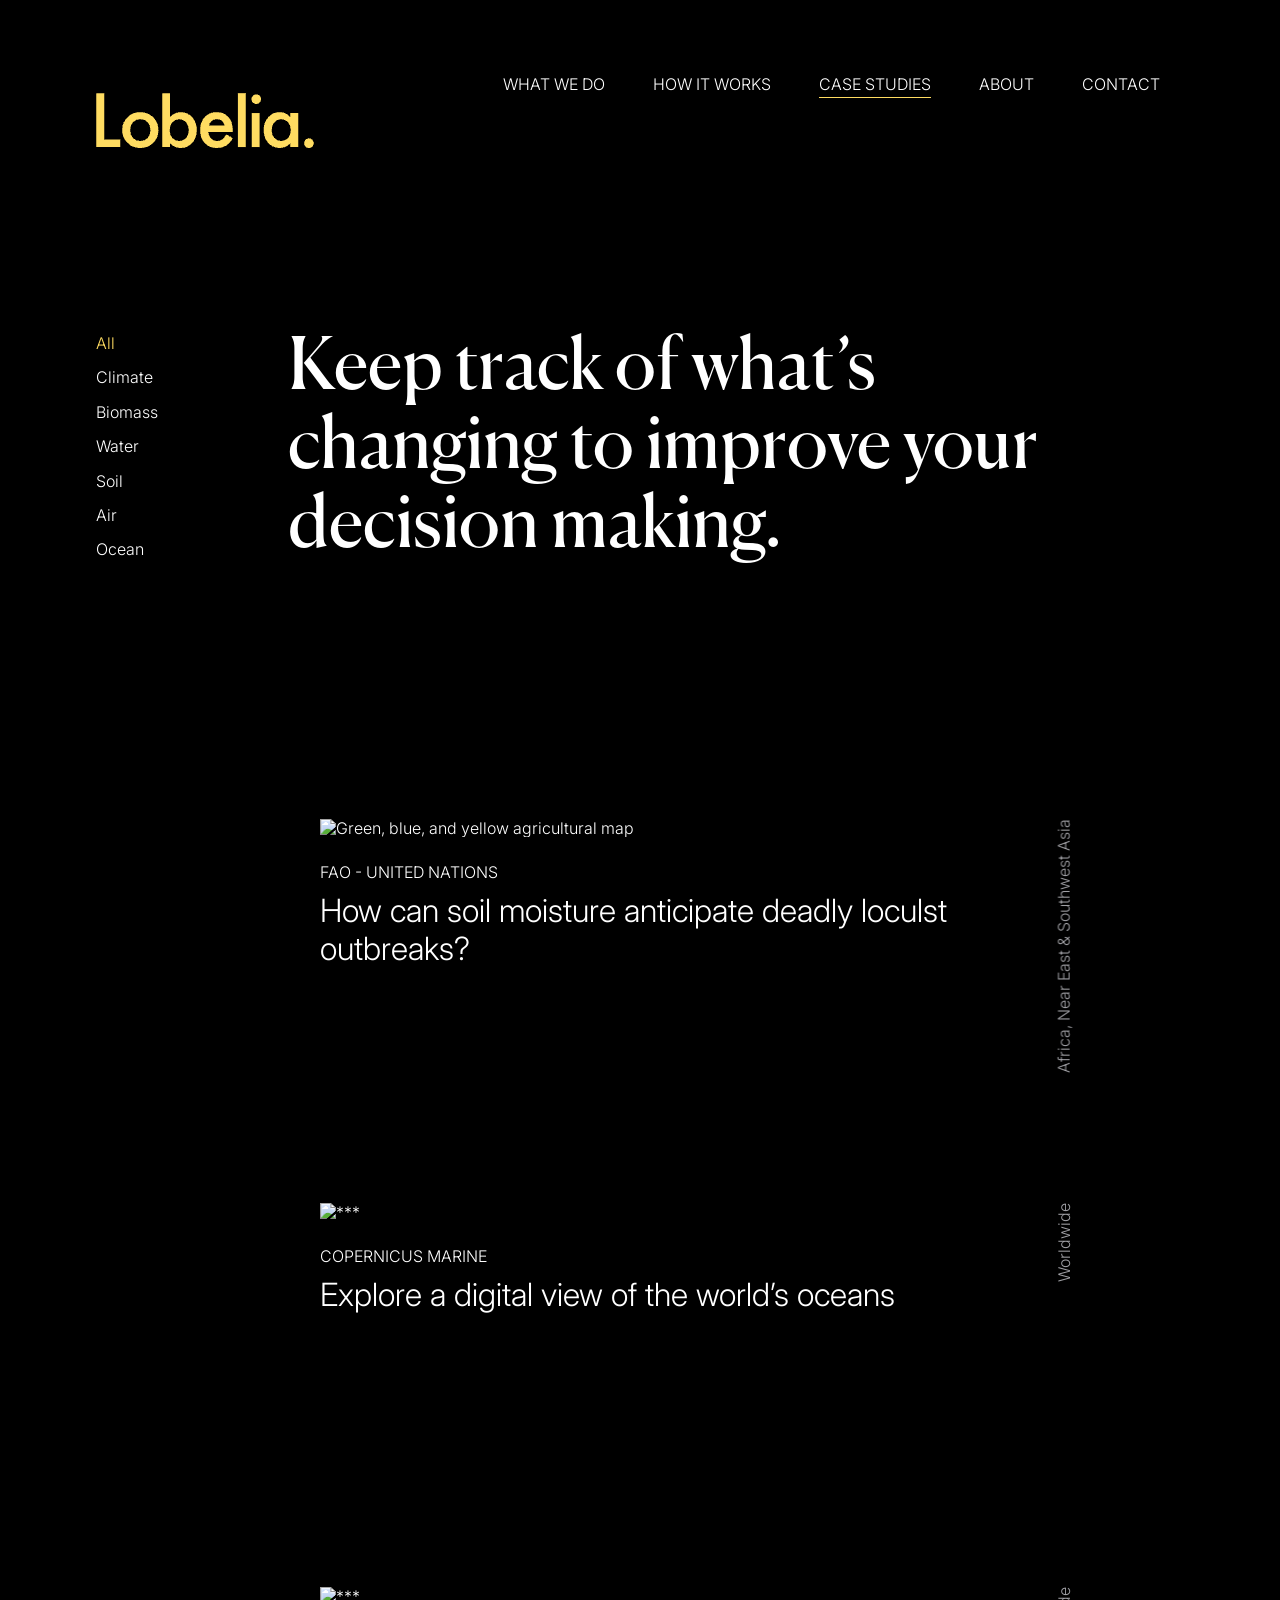
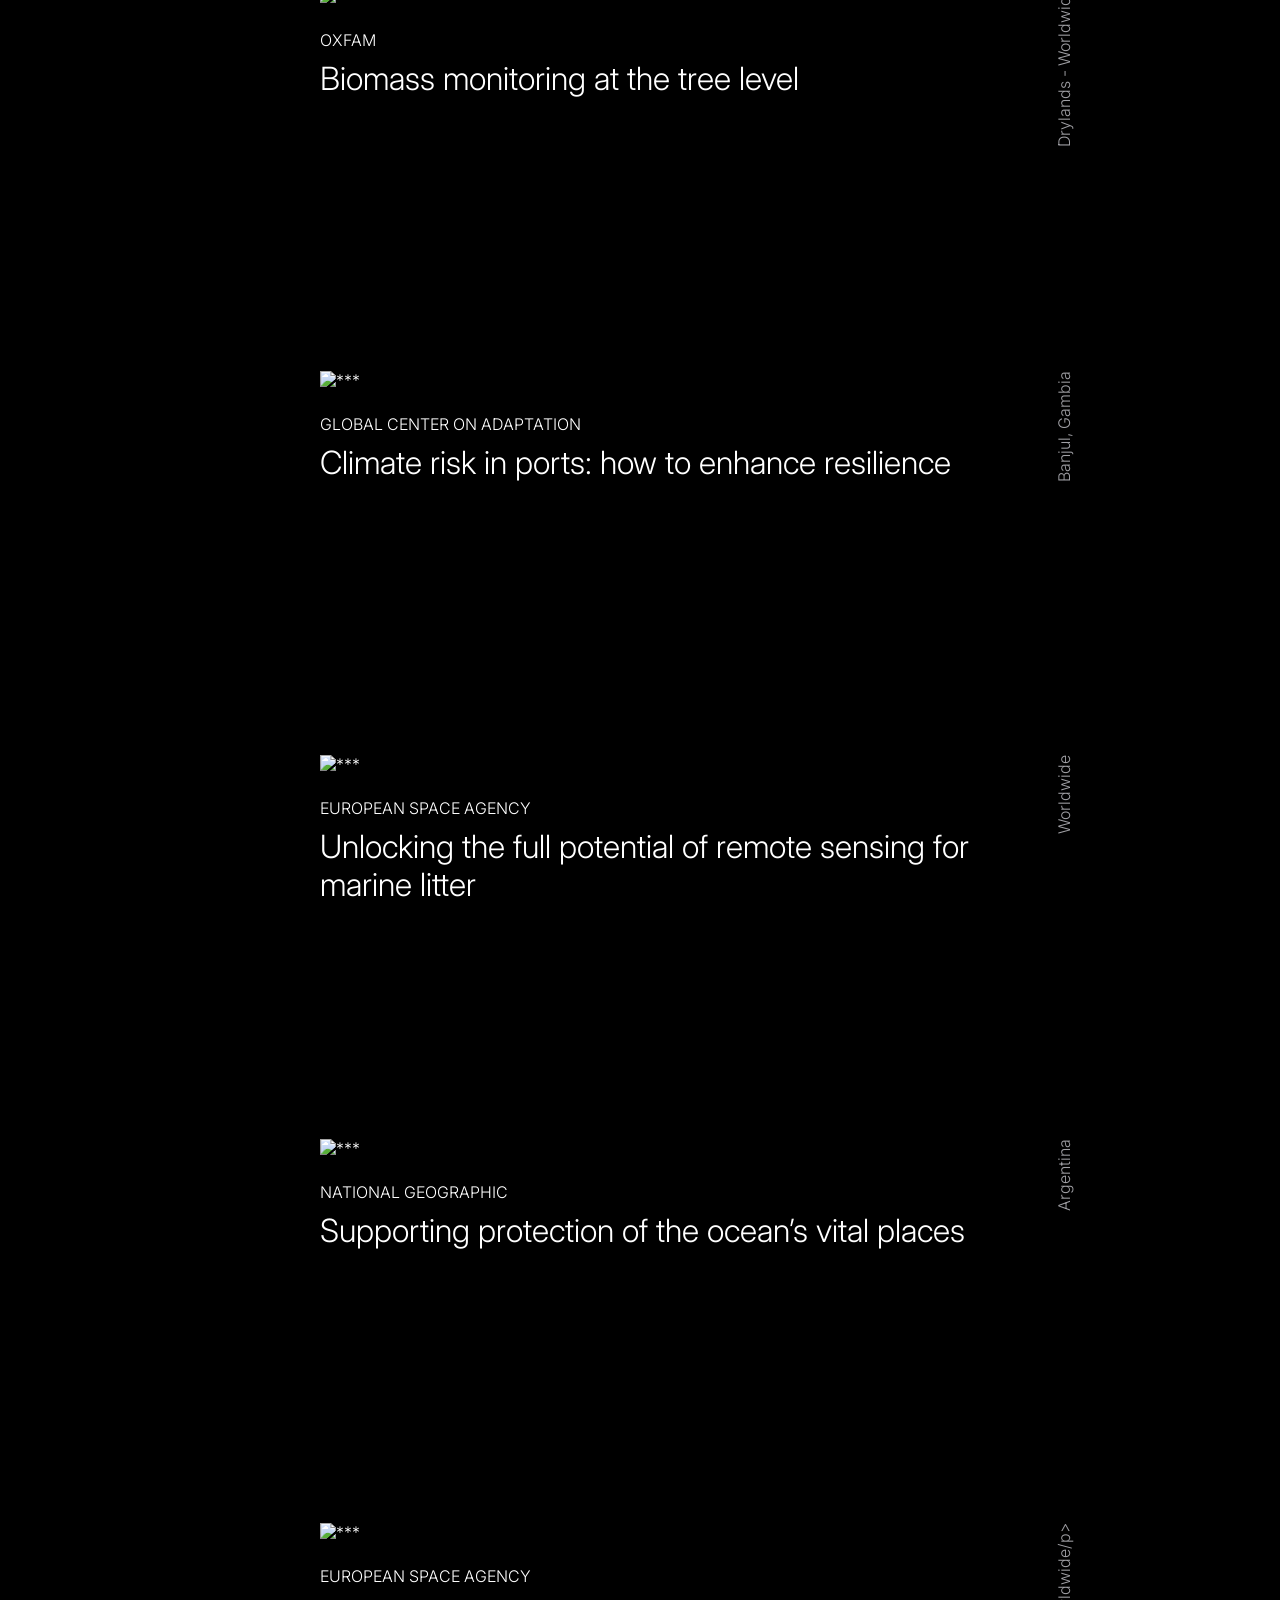
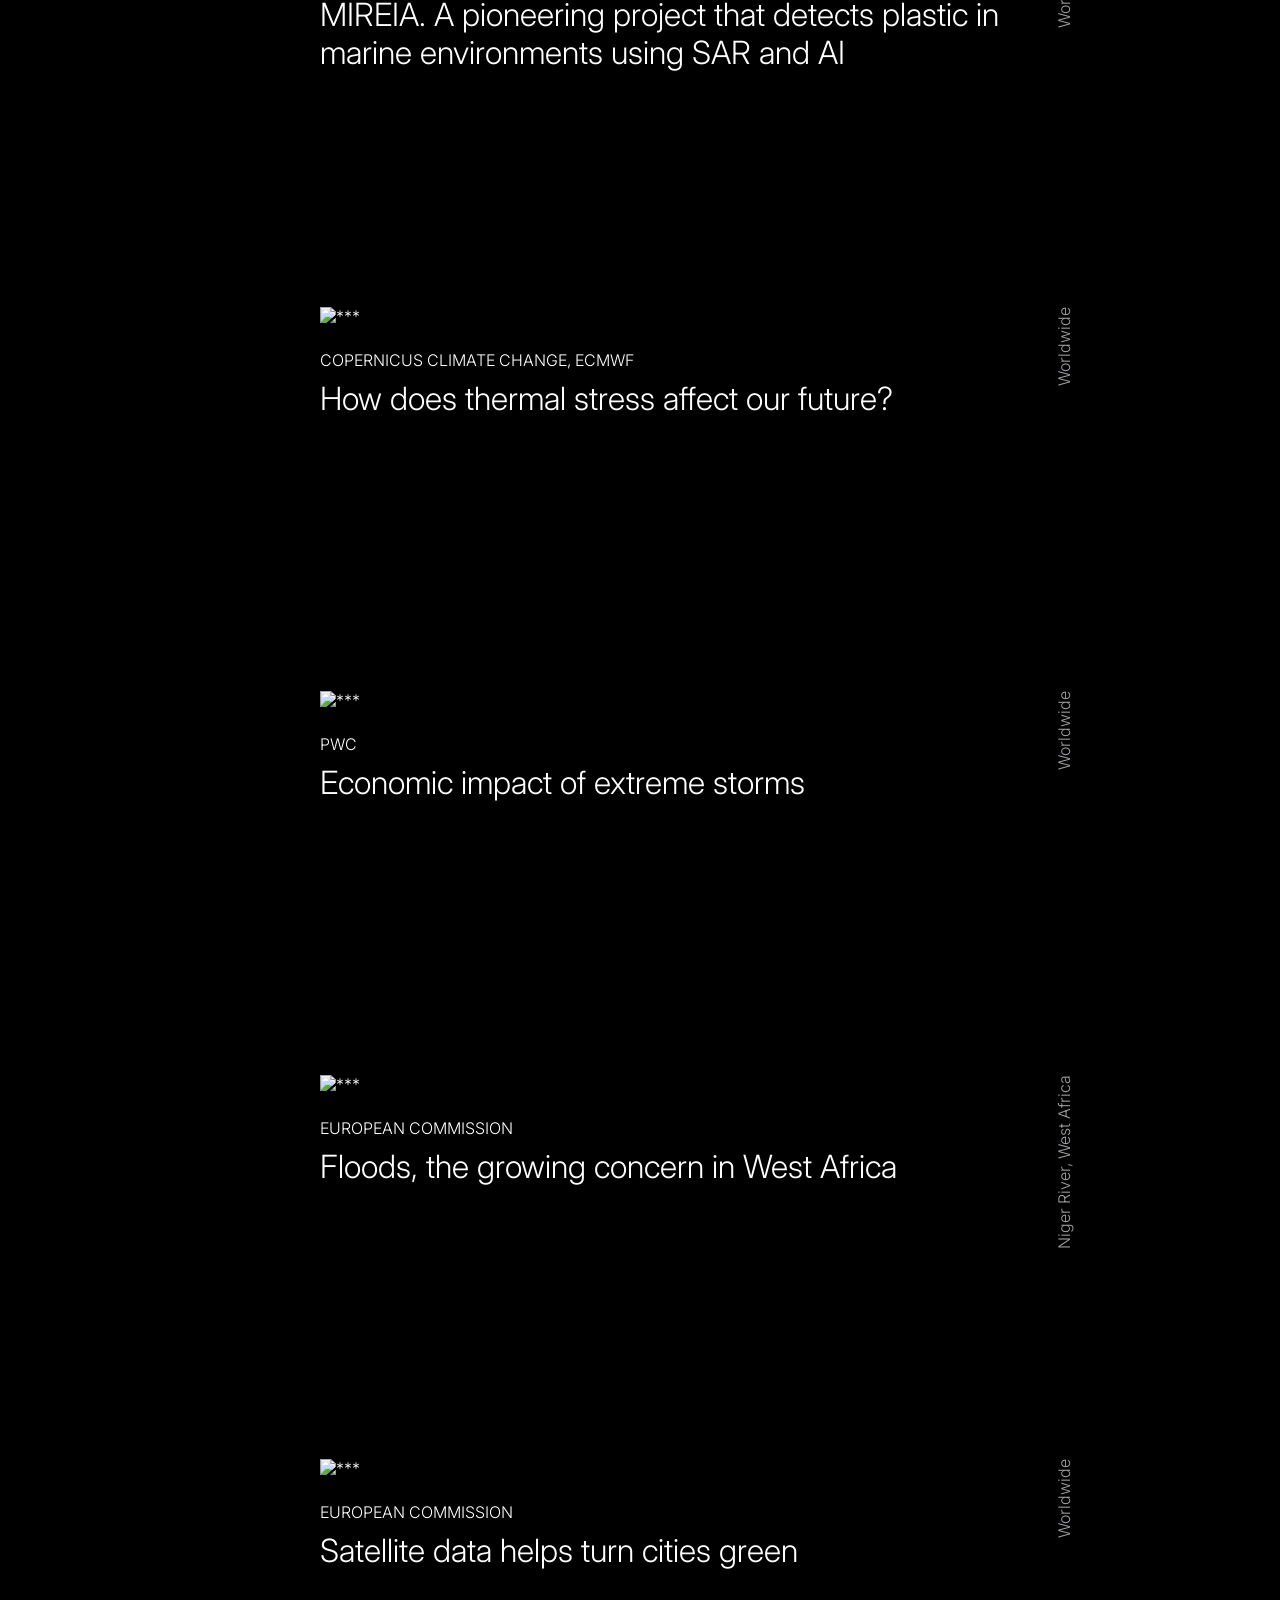
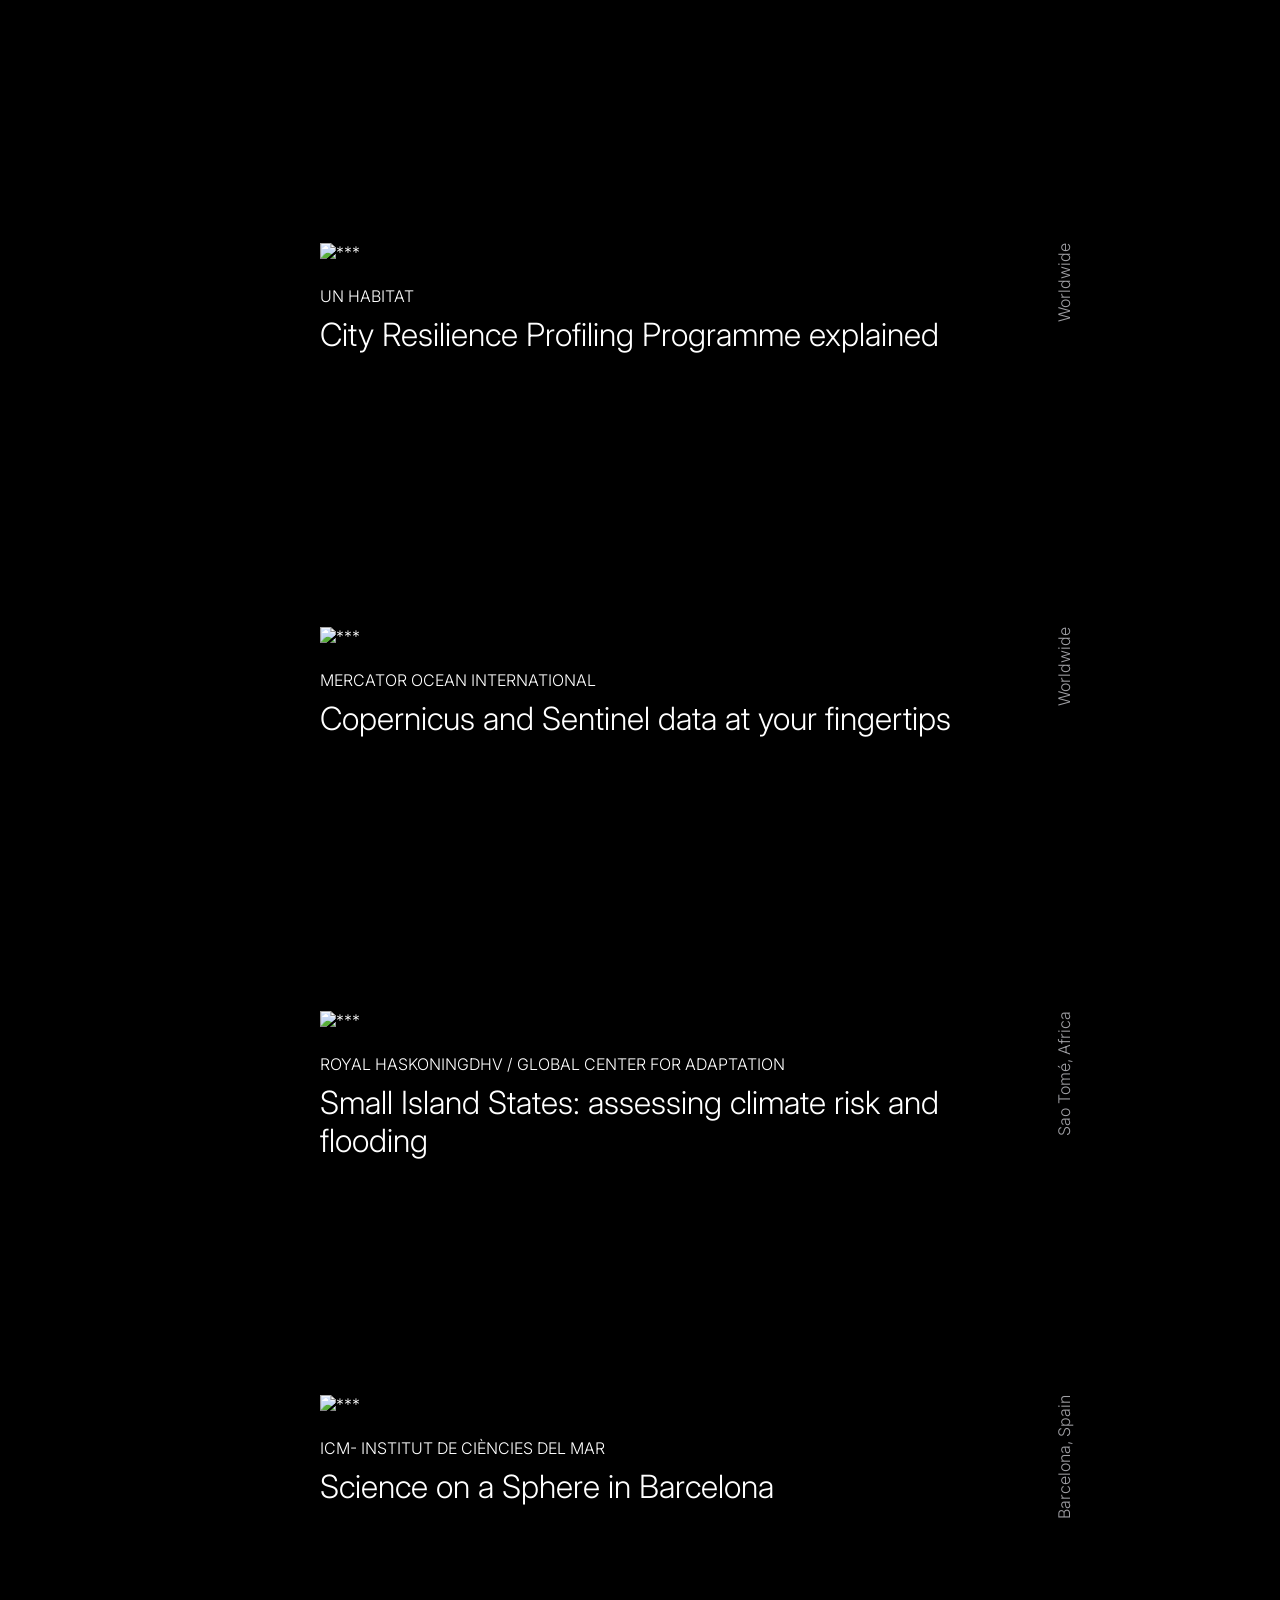
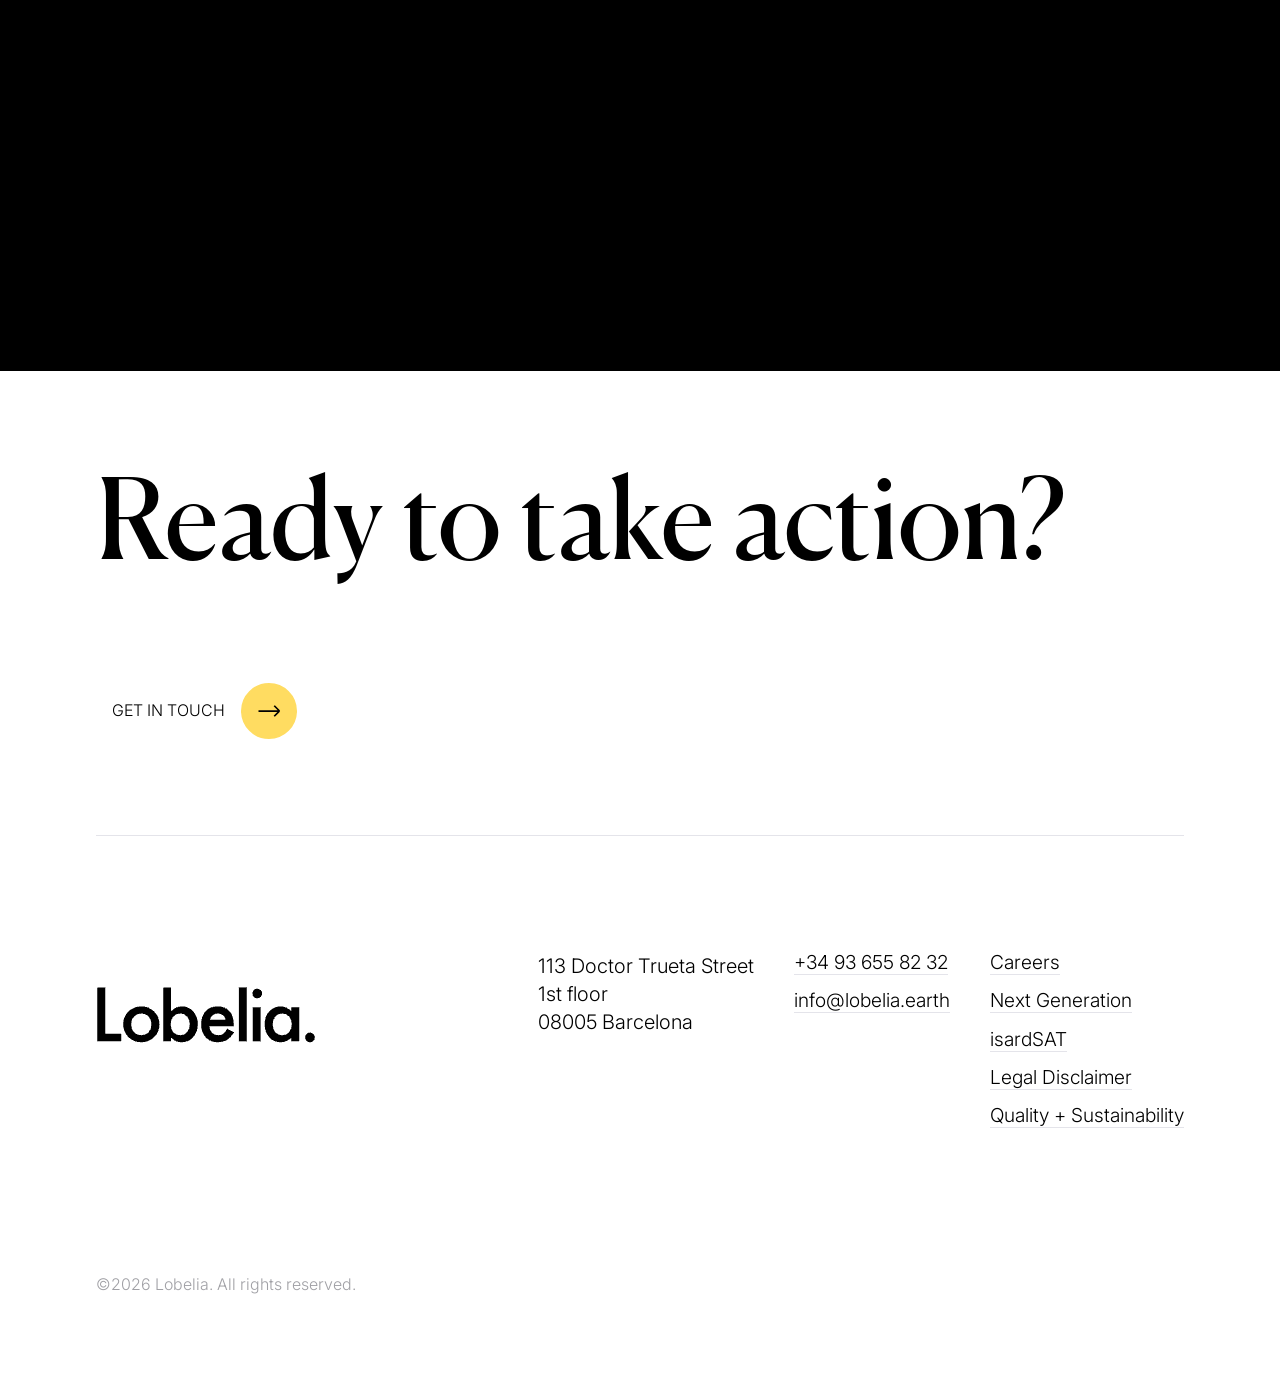
==== index.html @ c205160c "added hover effects to links in main navbar, button, and footer" ====
<!DOCTYPE html>
<html lang="en">
<head>
    <meta charset="UTF-8">
    <meta name="viewport" content="width=device-width, initial-scale=1.0">
    <title>Lobelia | Case Studies</title>
    <link rel="preconnect" href="https://fonts.googleapis.com">
    <link rel="preconnect" href="https://fonts.gstatic.com" crossorigin>
    <link href="https://fonts.googleapis.com/css2?family=Inter:opsz,wght@14..32,300&display=swap" rel="stylesheet">
    <link rel="stylesheet" href="../css/normalize.css">
    <link rel="stylesheet" href="css/main.css">
</head>

<body>
    <!-- HEADER -->
    <header class="header background--black">
        <a href="#!">
            <img 
                class="header__logo" 
                alt="Lobelia logo - black background yellow text"
                srcset="images/header__logo.png 2x" 
                src="images/header__logo.png">
        </a>
        
        <nav class="header__navbar">
            <ul class="header__navbar-list">
                <li class="header__navbar-item"><a href="#!">What We Do</a></li>
                <li class="header__navbar-item"><a href="#!">How It Works</a></li>
                <li class="header__navbar-item header__navbar-item--selected"><a href="#!">Case Studies</a></li>
                <li class="header__navbar-item"><a href="#!">About</a></li>
                <li class="header__navbar-item"><a href="#!">Contact</a></li>
            </ul>
        </nav>
    </header>

    <main>
        <div class="sidebar-cases-container">
            <!-- LEFT: SIDEBAR -->
            <div class="sidebar background--black sticky">
                <nav class="sidebar__navbar">
                    <ul class="sidebar__navbar-list">
                        <li class="sidebar__navbar-item sidebar__navbar-item--selected"><a href="#!">All</a></li>
                        <li class="sidebar__navbar-item"><a href="#!">Climate</a></li>
                        <li class="sidebar__navbar-item"><a href="#!">Biomass</a></li>
                        <li class="sidebar__navbar-item"><a href="#!">Water</a></li>
                        <li class="sidebar__navbar-item"><a href="#!">Soil</a></li>
                        <li class="sidebar__navbar-item"><a href="#!">Air</a></li>
                        <li class="sidebar__navbar-item"><a href="#!">Ocean</a></li>
                    </ul>
                </nav>
            </div>

            <!-- RIGHT: CASE STUDIES -->
            <section class="case-studies case-studies-grid background--black">
                <h2 class="case-studies__title span--2">Keep track of what’s changing to improve your decision making.</h2>

                <article class="case-card case-card-container">
                    <div class="case-card__image-container">
                        <img class="case-card__image"
                            alt="Green, blue, and yellow agricultural map"

                            src="https://www.lobelia.earth/_vercel/image?url=/files/case-study-fao.jpg&amp;w=1024&amp;q=70"
                        >
                    </div>

                    <p class="case-card__client p--small p--uppercase">FAO - United Nations</p>

                    <h3 class="case-card__topic p--large">How can soil moisture anticipate deadly loculst outbreaks?</h3>

                    <p class="case-card__location p--small p--vertical">Africa, Near East & Southwest Asia</p>
                </article>

                <article class="case-card case-card-container">
                    <div class="case-card__image-container">
                        <img class="case-card__image"
                            alt="***"

                            src="https://www.lobelia.earth/_vercel/image?url=/files/case-study-cmems.jpg&w=1024&q=70"
                        >
                    </div>

                    <p class="case-card__client p--small p--uppercase">Copernicus Marine</p>

                    <h3 class="case-card__topic p--large">Explore a digital view of the world’s oceans</h3>

                    <p class="case-card__location p--small p--vertical">Worldwide</p>
                </article>

                <article class="case-card case-card-container">
                    <div class="case-card__image-container">
                        <img class="case-card__image"
                            alt="***"

                            src="https://www.lobelia.earth/_vercel/image?url=/files/case-study-jesac-cover.jpg&w=1024&q=70"
                        >
                    </div>

                    <p class="case-card__client p--small p--uppercase">OXFAM</p>

                    <h3 class="case-card__topic p--large">Biomass monitoring at the tree level</h3>

                    <p class="case-card__location p--small p--vertical">Drylands - Worldwide</p>
                </article>

                <article class="case-card case-card-container">
                    <div class="case-card__image-container">
                        <img class="case-card__image"
                            alt="***"

                            src="https://www.lobelia.earth/_vercel/image?url=/files/case-study-banjul-cover.jpg&w=1024&q=70"
                        >
                    </div>

                    <p class="case-card__client p--small p--uppercase">Global Center on Adaptation</p>

                    <h3 class="case-card__topic p--large">Climate risk in ports: how to enhance resilience</h3>

                    <p class="case-card__location p--small p--vertical">Banjul, Gambia</p>
                </article>

                <article class="case-card case-card-container">
                    <div class="case-card__image-container">
                        <img class="case-card__image"
                            alt="***"

                            src="https://www.lobelia.earth/_vercel/image?url=/files/case-study-ocean-scan-cover.jpg&w=1024&q=70"
                        >
                    </div>

                    <p class="case-card__client p--small p--uppercase">European Space Agency</p>

                    <h3 class="case-card__topic p--large">Unlocking the full potential of remote sensing for marine litter</h3>

                    <p class="case-card__location p--small p--vertical">Worldwide</p>
                </article>

                <article class="case-card case-card-container">
                    <div class="case-card__image-container">
                        <img class="case-card__image"
                            alt="***"

                            src="https://www.lobelia.earth/_vercel/image?url=/files/pristineseas-cover.jpg&w=1024&q=70"
                        >
                    </div>

                    <p class="case-card__client p--small p--uppercase">National Geographic</p>

                    <h3 class="case-card__topic p--large">Supporting protection of the ocean’s vital places</h3>

                    <p class="case-card__location p--small p--vertical">Argentina</p>
                </article>

                <article class="case-card case-card-container">
                    <div class="case-card__image-container">
                        <img class="case-card__image"
                            alt="***"

                            src="https://www.lobelia.earth/_vercel/image?url=/files/case-study-mireia-plastic.jpg&w=1024&q=70"
                        >
                    </div>

                    <p class="case-card__client p--small p--uppercase">European Space Agency</p>

                    <h3 class="case-card__topic p--large">MIREIA. A pioneering project that detects plastic in marine environments using SAR and AI</h3>

                    <p class="case-card__location p--small p--vertical">Worldwide/p>
                </article>

                <article class="case-card case-card-container">
                    <div class="case-card__image-container">
                        <img class="case-card__image"
                            alt="***"

                            src="https://www.lobelia.earth/_vercel/image?url=/files/case-study-tstress-city.jpg&w=1024&q=70"
                        >
                    </div>

                    <p class="case-card__client p--small p--uppercase">Copernicus Climate Change, ECMWF</p>

                    <h3 class="case-card__topic p--large">How does thermal stress affect our future?</h3>

                    <p class="case-card__location p--small p--vertical">Worldwide</p>
                </article>        
                
                <article class="case-card case-card-container">
                    <div class="case-card__image-container">
                        <img class="case-card__image"
                            alt="***"

                            src="https://www.lobelia.earth/_vercel/image?url=/files/case-study-extreme-events-cover.jpg&w=1024&q=70"
                        >
                    </div>

                    <p class="case-card__client p--small p--uppercase">PwC</p>

                    <h3 class="case-card__topic p--large">Economic impact of extreme storms</h3>

                    <p class="case-card__location p--small p--vertical">Worldwide</p>
                </article>

                <article class="case-card case-card-container">
                    <div class="case-card__image-container">
                        <img class="case-card__image"
                            alt="***"

                            src="https://www.lobelia.earth/_vercel/image?url=/files/case-study-fanfar04r.jpg&w=1024&q=70"
                        >
                    </div>

                    <p class="case-card__client p--small p--uppercase">European Commission</p>

                    <h3 class="case-card__topic p--large">Floods, the growing concern in West Africa</h3>

                    <p class="case-card__location p--small p--vertical">Niger River, West Africa</p>
                </article>                          
                
                <article class="case-card case-card-container">
                    <div class="case-card__image-container">
                        <img class="case-card__image"
                            alt="***"

                            src="https://www.lobelia.earth/_vercel/image?url=/files/case-study-airqast-cover.jpg&w=1024&q=70"
                        >
                    </div>

                    <p class="case-card__client p--small p--uppercase">European Commission</p>

                    <h3 class="case-card__topic p--large">Satellite data helps turn cities green</h3>

                    <p class="case-card__location p--small p--vertical">Worldwide</p>
                </article>
                
                <article class="case-card case-card-container">
                    <div class="case-card__image-container">
                        <img class="case-card__image"
                            alt="***"

                            src="https://www.lobelia.earth/_vercel/image?url=/files/case-study-un-habitat-cover.jpg&w=1024&q=70"
                        >
                    </div>

                    <p class="case-card__client p--small p--uppercase">UN Habitat</p>

                    <h3 class="case-card__topic p--large">City Resilience Profiling Programme explained</h3>

                    <p class="case-card__location p--small p--vertical">Worldwide</p>
                </article>      

                <article class="case-card case-card-container">
                    <div class="case-card__image-container">
                        <img class="case-card__image"
                            alt="***"

                            src="https://www.lobelia.earth/_vercel/image?url=/files/case-study-wekeo-cover.png&w=1024&q=70"
                        >
                    </div>

                    <p class="case-card__client p--small p--uppercase">Mercator Ocean International</p>

                    <h3 class="case-card__topic p--large">Copernicus and Sentinel data at your fingertips</h3>

                    <p class="case-card__location p--small p--vertical">Worldwide</p>
                </article>     

                <article class="case-card case-card-container">
                    <div class="case-card__image-container">
                        <img class="case-card__image"
                            alt="***"

                            src="https://www.lobelia.earth/_vercel/image?url=/files/saotome-cover.jpg&w=1024&q=70"
                        >
                    </div>

                    <p class="case-card__client p--small p--uppercase">Royal HaskoningDHV / Global Center for Adaptation</p>

                    <h3 class="case-card__topic p--large">Small Island States: assessing climate risk and flooding</h3>

                    <p class="case-card__location p--small p--vertical">Sao Tomé, Africa</p>
                </article>   

                <article class="case-card case-card-container">
                    <div class="case-card__image-container">
                        <img class="case-card__image"
                            alt="***"

                            src="https://www.lobelia.earth/_vercel/image?url=/files/icm-cover.png&w=1024&q=70"
                        >
                    </div>

                    <p class="case-card__client p--small p--uppercase">ICM- Institut de Ciències del Mar</p>

                    <h3 class="case-card__topic p--large">Science on a Sphere in Barcelona</h3>

                    <p class="case-card__location p--small p--vertical">Barcelona, Spain</p>
                </article>   
            </section>
        </div>

    <!-- CONTACT -->
        <section class="contact">
            <h2 class="h2--large">Ready to take action?</h2>

            <a class="button" href="#!">
                <p class="button__text p--small p--uppercase">Get in touch</p>
                <div class="button__icon"></div>
            </a>
        </section>
    </main>

    <!-- FOOTER -->
    <footer class="footer">
        <div class="footer__flex-container">
            <img 
                class="footer__logo" 
                alt="Lobelia logo - white background black text" 
                srcset="images/footer__logo.png 2x"
                src="images/footer__logo.png"
            >

            <div class="footer__lists p--medium">
                <p class="footer__address">
                    113 Doctor Trueta Street<br>
                    1st floor<br>
                    08005 Barcelona<br>
                </p>

                <ul class="footer__list footer__contact">
                    <li class="footer__list-item"><a href="#!">+34 93 655 82 32</a></li>
                    <li class="footer__list-item"><a href="#!">info@lobelia.earth</a></li>
                </ul>

                <nav class="footer__navbar">
                    <ul class="footer__list footer__navbar">
                        <li class="footer__list-item"><a href="#!">Careers</a></li>
                        <li class="footer__list-item"><a href="#!">Next Generation</a></li>
                        <li class="footer__list-item"><a href="#!">isardSAT</a></li>
                        <li class="footer__list-item"><a href="#!">Legal Disclaimer</a></li>
                        <li class="footer__list-item"><a href="#!">Quality + Sustainability</a></li>
                    </ul>
                </nav>
            </div>
        </div>

        <p class="footer__copyright p--small">&copy;2026 Lobelia. All rights reserved.</p>
    </footer>
</body>
</html>
---- css/main.css ----
/* ==== DEFAULT STYLING ==== */

html {
  scroll-behavior: smooth;
}

/* Box Model Fix */
html {
box-sizing: border-box;
}

*, *: before, *:after {
box-sizing: inherit;
}

@font-face {
    font-family: "Canela";
    src: url("../fonts/canela/Canela-Regular-Trial.otf");
}

:root {
    --font-sans-serif: "Inter", sans-serif;
    --font-serif: "Canela", serif;
    --color-white: #FFF;
    --color-black: #000;
    --color-dark-gray: #A0A0A5;
    --color-light-gray: #E4E4EA;
    --color-yellow: #FFDC61;
}

img {
    display: block;
    max-width: 100%;
}

body {
    margin: 0 auto;
}

.background--black {
    background: var(--color-black);
    padding: 2rem;
    margin: 0;
}

/* ==== TYPOGRAPHY ==== */

/* body */

body {
  font-family: var(--font-sans-serif);
  font-weight: 300;
  font-style: normal;
}

p {
    font-size: 1.25rem;
    line-height: 1.4em;
}

.p--small {
    font-size: 1rem;
}

.p--medium {
    font-size: 1.2rem;
}

.p--large {
   font-size: 2rem;
   line-height: 1.2em;
}

.p--uppercase {
    text-transform: uppercase;
}

.p--vertical {
    transform: rotate(-90deg) translateY(-100%);
    transform-origin: right top;
}

/* headings */

h1, h2 {
    font-family: var(--font-serif);
}

h2 {
    font-size: 4.5rem;
    line-height: 1.1em;
    font-weight: normal;
}

.h2--large {
    font-size: 7rem;
}

h3 {
   font-size: 2rem;
   line-height: 1.2em;
   font-weight: 300;
}

/* links */

a {
    text-decoration: none;
    color: black;
}

/* ==== BUTTON ==== */

.button {
    display: flex;
    flex-wrap: wrap;
    transition: transform 0.3s ease;
}

.button__text {
    padding: 0 1rem;
}

.button__icon {
    background-image: url("../components/images/button--default.svg");
    background-size: cover;
    width: 3.5rem;
    height: 3.5rem;
    transition: background-image 0.3s ease;
}

.button:hover {
    transform: translateY(-5px);
}

.button:hover .button__icon {
    background-image: url("../components/images/button--hover.svg");
}

/* ==== HEADER ==== */

.header {
    padding: 3rem 6rem;
    display: flex;
    justify-content: space-between;
    flex-wrap: wrap;
}

.header__navbar {
    text-transform: uppercase;
}

.header__navbar-list {
    margin: 0;
    padding: 0;
    display: flex;
    flex-wrap: wrap;
}

.header__navbar-item {
    list-style: none;
    margin: 1.5rem;
    padding: 0.2rem 0;
    transform: translateY(0);
    transition: transform .2s ease-in-out;
}

.header__navbar-item:hover {
    transform: translateY(-5px);
}

.header__navbar-item a {
    color: var(--color-white);
    /* transition: color .2s ease-in-out; */
}

.header__navbar-item a:hover {
   /* color: var(--color-yellow); */
}

.header__navbar-item--selected {
    border-bottom: 1px solid var(--color-yellow);
}

/* ==== SIDEBAR ==== */

.sidebar-cases-container {
    display: grid;
    grid-template-columns: 1fr 4fr;
    grid-gap: 0;
    position: relative;
}

.sidebar {
    padding: 6rem;
    position: sticky;
    left: 0;
}

.sidebar__navbar-list {
    padding: 0;
    margin: 0;
}

.sidebar__navbar-item {
    color: var(--color-white);
    list-style: none;
    padding-bottom: 1rem;
}

.sidebar__navbar-item:last-child {
    padding-bottom: 0;
}

.sidebar__navbar-item a {
    color: var(--color-white);
    transition: color .2s ease-in-out;
}

.sidebar__navbar-item--selected a {
    color: var(--color-yellow);
}

.sidebar__navbar-item a:hover {
    color: var(--color-yellow);
}

/* ==== CASE STUDIES ==== */

.case-studies {
    padding-bottom: 24rem;
    padding-right: 20%;
}

.case-studies-grid {
    display: grid;
    grid-template-columns: repeat(auto-fit, minmax(400px, 1fr));
    justify-content: start;
    align-content: end;
    row-gap: 12rem;
    column-gap: 10rem;
}

.case-studies__title {
    color: var(--color-white);
}
.case-card-container {
    grid-row: span 2;
}

.case-card {
    position: relative;
    color: white;
    padding: 0 2rem 0 2rem;
}

.case-card__location {
    color: var(--color-dark-gray);
    text-align: right;
    position: absolute;
    top: 0;
    right: 0;
    margin: 0;
}

.case-card__image-container {
    overflow: hidden;
}

.case-card__image {
    object-fit: cover;
    transition: transform 2s ease;
}

.case-card__image:hover {
    transform: scale(1.3);
}

.case-card__client {
    margin-top: 1.5rem;
    margin-bottom: 0;
}

.case-card__topic {
    margin-top: 0.5rem;
    margin-bottom: 0;
}

/* ==== CONTACT SECTION ==== */

.contact {
    margin: 6rem;
}

/* ==== FOOTER ==== */

.footer {
    margin: 0 6rem 6rem 6rem;
    padding-top: 6rem;
    border-top: 1px solid var(--color-light-gray);
}

.footer__flex-container {
    display: flex;
    flex-wrap: wrap;
    justify-content: space-between;
    align-items: flex-start;
}

.footer__logo {
    object-fit: contain;
}

.footer__lists {
    display: flex;
    justify-content: space-between;
}

.footer__list {
    list-style: none;
}

.footer__list-item {
    margin-bottom: 1rem;
    transition: transform 0.2s ease-in-out;
}

.footer__list-item:hover {
    transform: translateY(-5px);
}

.footer__list-item a {
    border-bottom: 1px solid var(--color-light-gray);
    transform: translateY(0);
    transition: transform 0.2s ease-in-out;
}

.footer__copyright {
    color: var(--color-dark-gray);
    margin-top: 8rem;
}
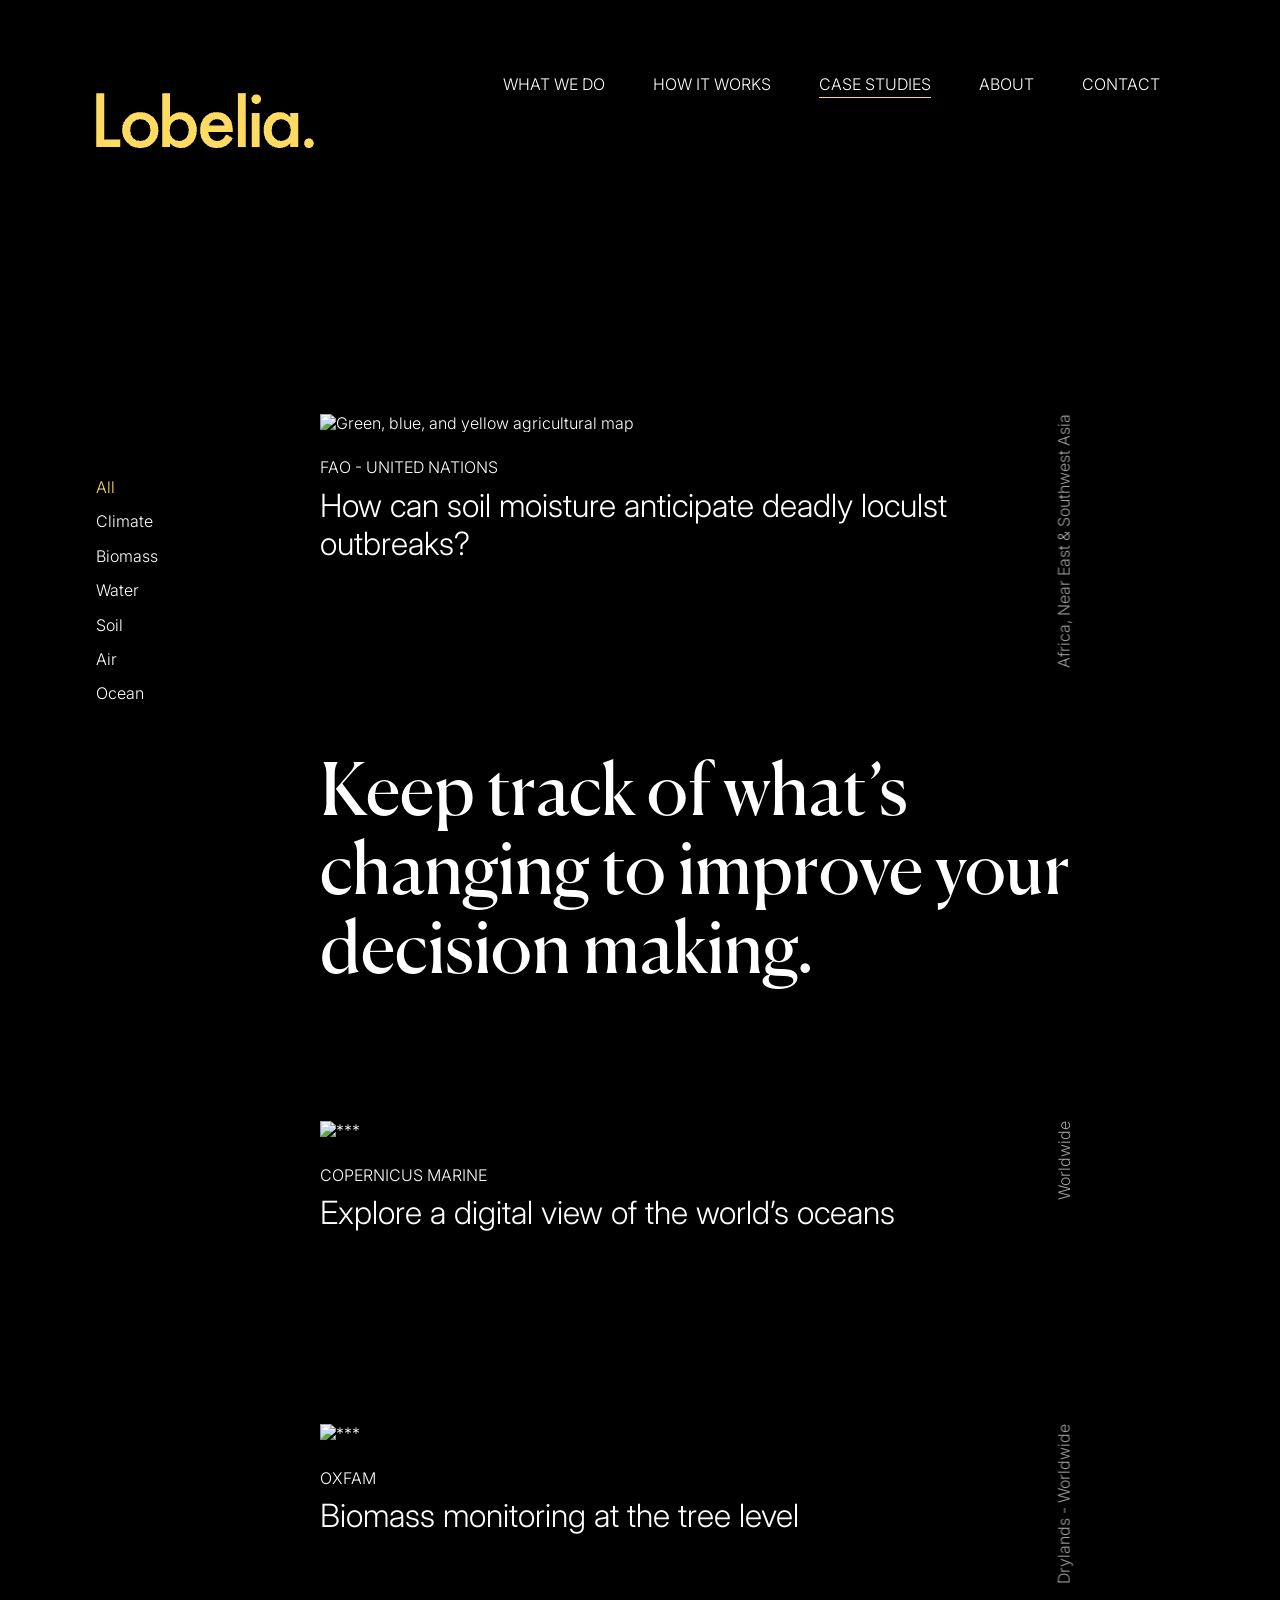
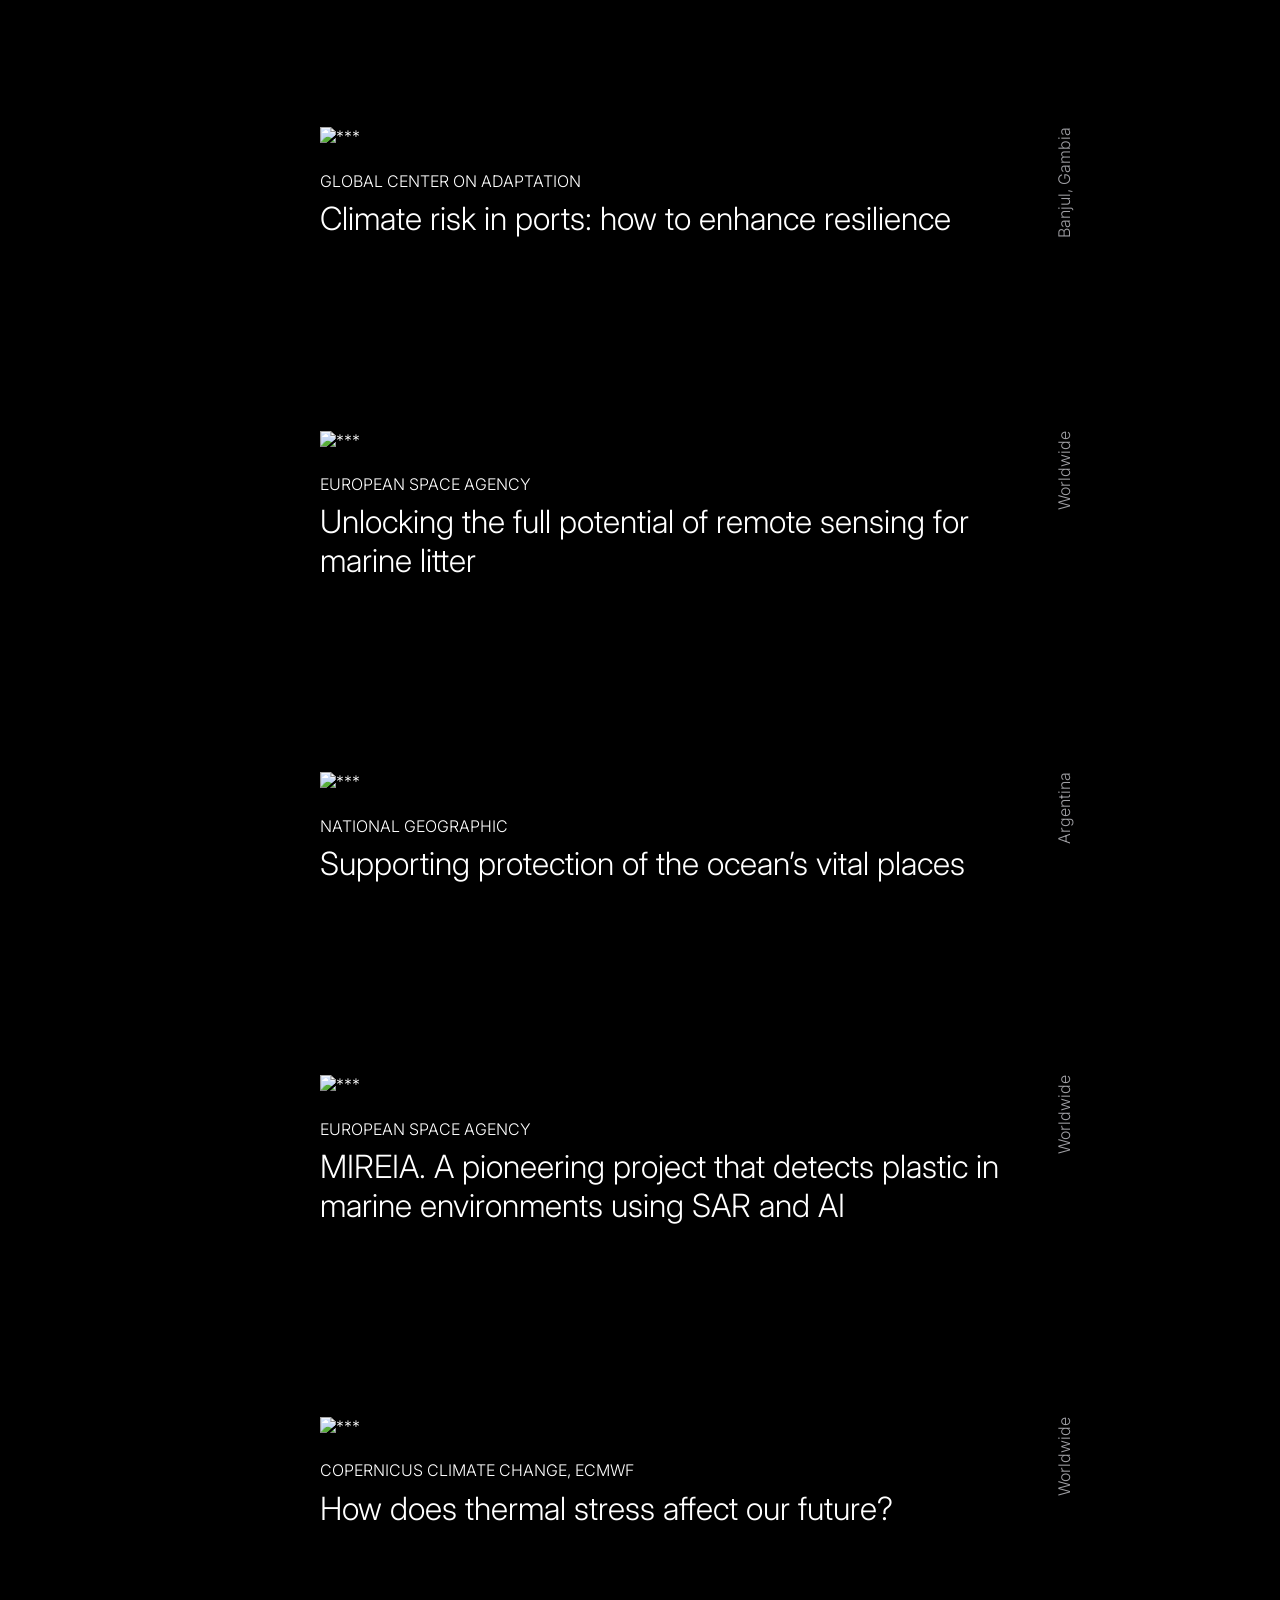
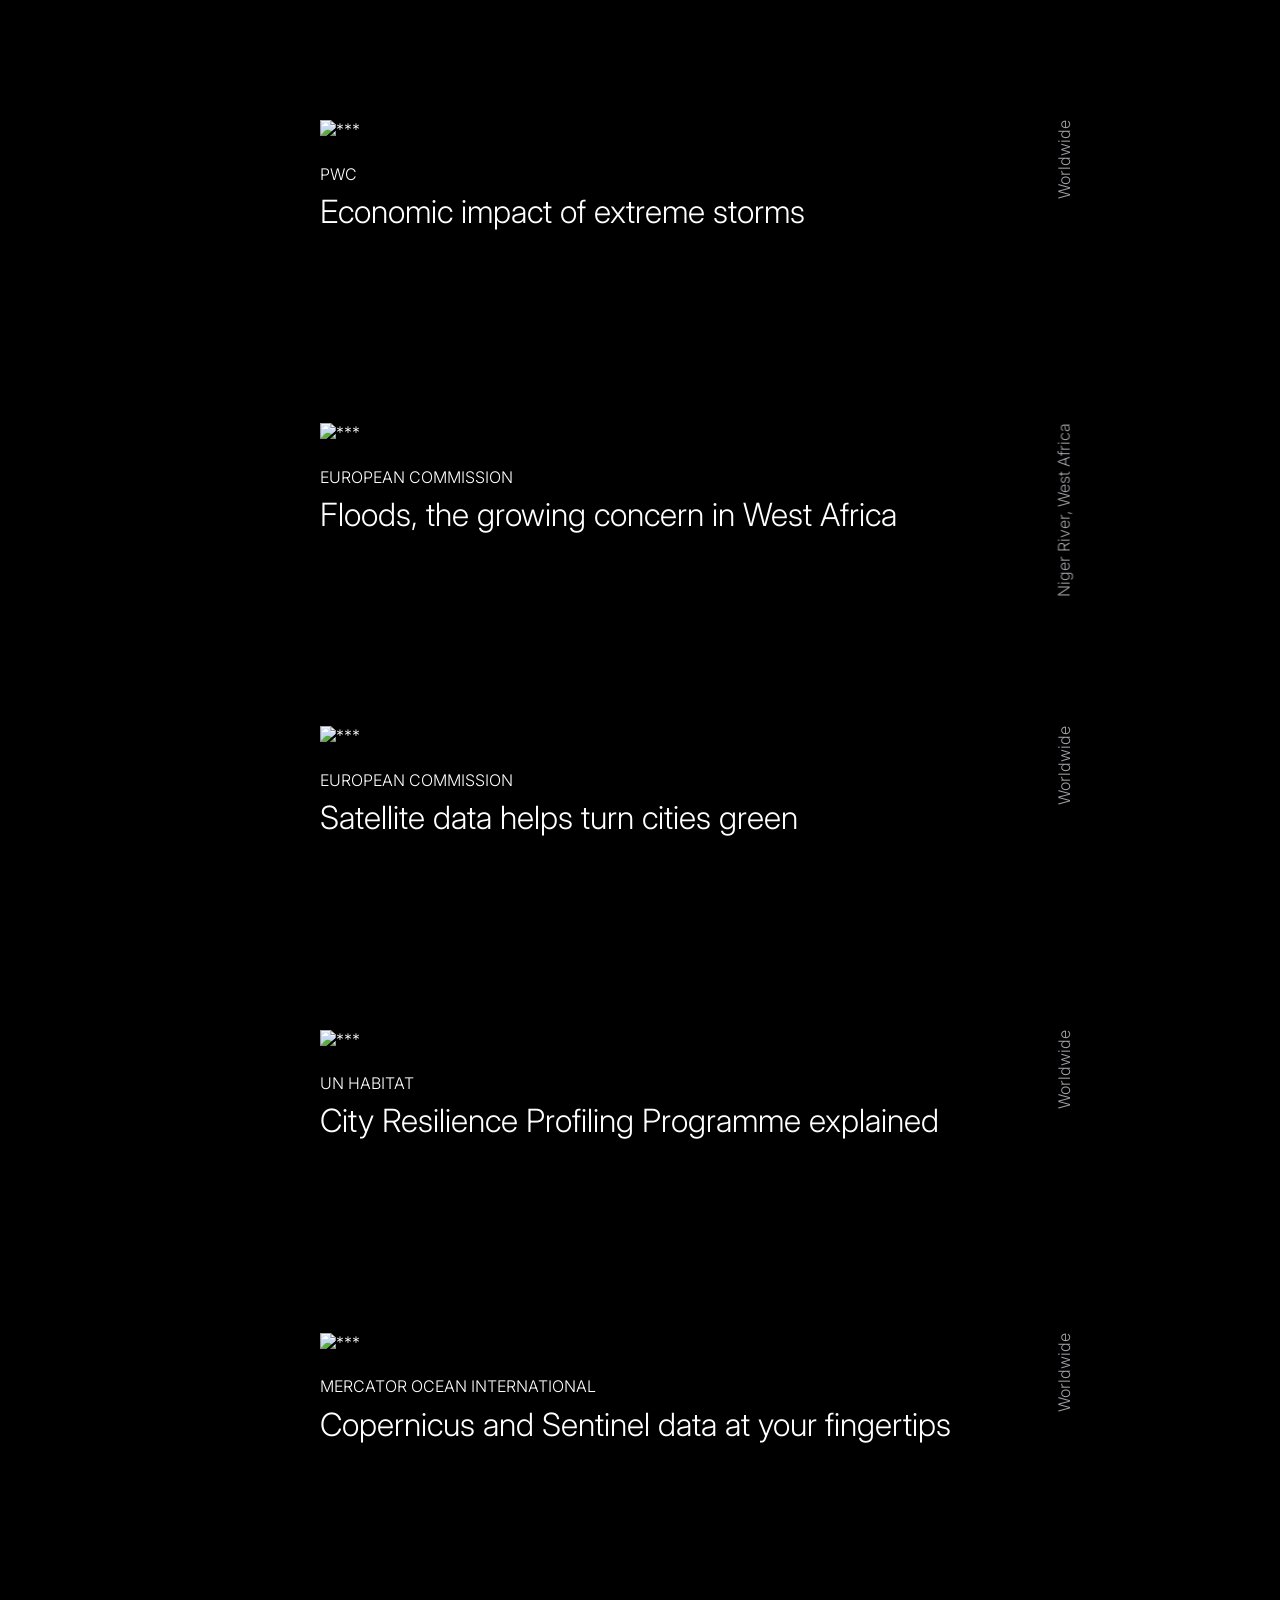
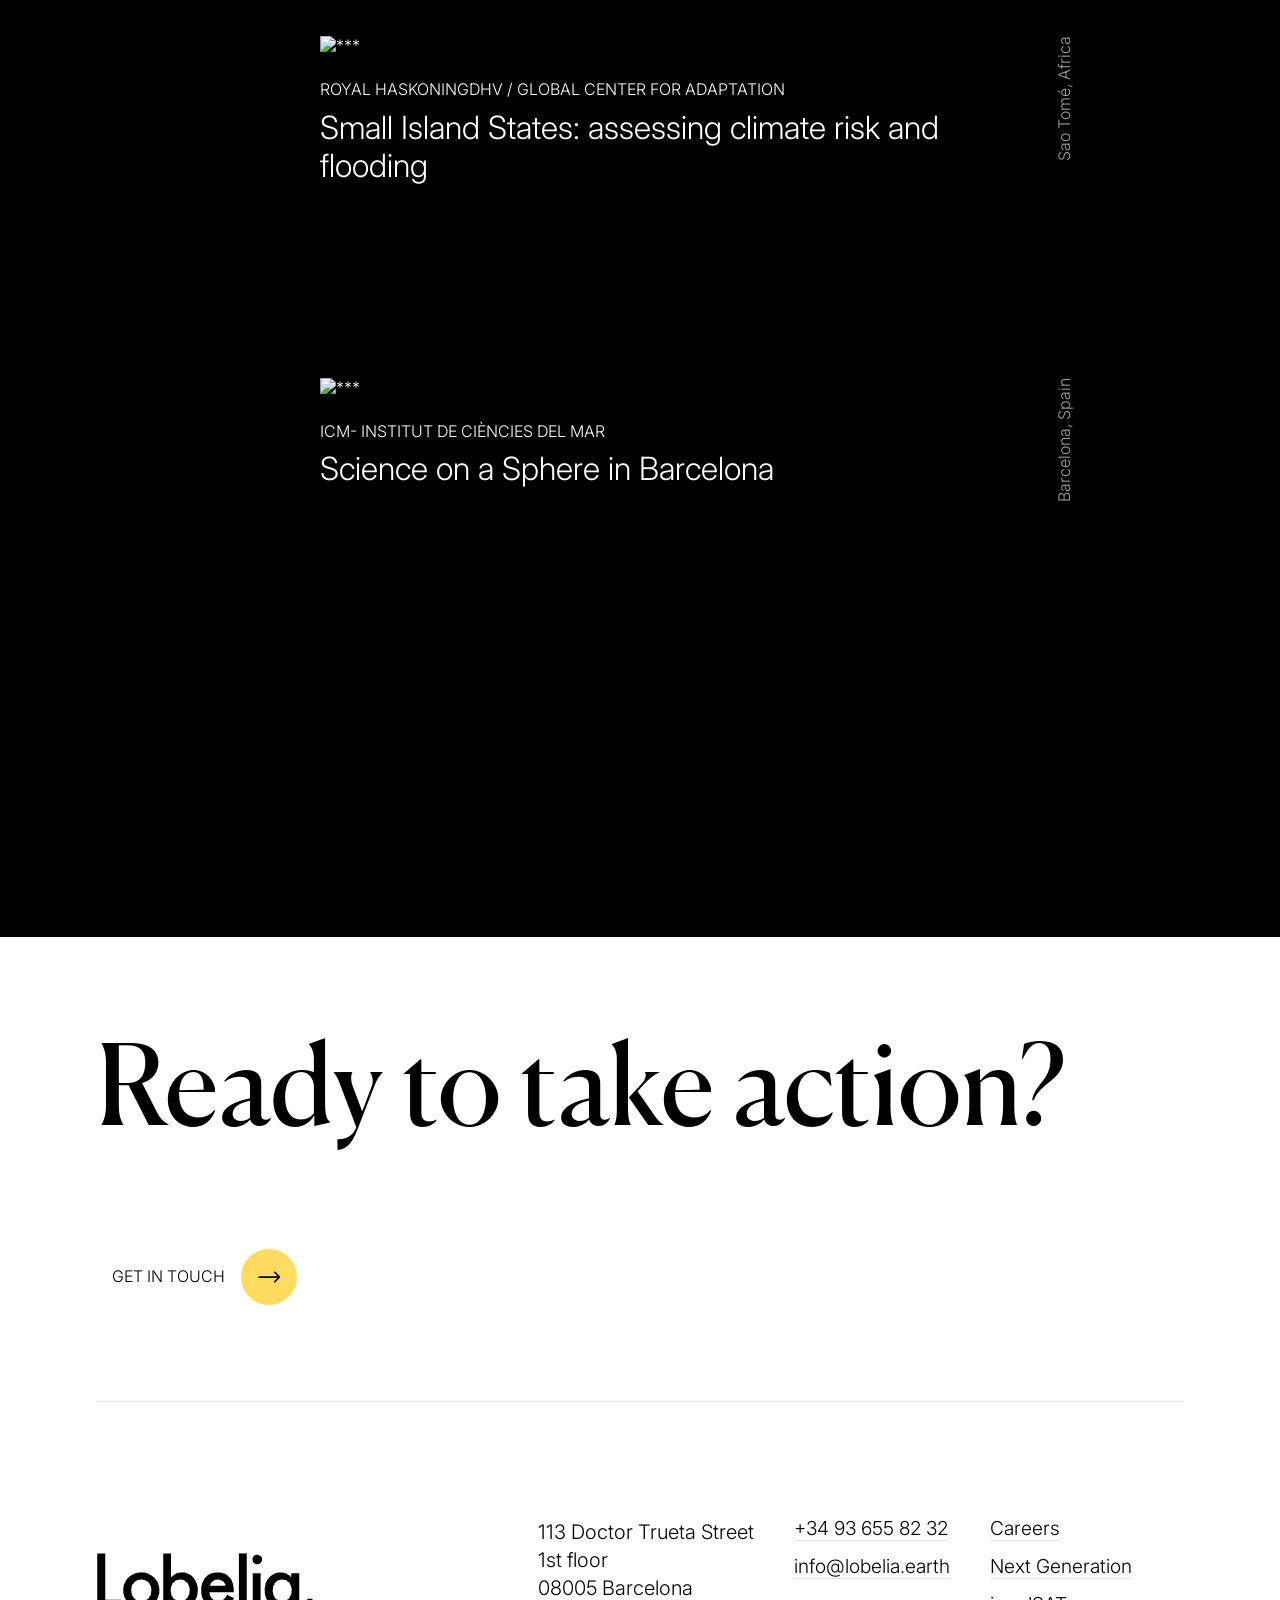
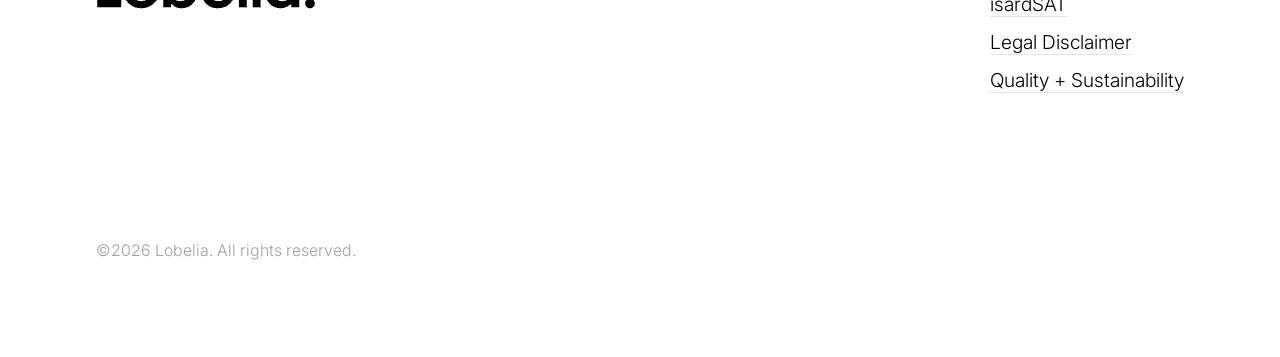
==== commit 9b226d3e: "added missing <" ====
--- a/index.html
+++ b/index.html
@@ -163,7 +163,7 @@
 
                     <h3 class="case-card__topic p--large">MIREIA. A pioneering project that detects plastic in marine environments using SAR and AI</h3>
 
-                    <p class="case-card__location p--small p--vertical">Worldwide/p>
+                    <p class="case-card__location p--small p--vertical">Worldwide</p>
                 </article>
 
                 <article class="case-card case-card-container">
--- a/css/main.css
+++ b/css/main.css
@@ -140,7 +140,7 @@
 /* ==== HEADER ==== */
 
 .header {
-    padding: 3rem 6rem;
+    padding: 3rem 6rem 12rem 6rem;
     display: flex;
     justify-content: space-between;
     flex-wrap: wrap;
@@ -171,11 +171,6 @@
 
 .header__navbar-item a {
     color: var(--color-white);
-    /* transition: color .2s ease-in-out; */
-}
-
-.header__navbar-item a:hover {
-   /* color: var(--color-yellow); */
 }
 
 .header__navbar-item--selected {
@@ -228,7 +223,7 @@
 /* ==== CASE STUDIES ==== */
 
 .case-studies {
-    padding-bottom: 24rem;
+    padding-bottom: 16rem;
     padding-right: 20%;
 }
 
@@ -236,16 +231,25 @@
     display: grid;
     grid-template-columns: repeat(auto-fit, minmax(400px, 1fr));
     justify-content: start;
-    align-content: end;
-    row-gap: 12rem;
-    column-gap: 10rem;
+    align-content: start;
+    column-gap: 8rem;
 }
 
 .case-studies__title {
     color: var(--color-white);
-}
+    margin-bottom: 8rem;
+    margin-left: 2rem;
+    margin-top: 0;
+    padding-top: 0;
+}
+
 .case-card-container {
     grid-row: span 2;
+    margin-bottom: 12rem;
+}
+
+.case-card-container:first-of-type {
+    grid-row: 1 / 3;
 }
 
 .case-card {
@@ -265,6 +269,7 @@
 
 .case-card__image-container {
     overflow: hidden;
+    max-height: 40rem;
 }
 
 .case-card__image {
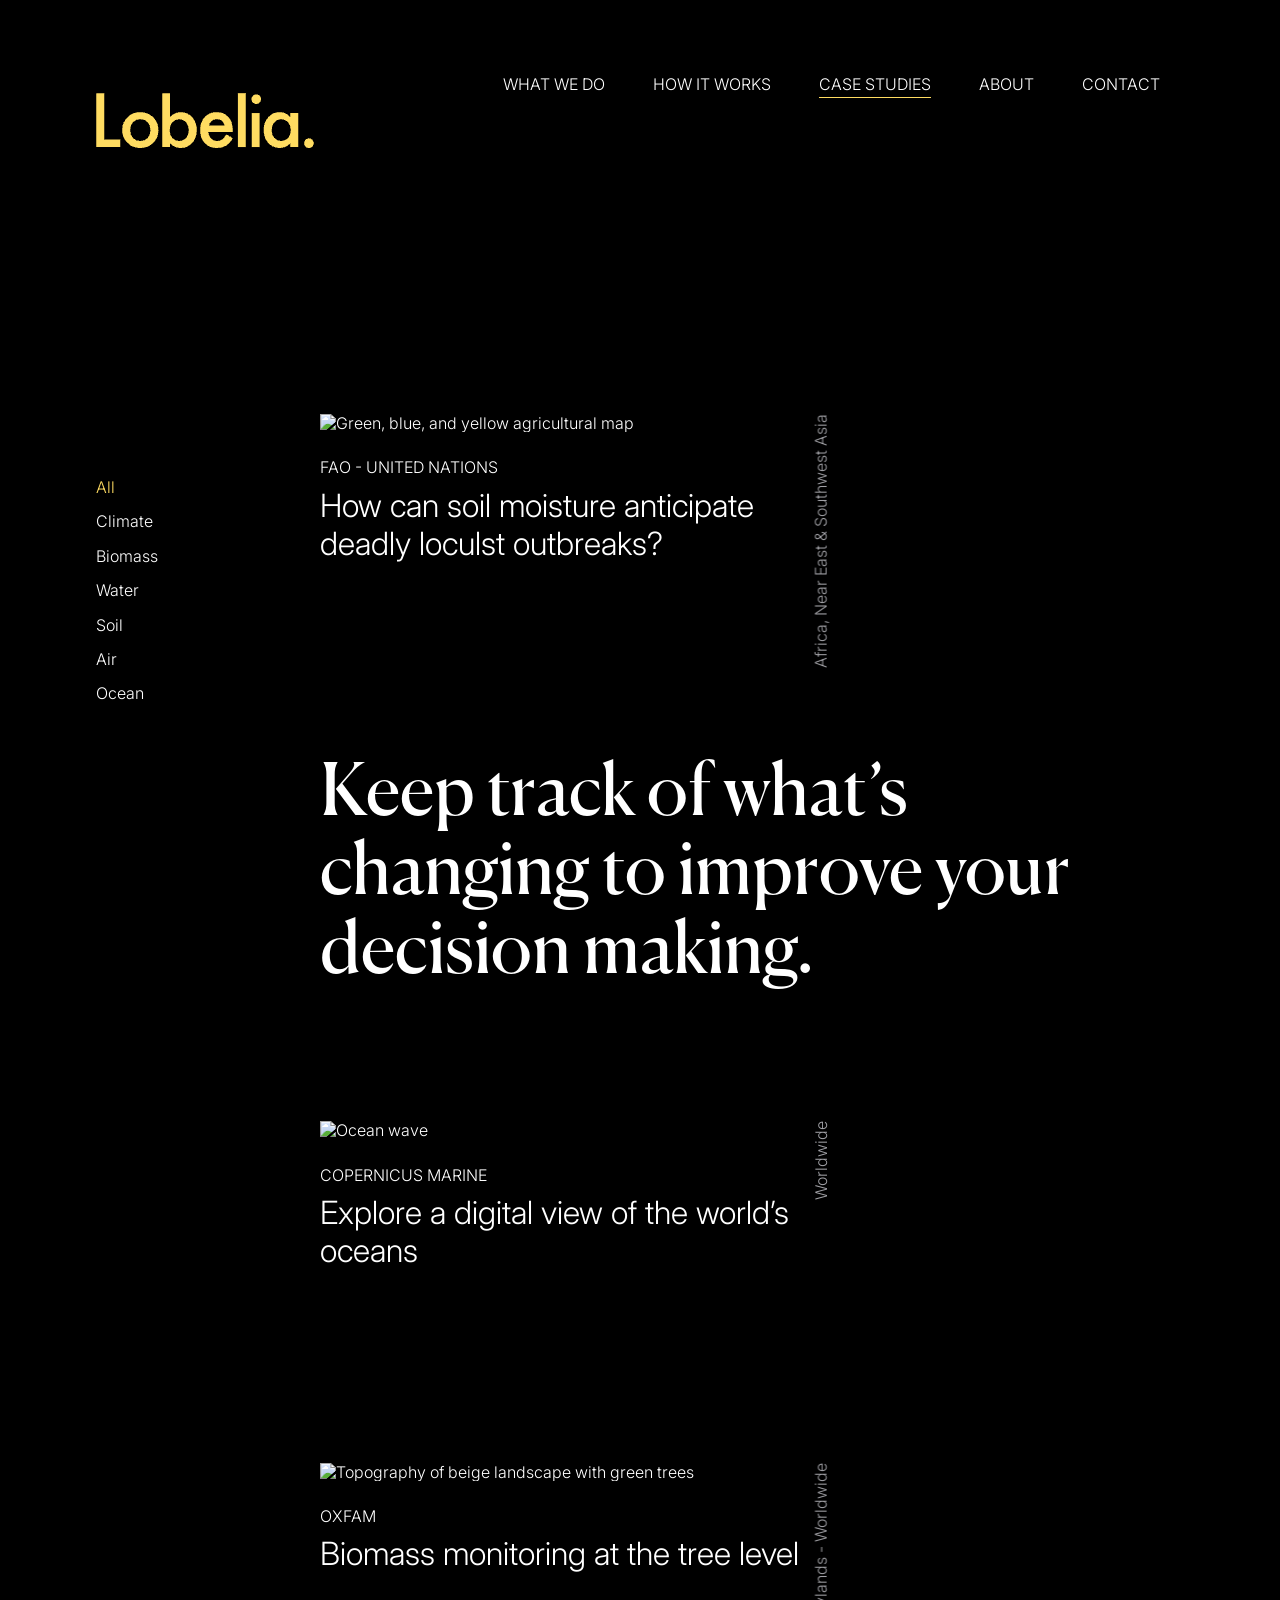
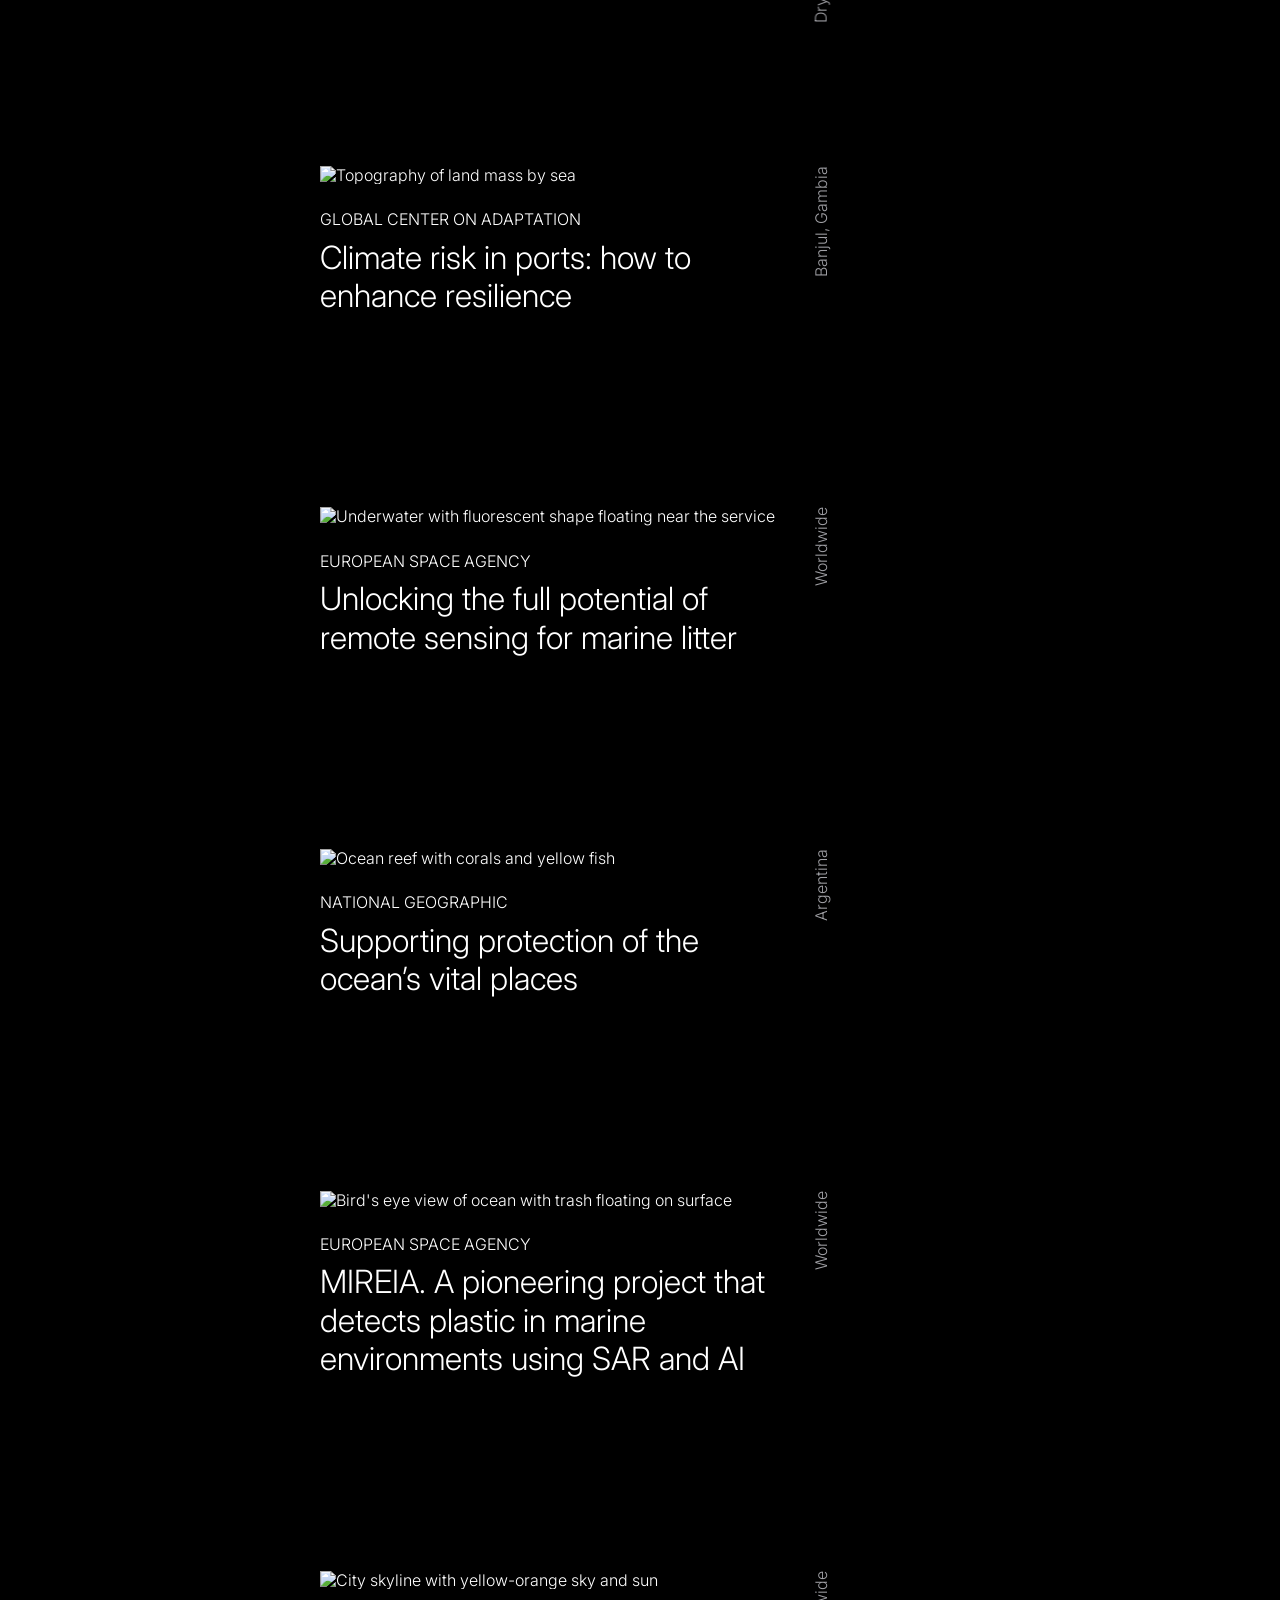
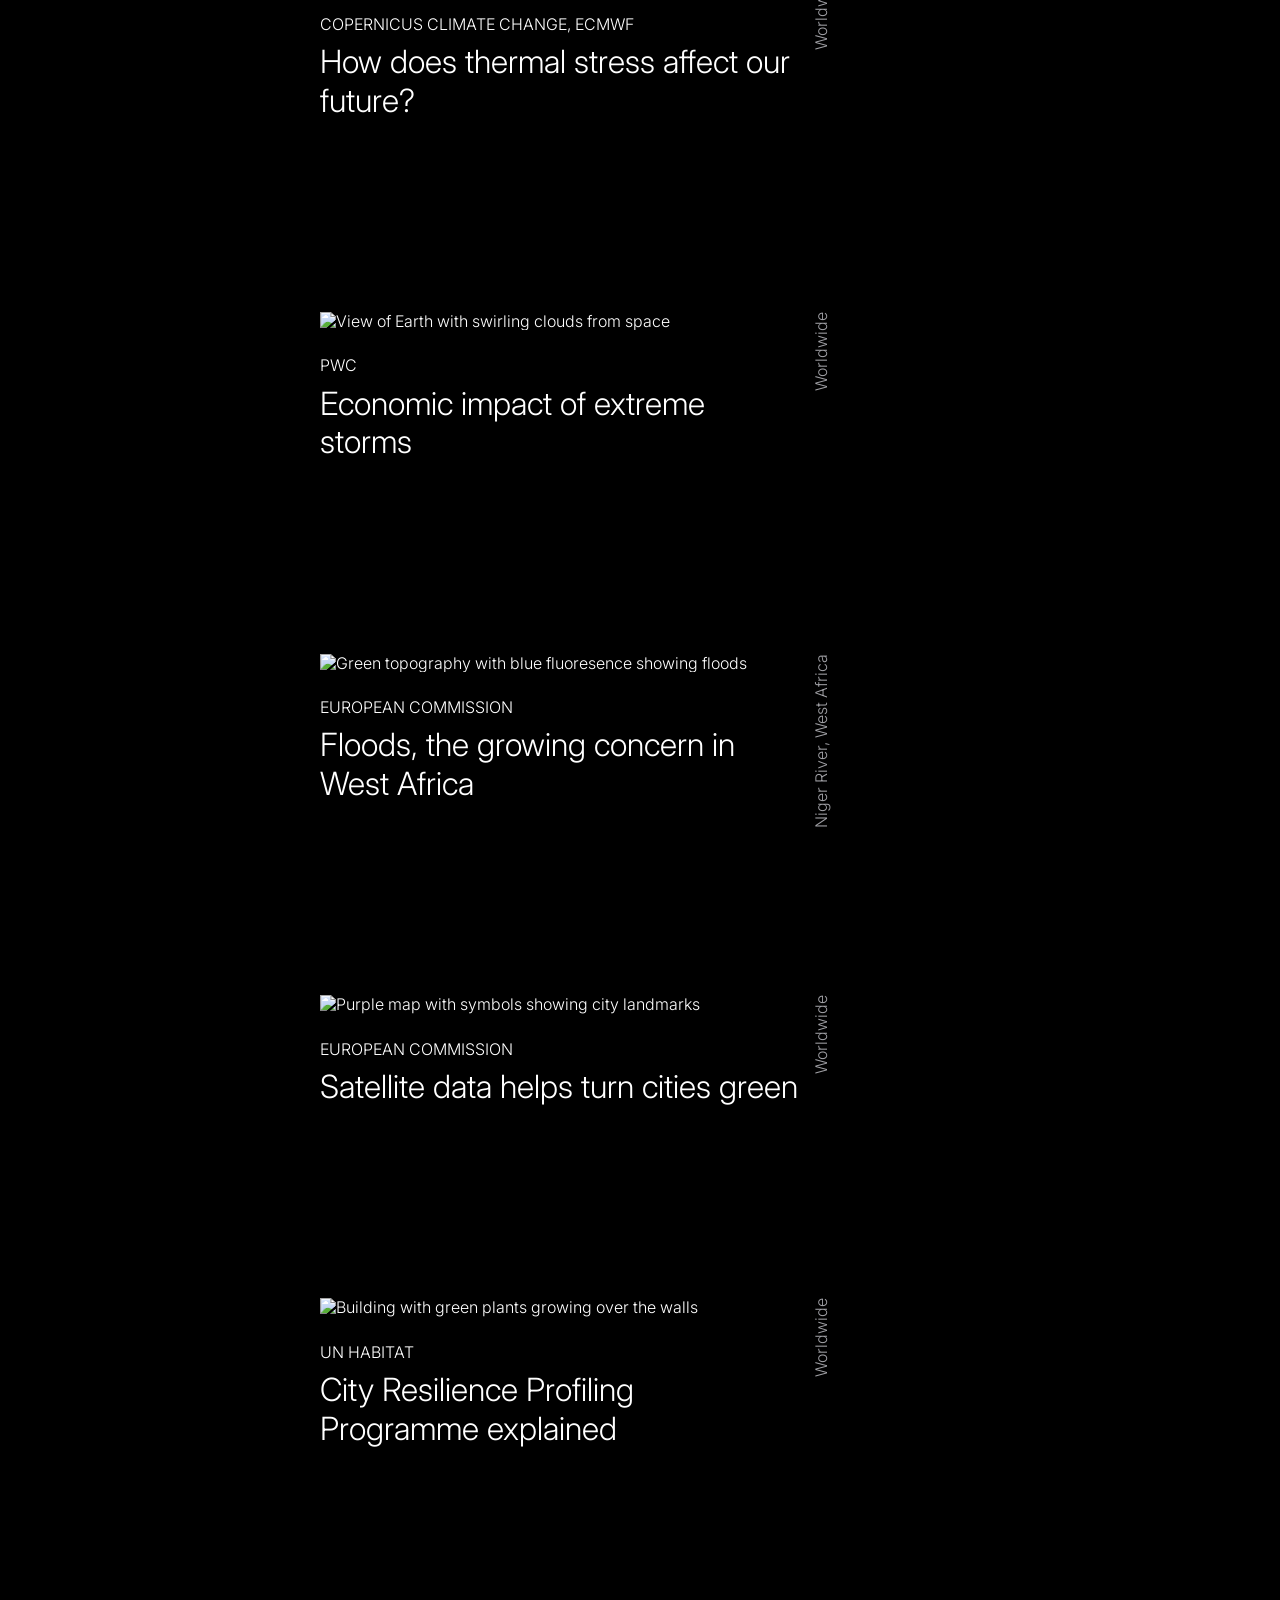
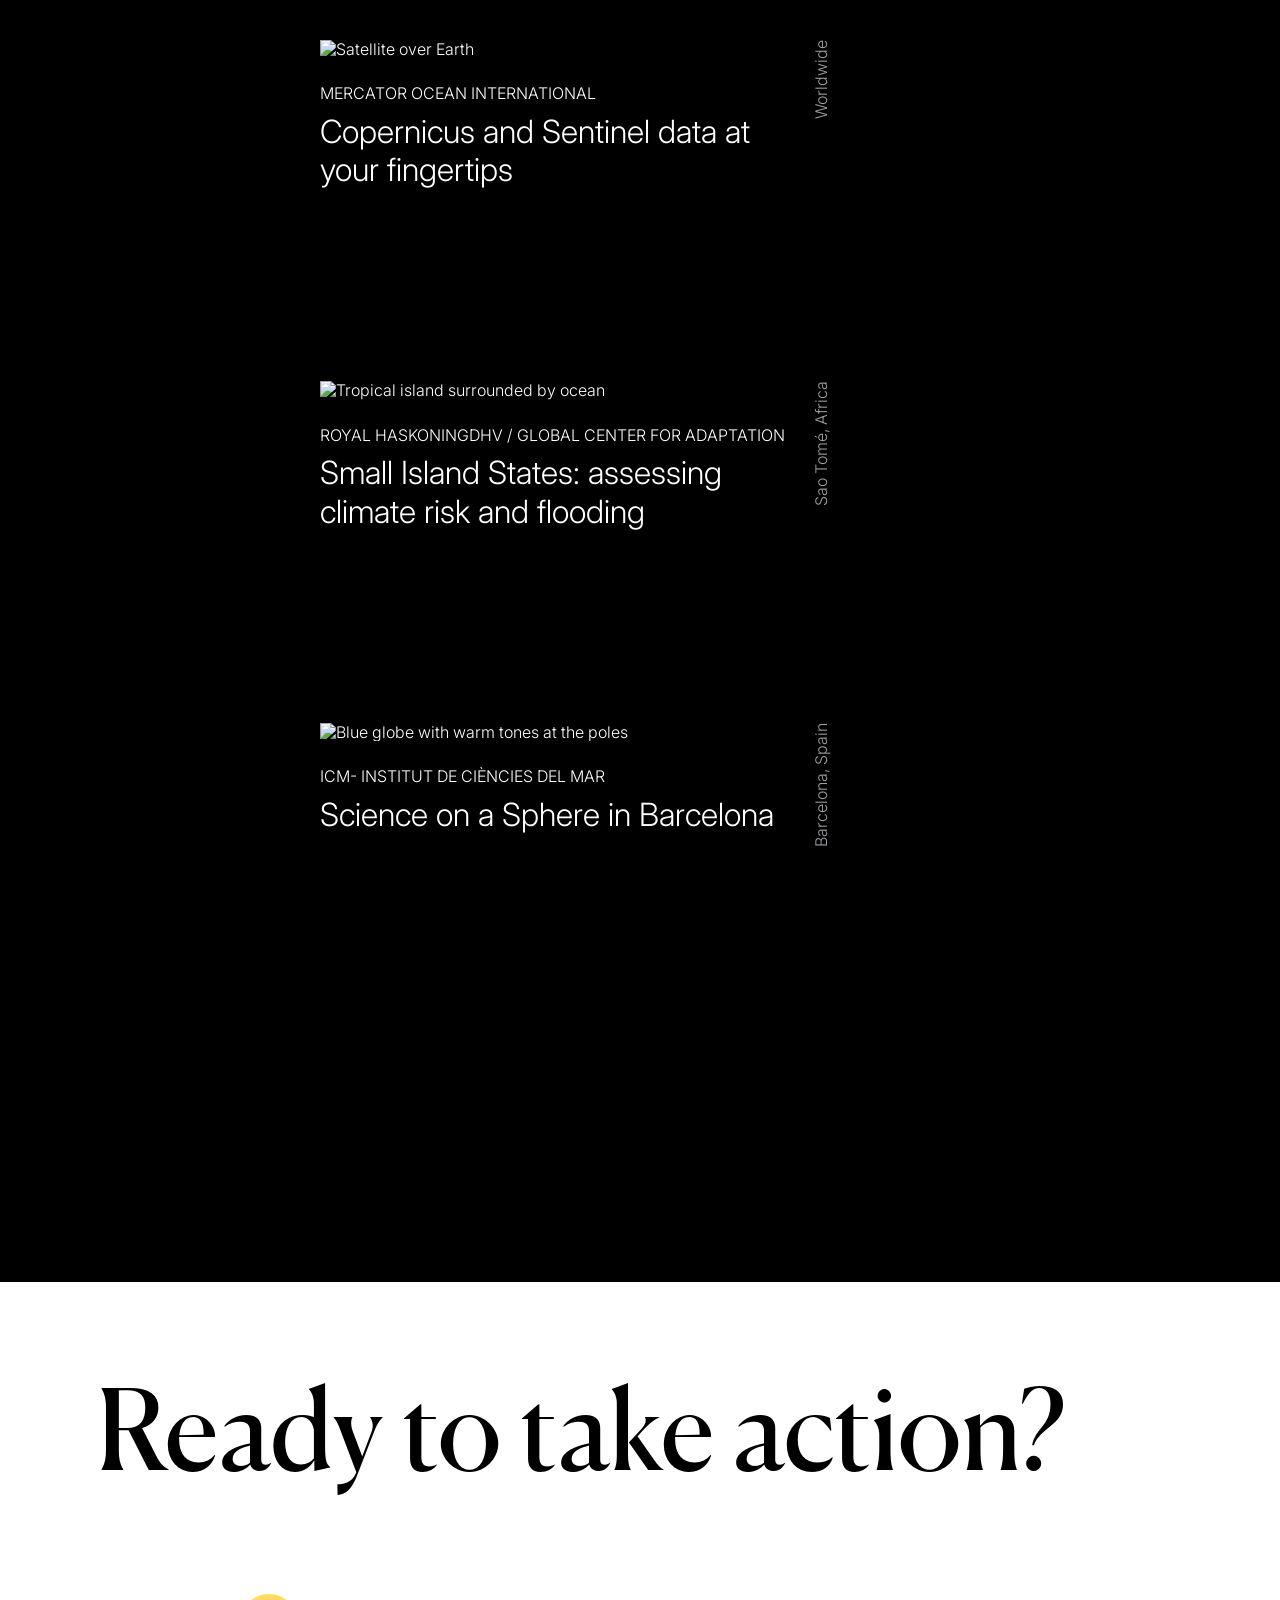
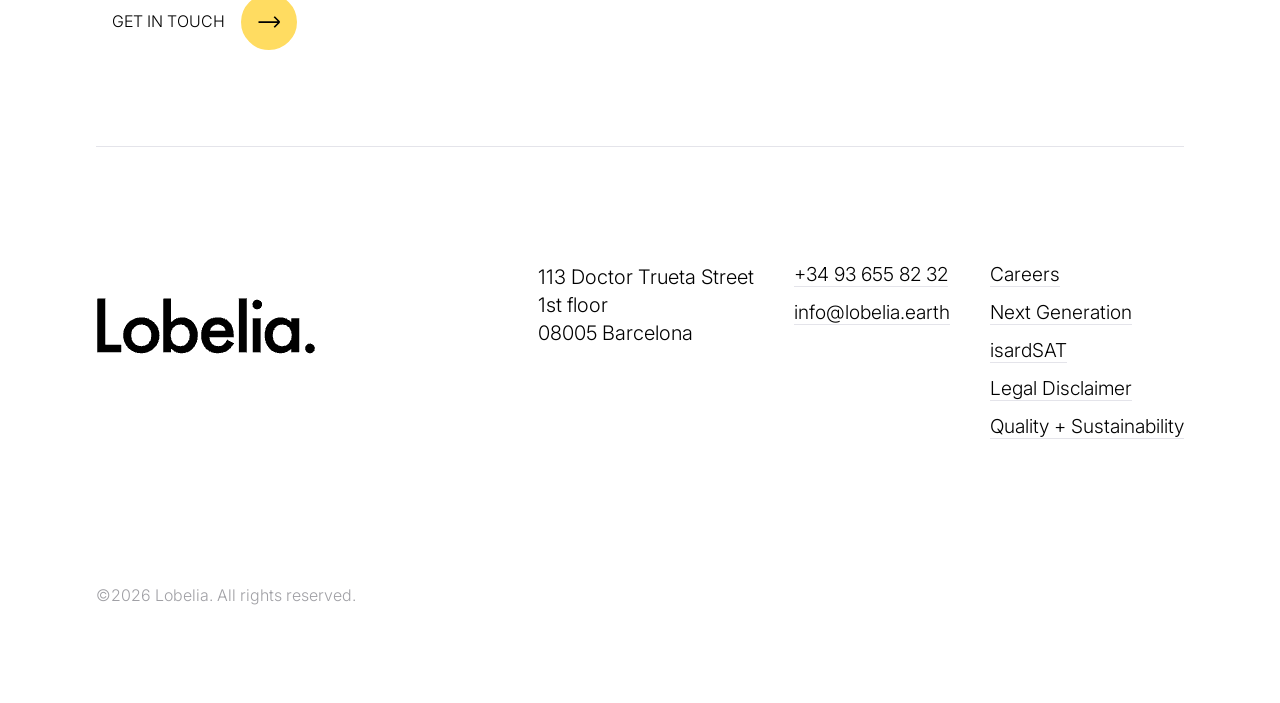
==== commit 5e8486ad: "added alt descriptions to images" ====
--- a/index.html
+++ b/index.html
@@ -73,7 +73,7 @@
                 <article class="case-card case-card-container">
                     <div class="case-card__image-container">
                         <img class="case-card__image"
-                            alt="***"
+                            alt="Ocean wave"
 
                             src="https://www.lobelia.earth/_vercel/image?url=/files/case-study-cmems.jpg&w=1024&q=70"
                         >
@@ -89,7 +89,7 @@
                 <article class="case-card case-card-container">
                     <div class="case-card__image-container">
                         <img class="case-card__image"
-                            alt="***"
+                            alt="Topography of beige landscape with green trees"
 
                             src="https://www.lobelia.earth/_vercel/image?url=/files/case-study-jesac-cover.jpg&w=1024&q=70"
                         >
@@ -105,7 +105,7 @@
                 <article class="case-card case-card-container">
                     <div class="case-card__image-container">
                         <img class="case-card__image"
-                            alt="***"
+                            alt="Topography of land mass by sea"
 
                             src="https://www.lobelia.earth/_vercel/image?url=/files/case-study-banjul-cover.jpg&w=1024&q=70"
                         >
@@ -121,7 +121,7 @@
                 <article class="case-card case-card-container">
                     <div class="case-card__image-container">
                         <img class="case-card__image"
-                            alt="***"
+                            alt="Underwater with fluorescent shape floating near the service"
 
                             src="https://www.lobelia.earth/_vercel/image?url=/files/case-study-ocean-scan-cover.jpg&w=1024&q=70"
                         >
@@ -137,7 +137,7 @@
                 <article class="case-card case-card-container">
                     <div class="case-card__image-container">
                         <img class="case-card__image"
-                            alt="***"
+                            alt="Ocean reef with corals and yellow fish"
 
                             src="https://www.lobelia.earth/_vercel/image?url=/files/pristineseas-cover.jpg&w=1024&q=70"
                         >
@@ -153,7 +153,7 @@
                 <article class="case-card case-card-container">
                     <div class="case-card__image-container">
                         <img class="case-card__image"
-                            alt="***"
+                            alt="Bird's eye view of ocean with trash floating on surface"
 
                             src="https://www.lobelia.earth/_vercel/image?url=/files/case-study-mireia-plastic.jpg&w=1024&q=70"
                         >
@@ -169,7 +169,7 @@
                 <article class="case-card case-card-container">
                     <div class="case-card__image-container">
                         <img class="case-card__image"
-                            alt="***"
+                            alt="City skyline with yellow-orange sky and sun"
 
                             src="https://www.lobelia.earth/_vercel/image?url=/files/case-study-tstress-city.jpg&w=1024&q=70"
                         >
@@ -185,7 +185,7 @@
                 <article class="case-card case-card-container">
                     <div class="case-card__image-container">
                         <img class="case-card__image"
-                            alt="***"
+                            alt="View of Earth with swirling clouds from space"
 
                             src="https://www.lobelia.earth/_vercel/image?url=/files/case-study-extreme-events-cover.jpg&w=1024&q=70"
                         >
@@ -201,7 +201,7 @@
                 <article class="case-card case-card-container">
                     <div class="case-card__image-container">
                         <img class="case-card__image"
-                            alt="***"
+                            alt="Green topography with blue fluoresence showing floods"
 
                             src="https://www.lobelia.earth/_vercel/image?url=/files/case-study-fanfar04r.jpg&w=1024&q=70"
                         >
@@ -217,7 +217,7 @@
                 <article class="case-card case-card-container">
                     <div class="case-card__image-container">
                         <img class="case-card__image"
-                            alt="***"
+                            alt="Purple map with symbols showing city landmarks"
 
                             src="https://www.lobelia.earth/_vercel/image?url=/files/case-study-airqast-cover.jpg&w=1024&q=70"
                         >
@@ -233,7 +233,7 @@
                 <article class="case-card case-card-container">
                     <div class="case-card__image-container">
                         <img class="case-card__image"
-                            alt="***"
+                            alt="Building with green plants growing over the walls"
 
                             src="https://www.lobelia.earth/_vercel/image?url=/files/case-study-un-habitat-cover.jpg&w=1024&q=70"
                         >
@@ -249,7 +249,7 @@
                 <article class="case-card case-card-container">
                     <div class="case-card__image-container">
                         <img class="case-card__image"
-                            alt="***"
+                            alt="Satellite over Earth"
 
                             src="https://www.lobelia.earth/_vercel/image?url=/files/case-study-wekeo-cover.png&w=1024&q=70"
                         >
@@ -265,7 +265,7 @@
                 <article class="case-card case-card-container">
                     <div class="case-card__image-container">
                         <img class="case-card__image"
-                            alt="***"
+                            alt="Tropical island surrounded by ocean"
 
                             src="https://www.lobelia.earth/_vercel/image?url=/files/saotome-cover.jpg&w=1024&q=70"
                         >
@@ -281,7 +281,7 @@
                 <article class="case-card case-card-container">
                     <div class="case-card__image-container">
                         <img class="case-card__image"
-                            alt="***"
+                            alt="Blue globe with warm tones at the poles"
 
                             src="https://www.lobelia.earth/_vercel/image?url=/files/icm-cover.png&w=1024&q=70"
                         >
--- a/css/main.css
+++ b/css/main.css
@@ -246,6 +246,7 @@
 .case-card-container {
     grid-row: span 2;
     margin-bottom: 12rem;
+    max-width: 30rem;
 }
 
 .case-card-container:first-of-type {
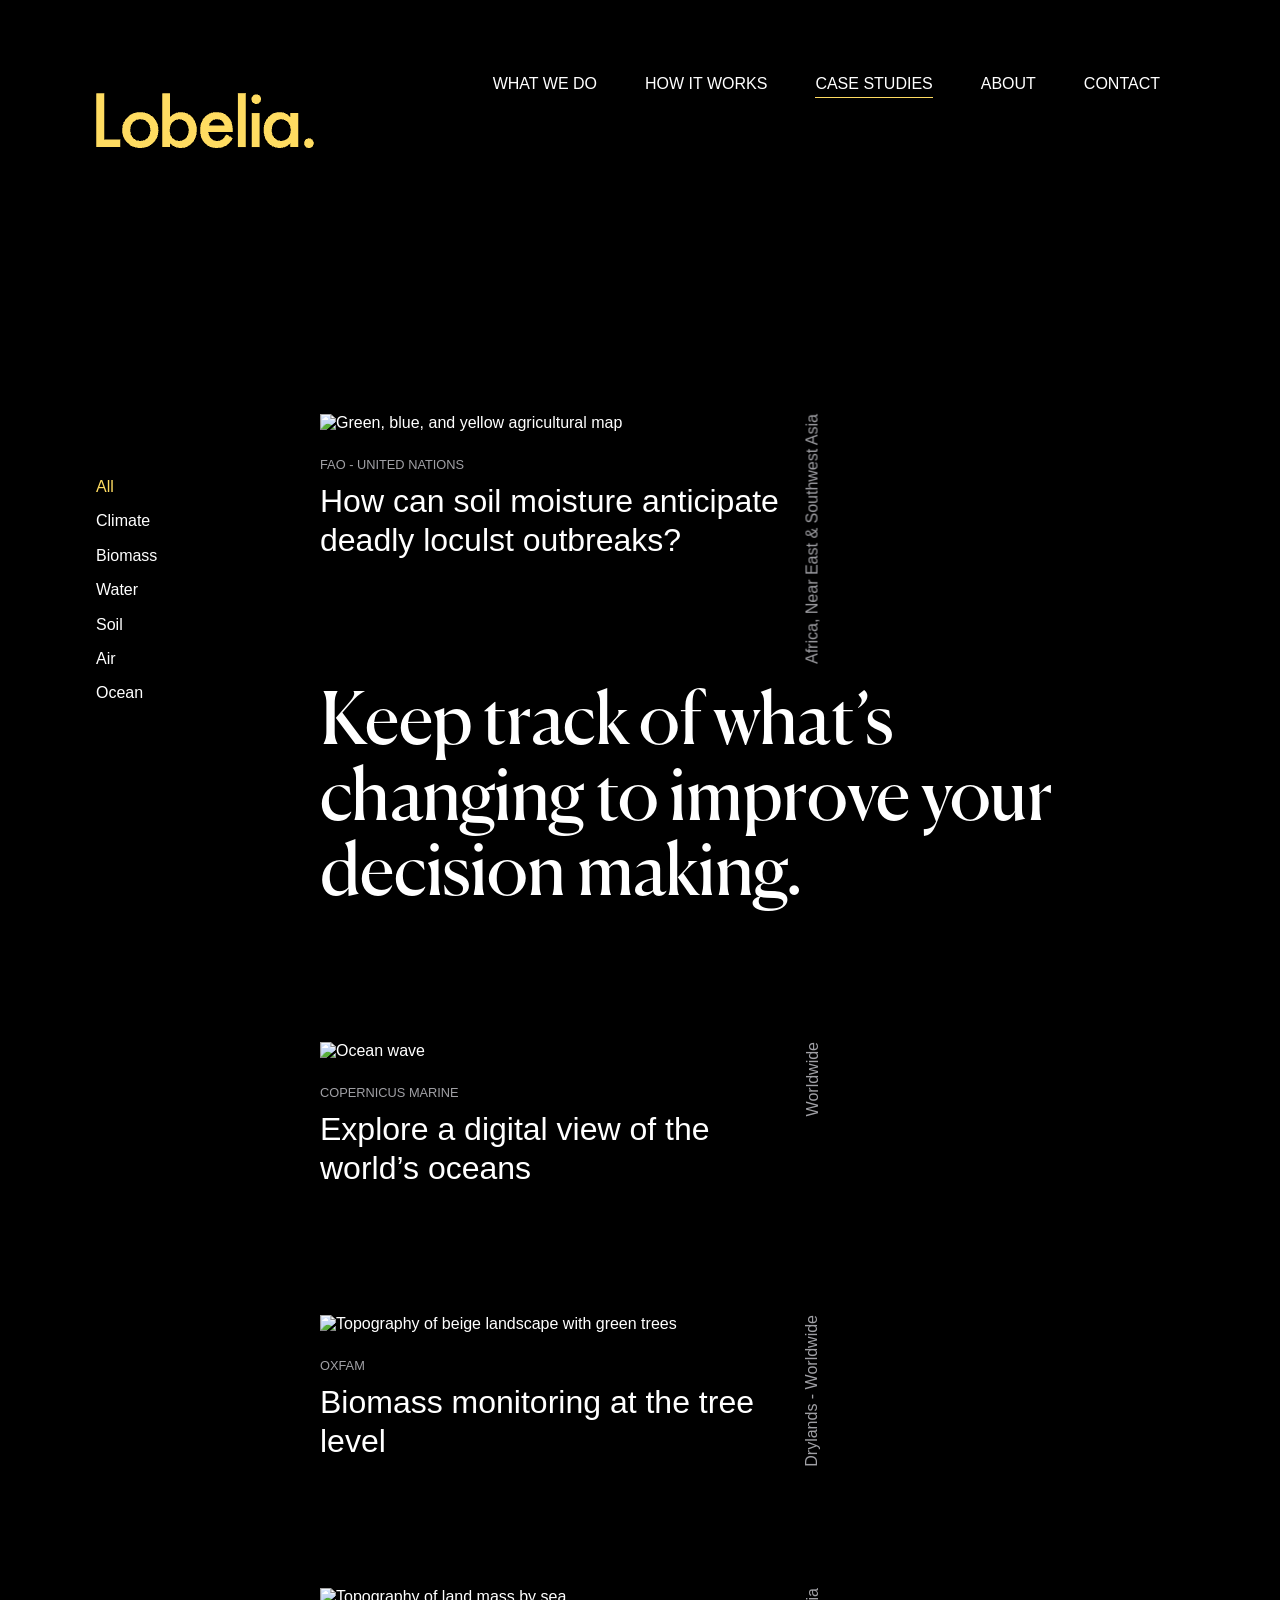
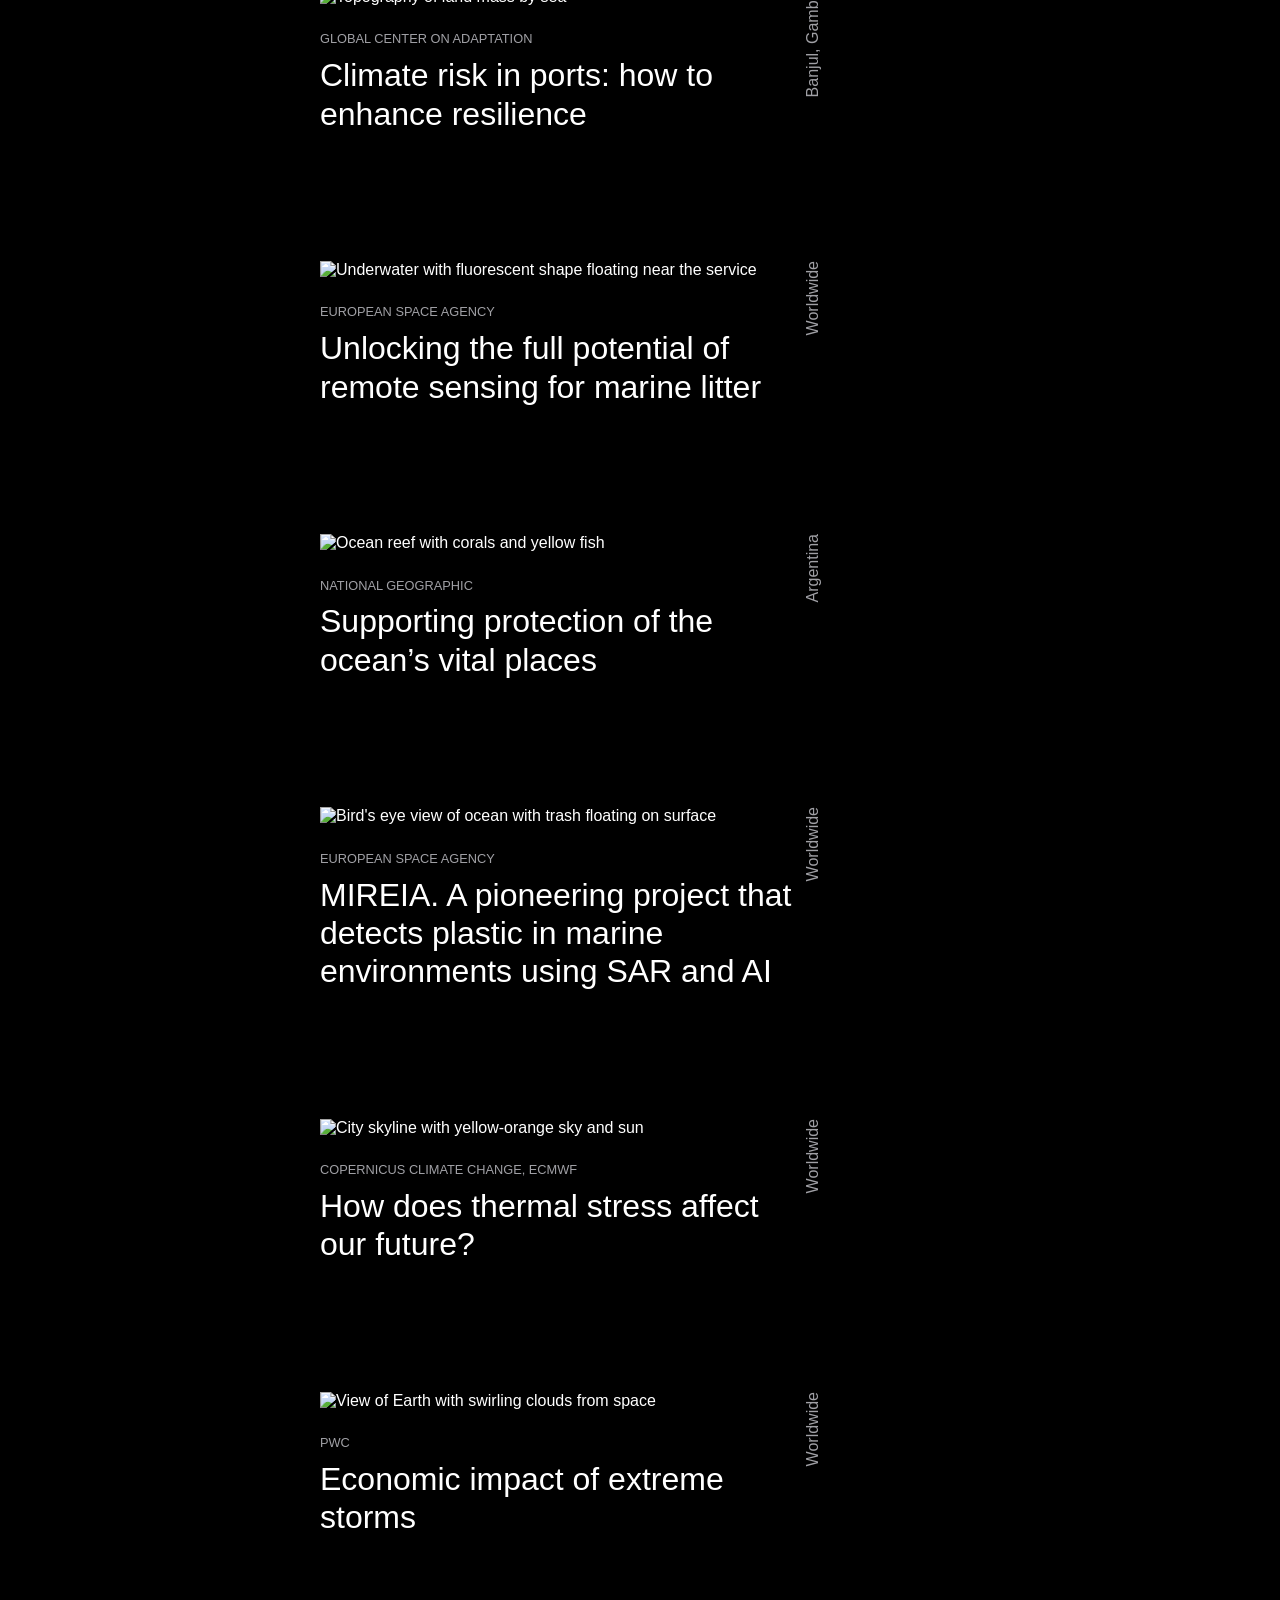
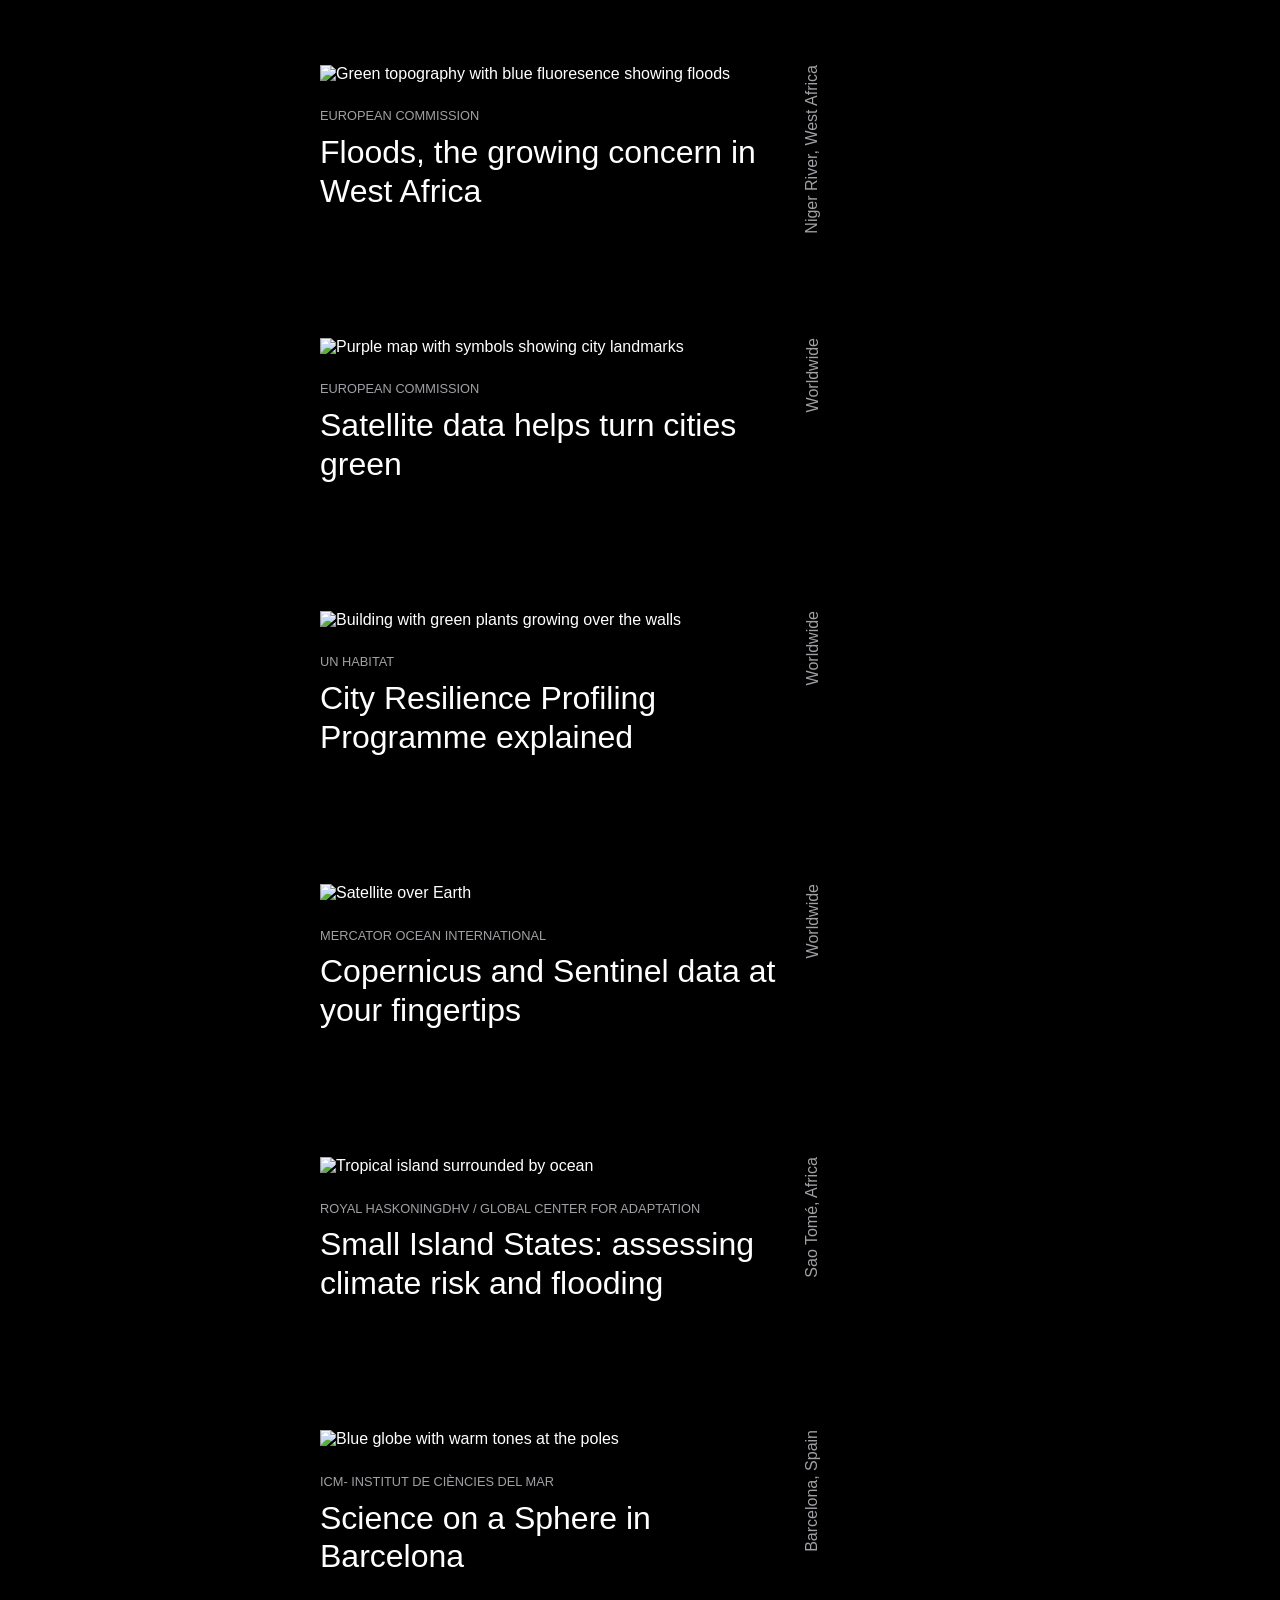
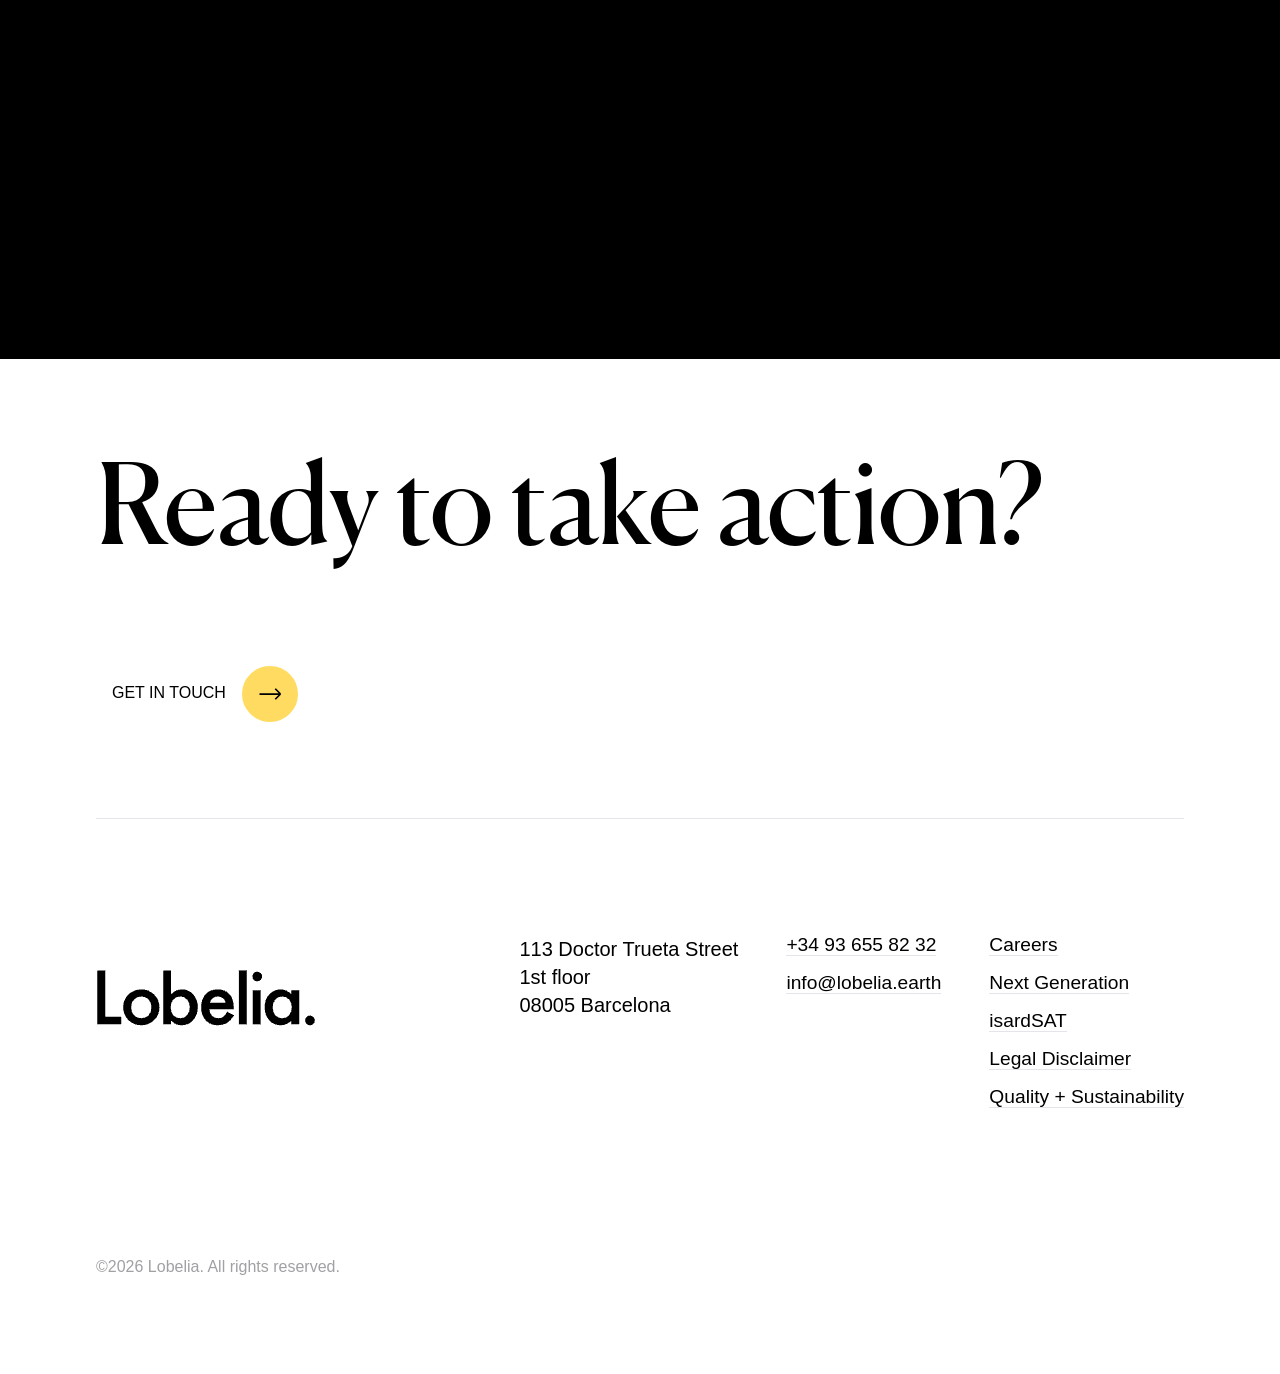
==== commit fb416561: "worked on responsiveness: vw units for case-studies layout, flex wrap for footer items" ====
--- a/index.html
+++ b/index.html
@@ -4,9 +4,6 @@
     <meta charset="UTF-8">
     <meta name="viewport" content="width=device-width, initial-scale=1.0">
     <title>Lobelia | Case Studies</title>
-    <link rel="preconnect" href="https://fonts.googleapis.com">
-    <link rel="preconnect" href="https://fonts.gstatic.com" crossorigin>
-    <link href="https://fonts.googleapis.com/css2?family=Inter:opsz,wght@14..32,300&display=swap" rel="stylesheet">
     <link rel="stylesheet" href="../css/normalize.css">
     <link rel="stylesheet" href="css/main.css">
 </head>
@@ -63,7 +60,7 @@
                         >
                     </div>
 
-                    <p class="case-card__client p--small p--uppercase">FAO - United Nations</p>
+                    <p class="case-card__client p--x-small p--uppercase">FAO - United Nations</p>
 
                     <h3 class="case-card__topic p--large">How can soil moisture anticipate deadly loculst outbreaks?</h3>
 
@@ -79,7 +76,7 @@
                         >
                     </div>
 
-                    <p class="case-card__client p--small p--uppercase">Copernicus Marine</p>
+                    <p class="case-card__client p--x-small p--uppercase">Copernicus Marine</p>
 
                     <h3 class="case-card__topic p--large">Explore a digital view of the world’s oceans</h3>
 
@@ -95,7 +92,7 @@
                         >
                     </div>
 
-                    <p class="case-card__client p--small p--uppercase">OXFAM</p>
+                    <p class="case-card__client p--x-small p--uppercase">OXFAM</p>
 
                     <h3 class="case-card__topic p--large">Biomass monitoring at the tree level</h3>
 
@@ -111,7 +108,7 @@
                         >
                     </div>
 
-                    <p class="case-card__client p--small p--uppercase">Global Center on Adaptation</p>
+                    <p class="case-card__client p--x-small p--uppercase">Global Center on Adaptation</p>
 
                     <h3 class="case-card__topic p--large">Climate risk in ports: how to enhance resilience</h3>
 
@@ -127,7 +124,7 @@
                         >
                     </div>
 
-                    <p class="case-card__client p--small p--uppercase">European Space Agency</p>
+                    <p class="case-card__client p--x-small p--uppercase">European Space Agency</p>
 
                     <h3 class="case-card__topic p--large">Unlocking the full potential of remote sensing for marine litter</h3>
 
@@ -143,7 +140,7 @@
                         >
                     </div>
 
-                    <p class="case-card__client p--small p--uppercase">National Geographic</p>
+                    <p class="case-card__client p--x-small p--uppercase">National Geographic</p>
 
                     <h3 class="case-card__topic p--large">Supporting protection of the ocean’s vital places</h3>
 
@@ -159,7 +156,7 @@
                         >
                     </div>
 
-                    <p class="case-card__client p--small p--uppercase">European Space Agency</p>
+                    <p class="case-card__client p--x-small p--uppercase">European Space Agency</p>
 
                     <h3 class="case-card__topic p--large">MIREIA. A pioneering project that detects plastic in marine environments using SAR and AI</h3>
 
@@ -175,7 +172,7 @@
                         >
                     </div>
 
-                    <p class="case-card__client p--small p--uppercase">Copernicus Climate Change, ECMWF</p>
+                    <p class="case-card__client p--x-small p--uppercase">Copernicus Climate Change, ECMWF</p>
 
                     <h3 class="case-card__topic p--large">How does thermal stress affect our future?</h3>
 
@@ -191,7 +188,7 @@
                         >
                     </div>
 
-                    <p class="case-card__client p--small p--uppercase">PwC</p>
+                    <p class="case-card__client p--x-small p--uppercase">PwC</p>
 
                     <h3 class="case-card__topic p--large">Economic impact of extreme storms</h3>
 
@@ -207,7 +204,7 @@
                         >
                     </div>
 
-                    <p class="case-card__client p--small p--uppercase">European Commission</p>
+                    <p class="case-card__client p--x-small p--uppercase">European Commission</p>
 
                     <h3 class="case-card__topic p--large">Floods, the growing concern in West Africa</h3>
 
@@ -223,7 +220,7 @@
                         >
                     </div>
 
-                    <p class="case-card__client p--small p--uppercase">European Commission</p>
+                    <p class="case-card__client p--x-small p--uppercase">European Commission</p>
 
                     <h3 class="case-card__topic p--large">Satellite data helps turn cities green</h3>
 
@@ -239,7 +236,7 @@
                         >
                     </div>
 
-                    <p class="case-card__client p--small p--uppercase">UN Habitat</p>
+                    <p class="case-card__client p--x-small p--uppercase">UN Habitat</p>
 
                     <h3 class="case-card__topic p--large">City Resilience Profiling Programme explained</h3>
 
@@ -255,7 +252,7 @@
                         >
                     </div>
 
-                    <p class="case-card__client p--small p--uppercase">Mercator Ocean International</p>
+                    <p class="case-card__client p--x-small p--uppercase">Mercator Ocean International</p>
 
                     <h3 class="case-card__topic p--large">Copernicus and Sentinel data at your fingertips</h3>
 
@@ -271,7 +268,7 @@
                         >
                     </div>
 
-                    <p class="case-card__client p--small p--uppercase">Royal HaskoningDHV / Global Center for Adaptation</p>
+                    <p class="case-card__client p--x-small p--uppercase">Royal HaskoningDHV / Global Center for Adaptation</p>
 
                     <h3 class="case-card__topic p--large">Small Island States: assessing climate risk and flooding</h3>
 
@@ -287,7 +284,7 @@
                         >
                     </div>
 
-                    <p class="case-card__client p--small p--uppercase">ICM- Institut de Ciències del Mar</p>
+                    <p class="case-card__client p--x-small p--uppercase">ICM- Institut de Ciències del Mar</p>
 
                     <h3 class="case-card__topic p--large">Science on a Sphere in Barcelona</h3>
 
--- a/css/main.css
+++ b/css/main.css
@@ -11,6 +11,11 @@
 
 *, *: before, *:after {
 box-sizing: inherit;
+}
+
+@font-face {
+    font-family: "Inter";
+    src: url("https://fonts.googleapis.com/css2?family=Inter:opsz,wght@14..32,100..900&display=swap");
 }
 
 @font-face {
@@ -48,9 +53,9 @@
 /* body */
 
 body {
-  font-family: var(--font-sans-serif);
-  font-weight: 300;
-  font-style: normal;
+    font-family: var(--font-sans-serif);
+    font-weight: 300;
+    font-style: normal;
 }
 
 p {
@@ -58,6 +63,10 @@
     line-height: 1.4em;
 }
 
+.p--x-small {
+    font-size: 0.8rem;
+}
+
 .p--small {
     font-size: 1rem;
 }
@@ -88,8 +97,9 @@
 
 h2 {
     font-size: 4.5rem;
-    line-height: 1.1em;
-    font-weight: normal;
+    line-height: 1.05em;
+    letter-spacing: -.01em;
+    font-weight: 400;
 }
 
 .h2--large {
@@ -220,6 +230,12 @@
     color: var(--color-yellow);
 }
 
+@media screen and (max-width: 768px) {
+  .sidebar {
+    display: none;
+  }
+}
+
 /* ==== CASE STUDIES ==== */
 
 .case-studies {
@@ -232,7 +248,7 @@
     grid-template-columns: repeat(auto-fit, minmax(400px, 1fr));
     justify-content: start;
     align-content: start;
-    column-gap: 8rem;
+    column-gap: 5.5vw;
 }
 
 .case-studies__title {
@@ -245,7 +261,7 @@
 
 .case-card-container {
     grid-row: span 2;
-    margin-bottom: 12rem;
+    margin-bottom: 10vw;
     max-width: 30rem;
 }
 
@@ -256,7 +272,7 @@
 .case-card {
     position: relative;
     color: white;
-    padding: 0 2rem 0 2rem;
+    padding: 0 1.5rem 0 2rem;
 }
 
 .case-card__location {
@@ -283,6 +299,7 @@
 }
 
 .case-card__client {
+    color: var(--color-dark-gray);
     margin-top: 1.5rem;
     margin-bottom: 0;
 }
@@ -309,6 +326,7 @@
 .footer__flex-container {
     display: flex;
     flex-wrap: wrap;
+    column-gap: 3rem;
     justify-content: space-between;
     align-items: flex-start;
 }
@@ -319,11 +337,14 @@
 
 .footer__lists {
     display: flex;
+    flex-wrap: wrap;
+    column-gap: 3rem;
     justify-content: space-between;
 }
 
 .footer__list {
     list-style: none;
+    padding: 0;
 }
 
 .footer__list-item {
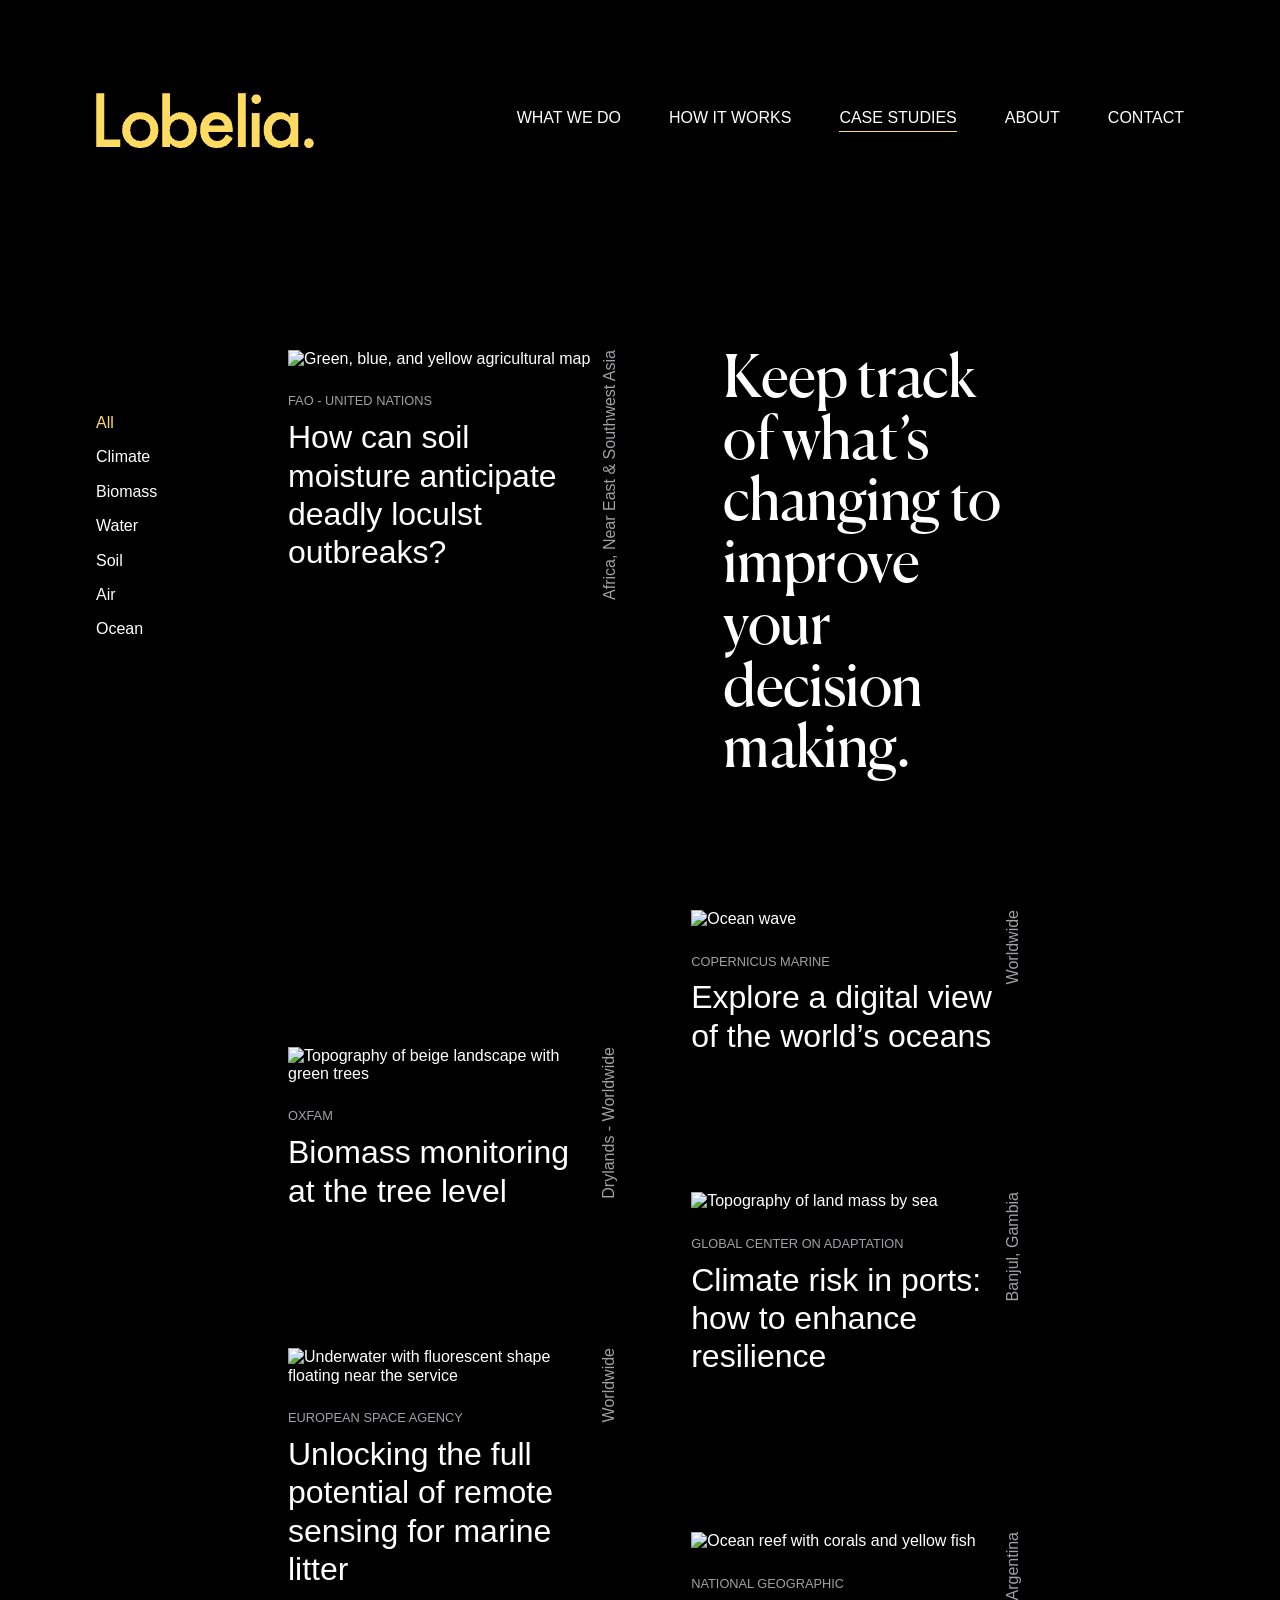
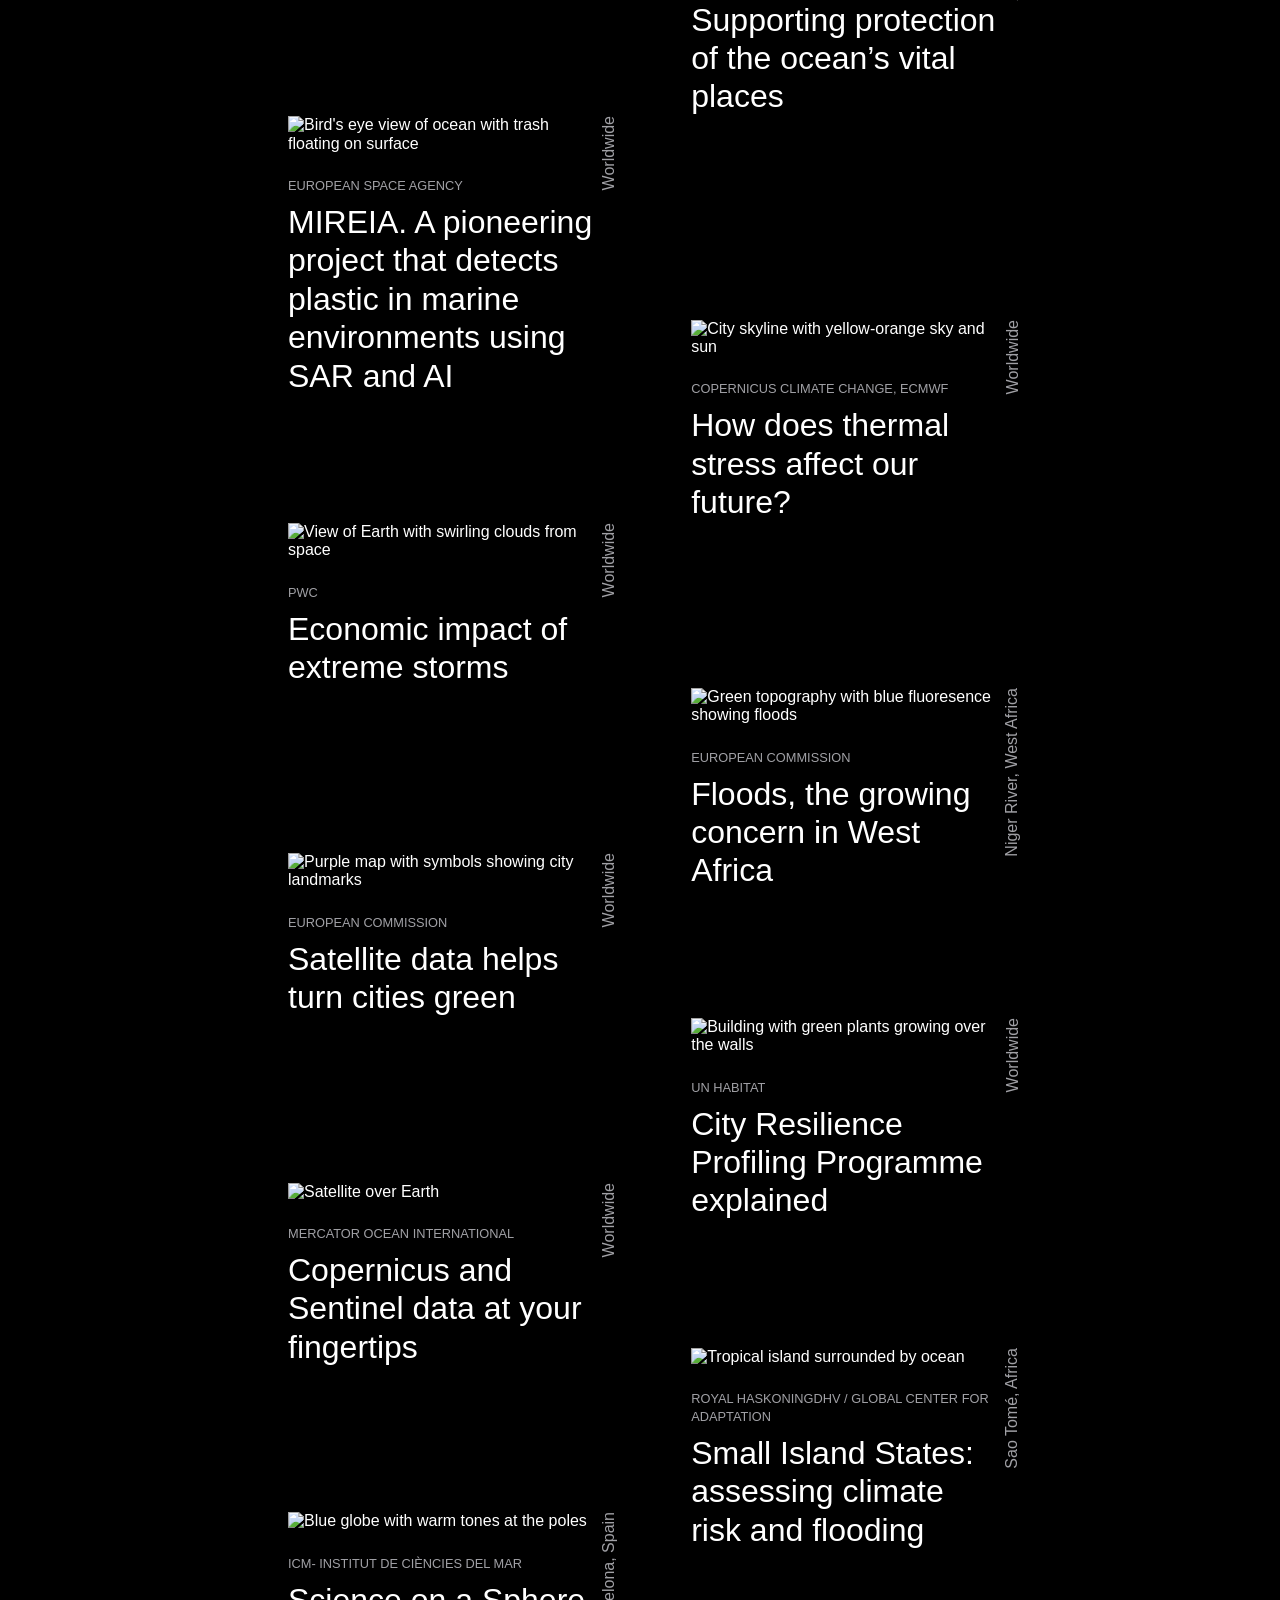
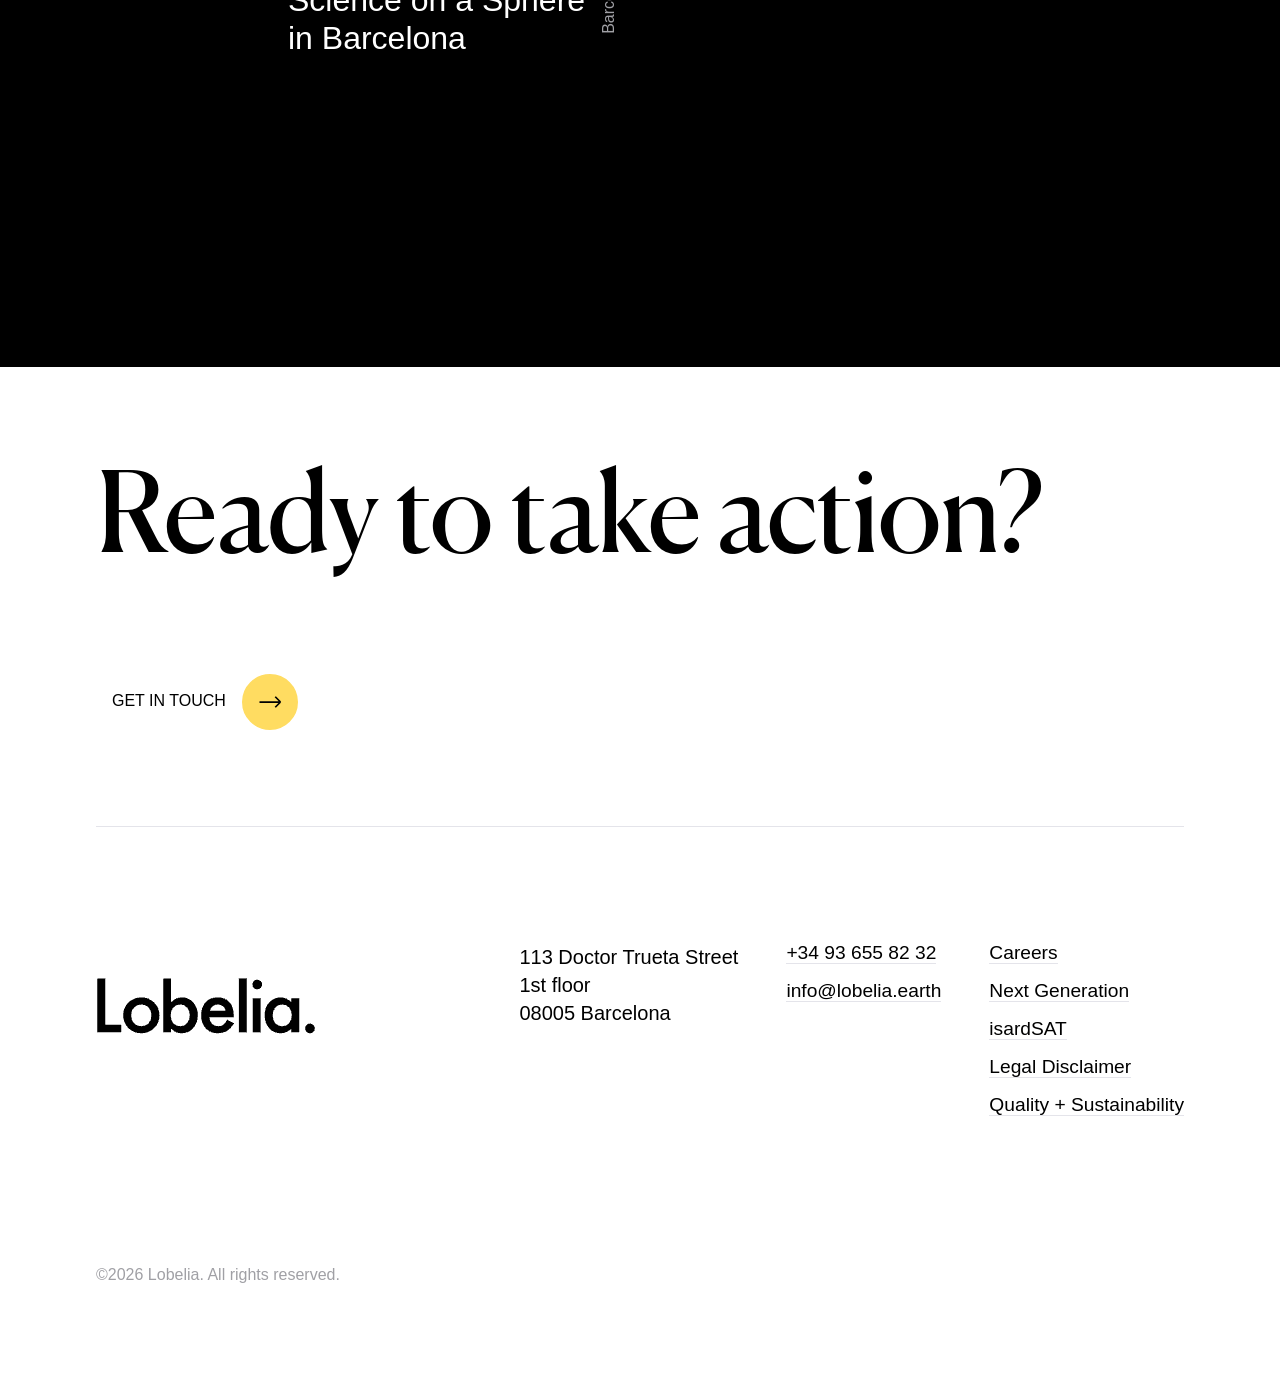
==== commit 7487f5c1: "media queries for responsive header/main nav" ====
--- a/index.html
+++ b/index.html
@@ -11,23 +11,36 @@
 <body>
     <!-- HEADER -->
     <header class="header background--black">
-        <a href="#!">
-            <img 
-                class="header__logo" 
-                alt="Lobelia logo - black background yellow text"
-                srcset="images/header__logo.png 2x" 
-                src="images/header__logo.png">
-        </a>
-        
-        <nav class="header__navbar">
-            <ul class="header__navbar-list">
-                <li class="header__navbar-item"><a href="#!">What We Do</a></li>
-                <li class="header__navbar-item"><a href="#!">How It Works</a></li>
-                <li class="header__navbar-item header__navbar-item--selected"><a href="#!">Case Studies</a></li>
-                <li class="header__navbar-item"><a href="#!">About</a></li>
-                <li class="header__navbar-item"><a href="#!">Contact</a></li>
-            </ul>
-        </nav>
+        <div class="header--large-screen header-flex-container">
+            <a href="#!">
+                <img 
+                    class="header__logo" 
+                    alt="Lobelia logo - black background yellow text"
+                    srcset="images/header__logo.png 2x" 
+                    src="images/header__logo.png">
+            </a>
+            
+            <nav class="header__navbar">
+                <ul class="header__navbar-list">
+                    <li class="header__navbar-item"><a href="#!">What We Do</a></li>
+                    <li class="header__navbar-item"><a href="#!">How It Works</a></li>
+                    <li class="header__navbar-item header__navbar-item--selected"><a href="#!">Case Studies</a></li>
+                    <li class="header__navbar-item"><a href="#!">About</a></li>
+                    <li class="header__navbar-item"><a href="#!">Contact</a></li>
+                </ul>
+            </nav>
+        </div>
+
+        <div class="header--small-screen header-flex-container">
+            <a href="#!">
+                <img 
+                    class="header__logo" 
+                    alt="Lobelia logo - black background yellow text"
+                    srcset="images/header__logo.png 2x" 
+                    src="images/header__logo.png">
+            </a>
+            
+            <p class="p--uppercase p--small"><a class="menu-button" href="">Menu</a></p>
     </header>
 
     <main>
--- a/css/main.css
+++ b/css/main.css
@@ -96,7 +96,7 @@
 }
 
 h2 {
-    font-size: 4.5rem;
+    font-size: calc(26.8px + 2.5vw);
     line-height: 1.05em;
     letter-spacing: -.01em;
     font-weight: 400;
@@ -149,78 +149,154 @@
 
 /* ==== HEADER ==== */
 
-.header {
-    padding: 3rem 6rem 12rem 6rem;
-    display: flex;
-    justify-content: space-between;
-    flex-wrap: wrap;
-}
-
-.header__navbar {
-    text-transform: uppercase;
-}
-
-.header__navbar-list {
-    margin: 0;
-    padding: 0;
+.header-flex-container {
     display: flex;
     flex-wrap: wrap;
-}
-
-.header__navbar-item {
-    list-style: none;
-    margin: 1.5rem;
-    padding: 0.2rem 0;
-    transform: translateY(0);
-    transition: transform .2s ease-in-out;
-}
-
-.header__navbar-item:hover {
-    transform: translateY(-5px);
-}
-
-.header__navbar-item a {
-    color: var(--color-white);
-}
-
-.header__navbar-item--selected {
-    border-bottom: 1px solid var(--color-yellow);
+    justify-content: space-between;
+    align-items: center;
+}
+
+/* large screen sizes: full header navbar */
+@media screen and (min-width: 1024px) {
+    .header--small-screen {
+        display: none;
+    }
+
+    .header {
+        padding: 3rem 6rem 8rem 6rem;
+    }
+
+    .header__navbar {
+        text-transform: uppercase;
+    }
+
+    .header__navbar-list {
+        margin: 0;
+        padding: 0;
+        display: flex;
+        flex-wrap: wrap;
+        column-gap: 3rem;
+    }
+
+    .header__navbar-item {
+        list-style: none;
+        margin: 1.5rem 0;
+        padding: 0.2rem 0;
+        transform: translateY(0);
+        transition: transform .2s ease-in-out;
+    }
+
+    .header__navbar-item:hover {
+        transform: translateY(-5px);
+    }
+
+    .header__navbar-item a {
+        color: var(--color-white);
+    }
+
+    .header__navbar-item--selected {
+        border-bottom: 1px solid var(--color-yellow);
+    }
+}
+
+/* small screen sizes: replace navbar with menu button */
+@media screen and (max-width: 1024px) {
+    .header--large-screen {
+        display: none;
+    }
+
+    .header {
+        padding: 3rem 2rem;
+    }
+
+    .menu-button{
+        color: var(--color-white);
+    }
 }
 
 /* ==== SIDEBAR ==== */
 
-.sidebar-cases-container {
-    display: grid;
-    grid-template-columns: 1fr 4fr;
-    grid-gap: 0;
-    position: relative;
-}
-
-.sidebar {
-    padding: 6rem;
-    position: sticky;
-    left: 0;
-}
-
-.sidebar__navbar-list {
-    padding: 0;
-    margin: 0;
-}
-
-.sidebar__navbar-item {
-    color: var(--color-white);
-    list-style: none;
-    padding-bottom: 1rem;
-}
-
-.sidebar__navbar-item:last-child {
-    padding-bottom: 0;
-}
-
+/* large screen sizes: navbar on left */
+@media screen and (min-width: 1024px) {
+    .sidebar-cases-container {
+        display: grid;
+        grid-template-columns: 1fr 4fr;
+        grid-gap: 0;
+        position: relative;
+        background: var(--color-black);
+    }
+
+    .sidebar {
+        padding: 6rem;
+        position: sticky;
+        left: 0;
+    }
+
+    .sidebar__navbar-list {
+        padding: 0;
+        margin: 0;
+    }
+
+    .sidebar__navbar-item {
+        color: var(--color-white);
+        list-style: none;
+        padding-bottom: 1rem;
+    }
+
+    .sidebar__navbar-item:last-child {
+        padding-bottom: 0;
+    }
+
+    .sidebar__navbar-item a {
+        color: var(--color-white);
+        transition: color .2s ease-in-out;
+    }
+
+    .sidebar__navbar-item--selected a {
+        color: var(--color-yellow);
+    }
+
+    .sidebar__navbar-item a:hover {
+        color: var(--color-yellow);
+    }
+}
+
+/* small screen sizes: navbar on top */
+@media screen and (max-width: 1024px) {
+    .sidebar-cases-container {
+        position: relative;
+        background: var(--color-black);
+    }
+
+    .sidebar {
+        position: sticky;
+        top: 0;
+
+    }
+
+    .sidebar__navbar-list {
+        display: flex;
+        justify-content: space-between;
+        padding: 0;
+        margin: 0;
+    }
+
+    .sidebar__navbar-item {
+        color: var(--color-white);
+        list-style: none;
+        padding-right: 1rem;
+    }
+
+    .sidebar__navbar-item:last-child {
+        padding-right: 0;
+    }
+}
+
+/* navbar links */
 .sidebar__navbar-item a {
-    color: var(--color-white);
-    transition: color .2s ease-in-out;
-}
+        color: var(--color-white);
+        transition: color .2s ease-in-out;
+    }
 
 .sidebar__navbar-item--selected a {
     color: var(--color-yellow);
@@ -230,49 +306,71 @@
     color: var(--color-yellow);
 }
 
-@media screen and (max-width: 768px) {
-  .sidebar {
-    display: none;
-  }
-}
 
 /* ==== CASE STUDIES ==== */
 
 .case-studies {
-    padding-bottom: 16rem;
-    padding-right: 20%;
-}
-
-.case-studies-grid {
-    display: grid;
-    grid-template-columns: repeat(auto-fit, minmax(400px, 1fr));
-    justify-content: start;
-    align-content: start;
-    column-gap: 5.5vw;
-}
-
-.case-studies__title {
-    color: var(--color-white);
-    margin-bottom: 8rem;
-    margin-left: 2rem;
-    margin-top: 0;
-    padding-top: 0;
-}
-
-.case-card-container {
-    grid-row: span 2;
-    margin-bottom: 10vw;
-    max-width: 30rem;
-}
-
-.case-card-container:first-of-type {
-    grid-row: 1 / 3;
-}
+    padding-bottom: 12vw;
+} 
+/* large screen sizes: 2 column grid */
+@media (min-width: 1024px) {
+    .case-studies {
+        padding-right: 20vw;
+    }
+
+    .case-studies-grid {
+        display: grid;
+        grid-template-columns: 1fr 1fr;
+        justify-content: start;
+        align-content: start;
+        column-gap: 5.5vw;
+    }
+
+    .case-card-container {
+        grid-row: span 2;
+        margin-bottom: 10vw;
+        max-width: 30rem;
+    }
+
+    .case-card-container:first-of-type {
+        grid-row: 1 / 3;
+    }
+
+    .case-studies__title {
+        color: var(--color-white);
+        margin: 0 0 8rem 2rem;
+        padding-top: 0;
+    }
+}
+
+/* large screen sizes: vertical */
+@media screen and (max-width: 1024px) {
+    .case-studies {
+        padding-right: 1rem;
+        display: flex;
+        flex-direction: column;
+        row-gap: 5rem;
+    }
+
+    .case-studies:first-of-type {
+        row-gap: 2rem;
+    }
+
+    .case-studies__title {
+        color: var(--color-white);
+        margin: 0;
+    }
+}
+
+/* case card headline */
+
+
+/* case cards */
 
 .case-card {
     position: relative;
     color: white;
-    padding: 0 1.5rem 0 2rem;
+    padding-right: 1.5rem;
 }
 
 .case-card__location {
@@ -291,6 +389,7 @@
 
 .case-card__image {
     object-fit: cover;
+    width: 100%;
     transition: transform 2s ease;
 }
 
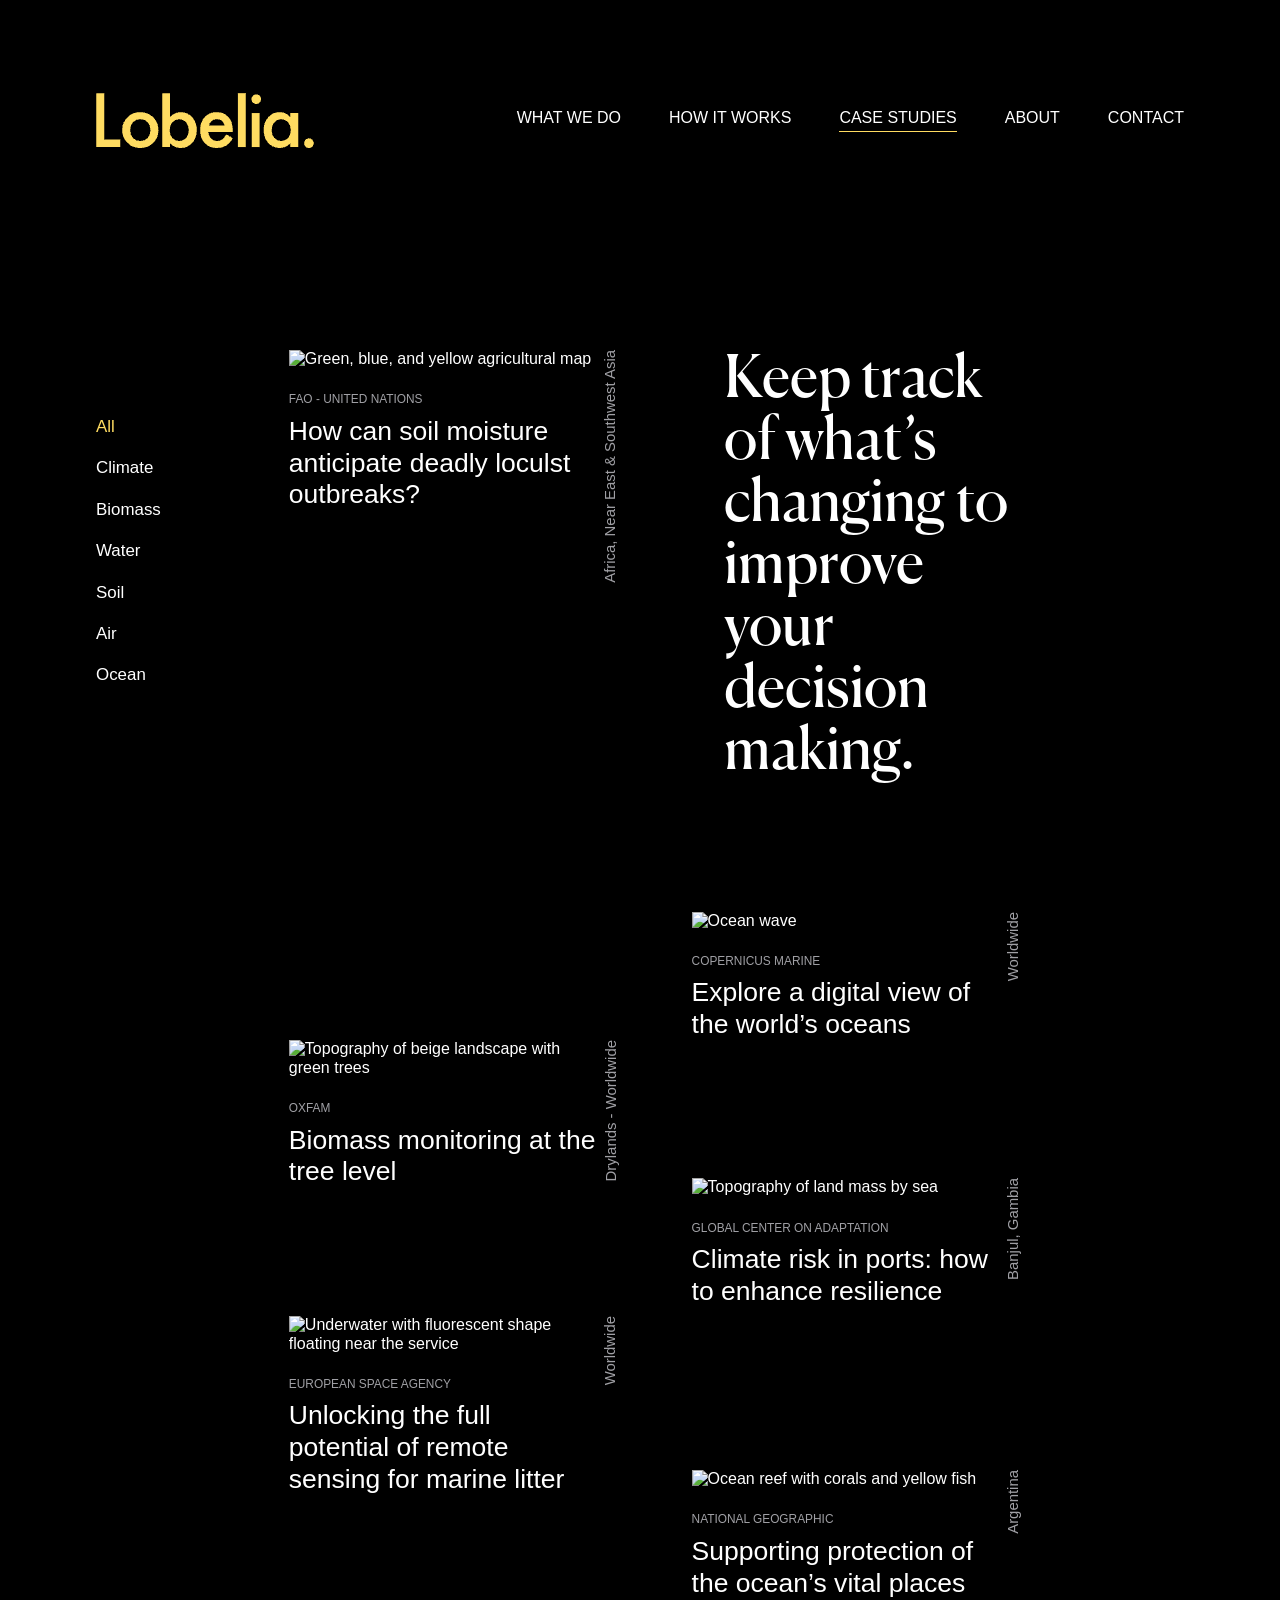
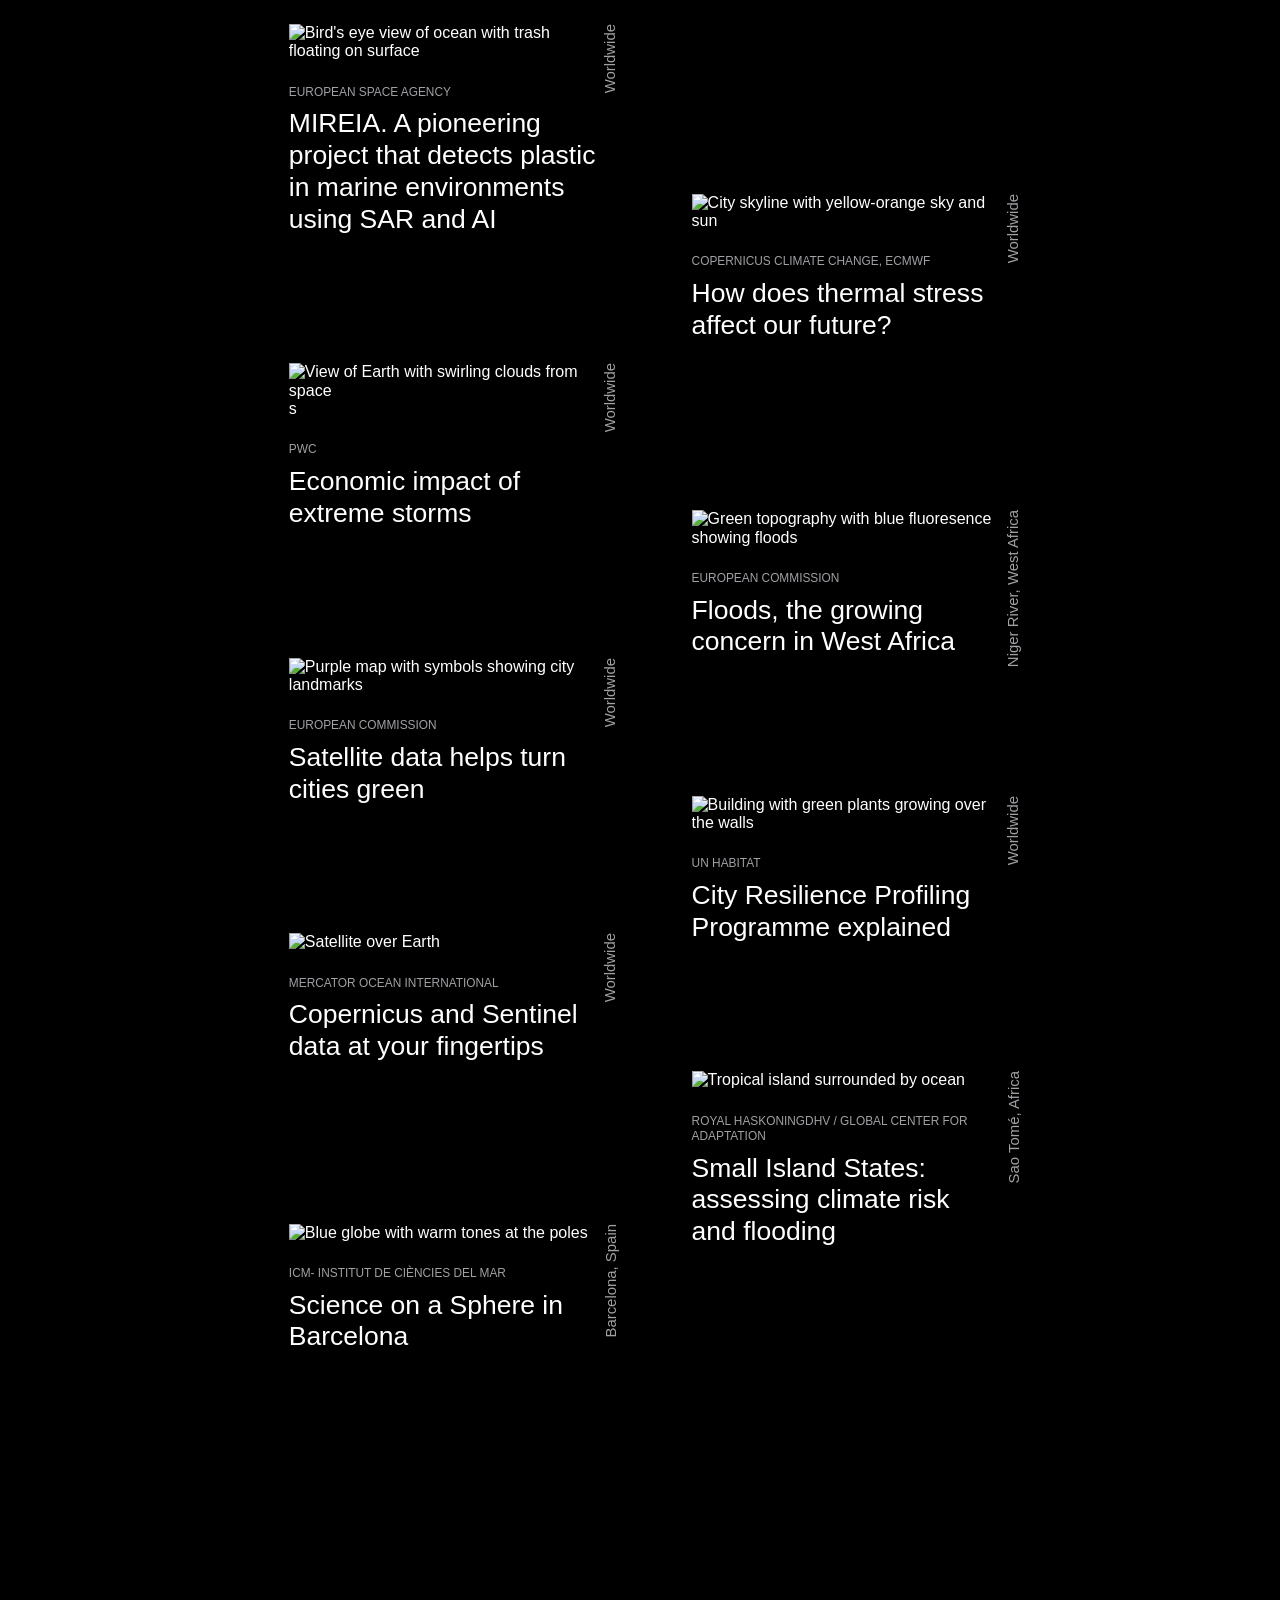
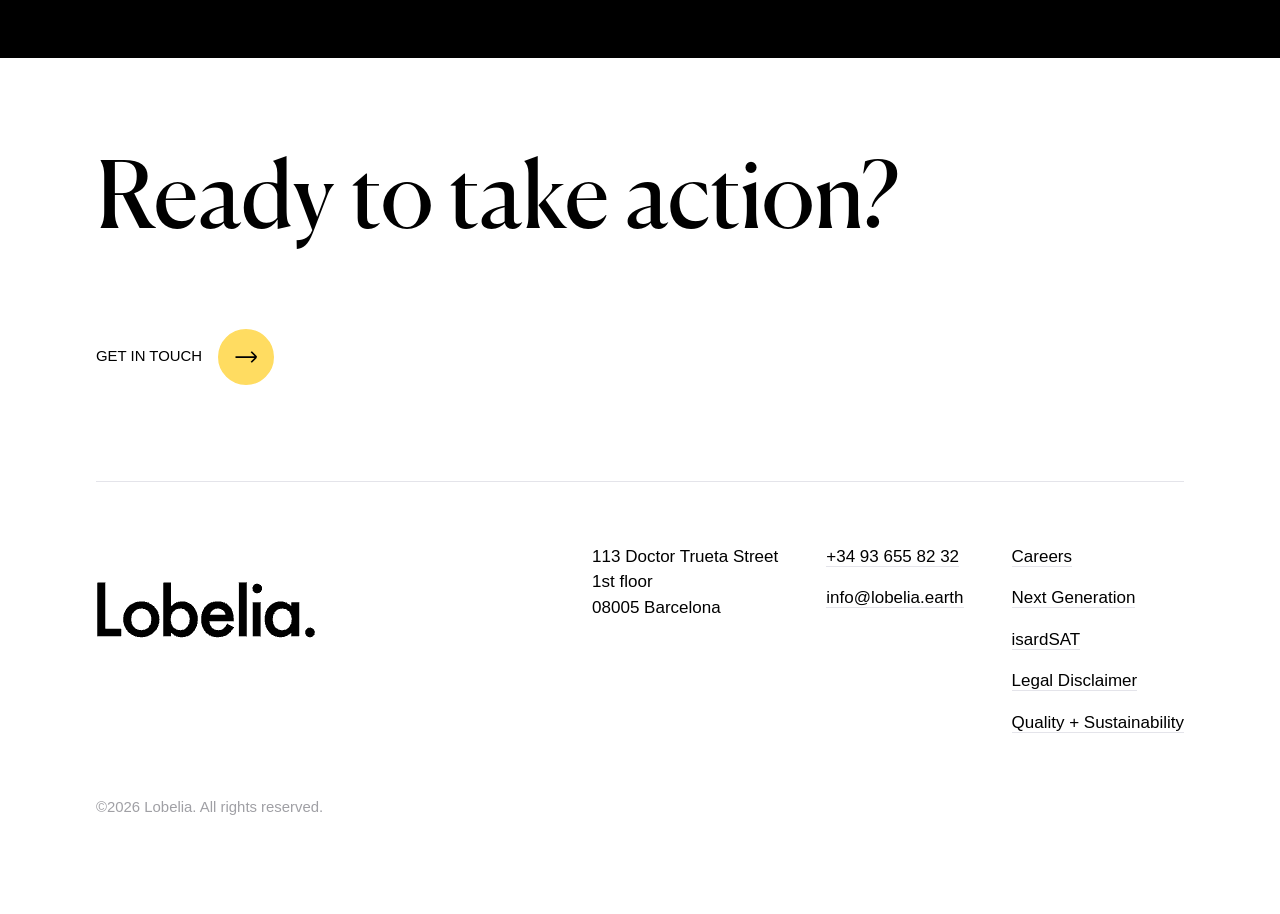
==== commit 5c1badb6: "media queries for responsive contact section and footer" ====
--- a/index.html
+++ b/index.html
@@ -75,7 +75,7 @@
 
                     <p class="case-card__client p--x-small p--uppercase">FAO - United Nations</p>
 
-                    <h3 class="case-card__topic p--large">How can soil moisture anticipate deadly loculst outbreaks?</h3>
+                    <h3 class="case-card__topic">How can soil moisture anticipate deadly loculst outbreaks?</h3>
 
                     <p class="case-card__location p--small p--vertical">Africa, Near East & Southwest Asia</p>
                 </article>
@@ -91,7 +91,7 @@
 
                     <p class="case-card__client p--x-small p--uppercase">Copernicus Marine</p>
 
-                    <h3 class="case-card__topic p--large">Explore a digital view of the world’s oceans</h3>
+                    <h3 class="case-card__topic">Explore a digital view of the world’s oceans</h3>
 
                     <p class="case-card__location p--small p--vertical">Worldwide</p>
                 </article>
@@ -107,7 +107,7 @@
 
                     <p class="case-card__client p--x-small p--uppercase">OXFAM</p>
 
-                    <h3 class="case-card__topic p--large">Biomass monitoring at the tree level</h3>
+                    <h3 class="case-card__topic">Biomass monitoring at the tree level</h3>
 
                     <p class="case-card__location p--small p--vertical">Drylands - Worldwide</p>
                 </article>
@@ -123,7 +123,7 @@
 
                     <p class="case-card__client p--x-small p--uppercase">Global Center on Adaptation</p>
 
-                    <h3 class="case-card__topic p--large">Climate risk in ports: how to enhance resilience</h3>
+                    <h3 class="case-card__topic">Climate risk in ports: how to enhance resilience</h3>
 
                     <p class="case-card__location p--small p--vertical">Banjul, Gambia</p>
                 </article>
@@ -139,7 +139,7 @@
 
                     <p class="case-card__client p--x-small p--uppercase">European Space Agency</p>
 
-                    <h3 class="case-card__topic p--large">Unlocking the full potential of remote sensing for marine litter</h3>
+                    <h3 class="case-card__topic">Unlocking the full potential of remote sensing for marine litter</h3>
 
                     <p class="case-card__location p--small p--vertical">Worldwide</p>
                 </article>
@@ -155,7 +155,7 @@
 
                     <p class="case-card__client p--x-small p--uppercase">National Geographic</p>
 
-                    <h3 class="case-card__topic p--large">Supporting protection of the ocean’s vital places</h3>
+                    <h3 class="case-card__topic">Supporting protection of the ocean’s vital places</h3>
 
                     <p class="case-card__location p--small p--vertical">Argentina</p>
                 </article>
@@ -171,7 +171,7 @@
 
                     <p class="case-card__client p--x-small p--uppercase">European Space Agency</p>
 
-                    <h3 class="case-card__topic p--large">MIREIA. A pioneering project that detects plastic in marine environments using SAR and AI</h3>
+                    <h3 class="case-card__topic">MIREIA. A pioneering project that detects plastic in marine environments using SAR and AI</h3>
 
                     <p class="case-card__location p--small p--vertical">Worldwide</p>
                 </article>
@@ -187,7 +187,7 @@
 
                     <p class="case-card__client p--x-small p--uppercase">Copernicus Climate Change, ECMWF</p>
 
-                    <h3 class="case-card__topic p--large">How does thermal stress affect our future?</h3>
+                    <h3 class="case-card__topic">How does thermal stress affect our future?</h3>
 
                     <p class="case-card__location p--small p--vertical">Worldwide</p>
                 </article>        
@@ -199,11 +199,11 @@
 
                             src="https://www.lobelia.earth/_vercel/image?url=/files/case-study-extreme-events-cover.jpg&w=1024&q=70"
                         >
-                    </div>
+                    </div>s
 
                     <p class="case-card__client p--x-small p--uppercase">PwC</p>
 
-                    <h3 class="case-card__topic p--large">Economic impact of extreme storms</h3>
+                    <h3 class="case-card__topic">Economic impact of extreme storms</h3>
 
                     <p class="case-card__location p--small p--vertical">Worldwide</p>
                 </article>
@@ -219,7 +219,7 @@
 
                     <p class="case-card__client p--x-small p--uppercase">European Commission</p>
 
-                    <h3 class="case-card__topic p--large">Floods, the growing concern in West Africa</h3>
+                    <h3 class="case-card__topic">Floods, the growing concern in West Africa</h3>
 
                     <p class="case-card__location p--small p--vertical">Niger River, West Africa</p>
                 </article>                          
@@ -235,7 +235,7 @@
 
                     <p class="case-card__client p--x-small p--uppercase">European Commission</p>
 
-                    <h3 class="case-card__topic p--large">Satellite data helps turn cities green</h3>
+                    <h3 class="case-card__topic">Satellite data helps turn cities green</h3>
 
                     <p class="case-card__location p--small p--vertical">Worldwide</p>
                 </article>
@@ -251,7 +251,7 @@
 
                     <p class="case-card__client p--x-small p--uppercase">UN Habitat</p>
 
-                    <h3 class="case-card__topic p--large">City Resilience Profiling Programme explained</h3>
+                    <h3 class="case-card__topic">City Resilience Profiling Programme explained</h3>
 
                     <p class="case-card__location p--small p--vertical">Worldwide</p>
                 </article>      
@@ -267,7 +267,7 @@
 
                     <p class="case-card__client p--x-small p--uppercase">Mercator Ocean International</p>
 
-                    <h3 class="case-card__topic p--large">Copernicus and Sentinel data at your fingertips</h3>
+                    <h3 class="case-card__topic">Copernicus and Sentinel data at your fingertips</h3>
 
                     <p class="case-card__location p--small p--vertical">Worldwide</p>
                 </article>     
@@ -283,7 +283,7 @@
 
                     <p class="case-card__client p--x-small p--uppercase">Royal HaskoningDHV / Global Center for Adaptation</p>
 
-                    <h3 class="case-card__topic p--large">Small Island States: assessing climate risk and flooding</h3>
+                    <h3 class="case-card__topic">Small Island States: assessing climate risk and flooding</h3>
 
                     <p class="case-card__location p--small p--vertical">Sao Tomé, Africa</p>
                 </article>   
@@ -299,7 +299,7 @@
 
                     <p class="case-card__client p--x-small p--uppercase">ICM- Institut de Ciències del Mar</p>
 
-                    <h3 class="case-card__topic p--large">Science on a Sphere in Barcelona</h3>
+                    <h3 class="case-card__topic">Science on a Sphere in Barcelona</h3>
 
                     <p class="case-card__location p--small p--vertical">Barcelona, Spain</p>
                 </article>   
--- a/css/main.css
+++ b/css/main.css
@@ -48,6 +48,7 @@
     margin: 0;
 }
 
+
 /* ==== TYPOGRAPHY ==== */
 
 /* body */
@@ -56,28 +57,20 @@
     font-family: var(--font-sans-serif);
     font-weight: 300;
     font-style: normal;
-}
-
-p {
-    font-size: 1.25rem;
+
+.p--x-small {
+    font-size: calc(11px + .07vw);
+    line-height: 1.3em;
+}
+
+.p--small {
+    font-size: calc(13px + .15vw);
     line-height: 1.4em;
 }
 
-.p--x-small {
-    font-size: 0.8rem;
-}
-
-.p--small {
-    font-size: 1rem;
-}
-
 .p--medium {
-    font-size: 1.2rem;
-}
-
-.p--large {
-   font-size: 2rem;
-   line-height: 1.2em;
+    font-size: calc(9.48235px + .58824vw);
+    line-height: 1.5em;
 }
 
 .p--uppercase {
@@ -96,20 +89,19 @@
 }
 
 h2 {
-    font-size: calc(26.8px + 2.5vw);
+    font-size: calc(27px + 2.5vw);
     line-height: 1.05em;
-    letter-spacing: -.01em;
     font-weight: 400;
 }
 
 .h2--large {
-    font-size: 7rem;
+    font-size: calc(35px + 4.5vw);
 }
 
 h3 {
-   font-size: 2rem;
-   line-height: 1.2em;
-   font-weight: 300;
+    font-size: calc(15px + .9vw);
+    line-height: 1.2em;
+    font-weight: 300;
 }
 
 /* links */
@@ -123,12 +115,13 @@
 
 .button {
     display: flex;
-    flex-wrap: wrap;
+    align-items: center;
     transition: transform 0.3s ease;
+
 }
 
 .button__text {
-    padding: 0 1rem;
+    padding-right: 1rem;
 }
 
 .button__icon {
@@ -139,6 +132,14 @@
     transition: background-image 0.3s ease;
 }
 
+/* small screen sizes */
+@media screen and (max-width: 1024px) {
+    .button__icon {
+        width: 2.5rem;
+        height: 2.5rem;
+    }
+}
+
 .button:hover {
     transform: translateY(-5px);
 }
@@ -146,6 +147,7 @@
 .button:hover .button__icon {
     background-image: url("../components/images/button--hover.svg");
 }
+
 
 /* ==== HEADER ==== */
 
@@ -250,6 +252,8 @@
     .sidebar__navbar-item a {
         color: var(--color-white);
         transition: color .2s ease-in-out;
+        font-size: calc(15px + 0.15vw);
+        line-height: 1.5em;
     }
 
     .sidebar__navbar-item--selected a {
@@ -271,7 +275,6 @@
     .sidebar {
         position: sticky;
         top: 0;
-
     }
 
     .sidebar__navbar-list {
@@ -343,7 +346,7 @@
     }
 }
 
-/* large screen sizes: vertical */
+/* small screen sizes: vertical */
 @media screen and (max-width: 1024px) {
     .case-studies {
         padding-right: 1rem;
@@ -361,9 +364,6 @@
         margin: 0;
     }
 }
-
-/* case card headline */
-
 
 /* case cards */
 
@@ -410,35 +410,29 @@
 
 /* ==== CONTACT SECTION ==== */
 
-.contact {
-    margin: 6rem;
+/* large screen sizes*/
+@media (min-width: 1024px) {
+    .contact {
+        margin: 6rem;
+    }
+}
+
+/* small screen sizes: vertical */
+@media screen and (max-width: 1024px) {
+    .contact {
+        margin: 2rem;
+    }
 }
 
 /* ==== FOOTER ==== */
 
 .footer {
-    margin: 0 6rem 6rem 6rem;
-    padding-top: 6rem;
     border-top: 1px solid var(--color-light-gray);
-}
-
-.footer__flex-container {
-    display: flex;
-    flex-wrap: wrap;
-    column-gap: 3rem;
-    justify-content: space-between;
-    align-items: flex-start;
+    padding-top: 5vh;
 }
 
 .footer__logo {
     object-fit: contain;
-}
-
-.footer__lists {
-    display: flex;
-    flex-wrap: wrap;
-    column-gap: 3rem;
-    justify-content: space-between;
 }
 
 .footer__list {
@@ -463,5 +457,55 @@
 
 .footer__copyright {
     color: var(--color-dark-gray);
-    margin-top: 8rem;
-}+    margin-top: 5vh;
+}
+
+/* large screen sizes*/
+@media (min-width: 1024px) {
+    .footer {
+        margin: 0 6rem 6rem 6rem;
+    }
+
+    .footer__flex-container {
+        display: flex;
+        flex-wrap: wrap;
+        column-gap: 3rem;
+        justify-content: space-between;
+        align-items: flex-start;
+    }
+
+    .footer__lists {
+        display: flex;
+        flex-wrap: wrap;
+        column-gap: 3rem;
+        justify-content: space-between;
+    }
+}
+
+/* small screen sizes */
+@media screen and (max-width: 1024px) {
+    .footer {
+        margin: 0 2rem 2rem 2rem;
+    }
+
+    .footer__lists {
+        display: grid;
+        grid-template-columns: 1fr 1fr;
+        column-gap: 3rem;
+        justify-content: space-between;
+    }
+
+    .footer__navbar {
+        grid-row: span 2;
+    }
+
+    .footer__address {
+        grid-row: 1;
+        grid-column: 2;
+    }
+
+    .footer__contact {
+        grid-row: 2;
+        grid-column: 2;
+    }
+}
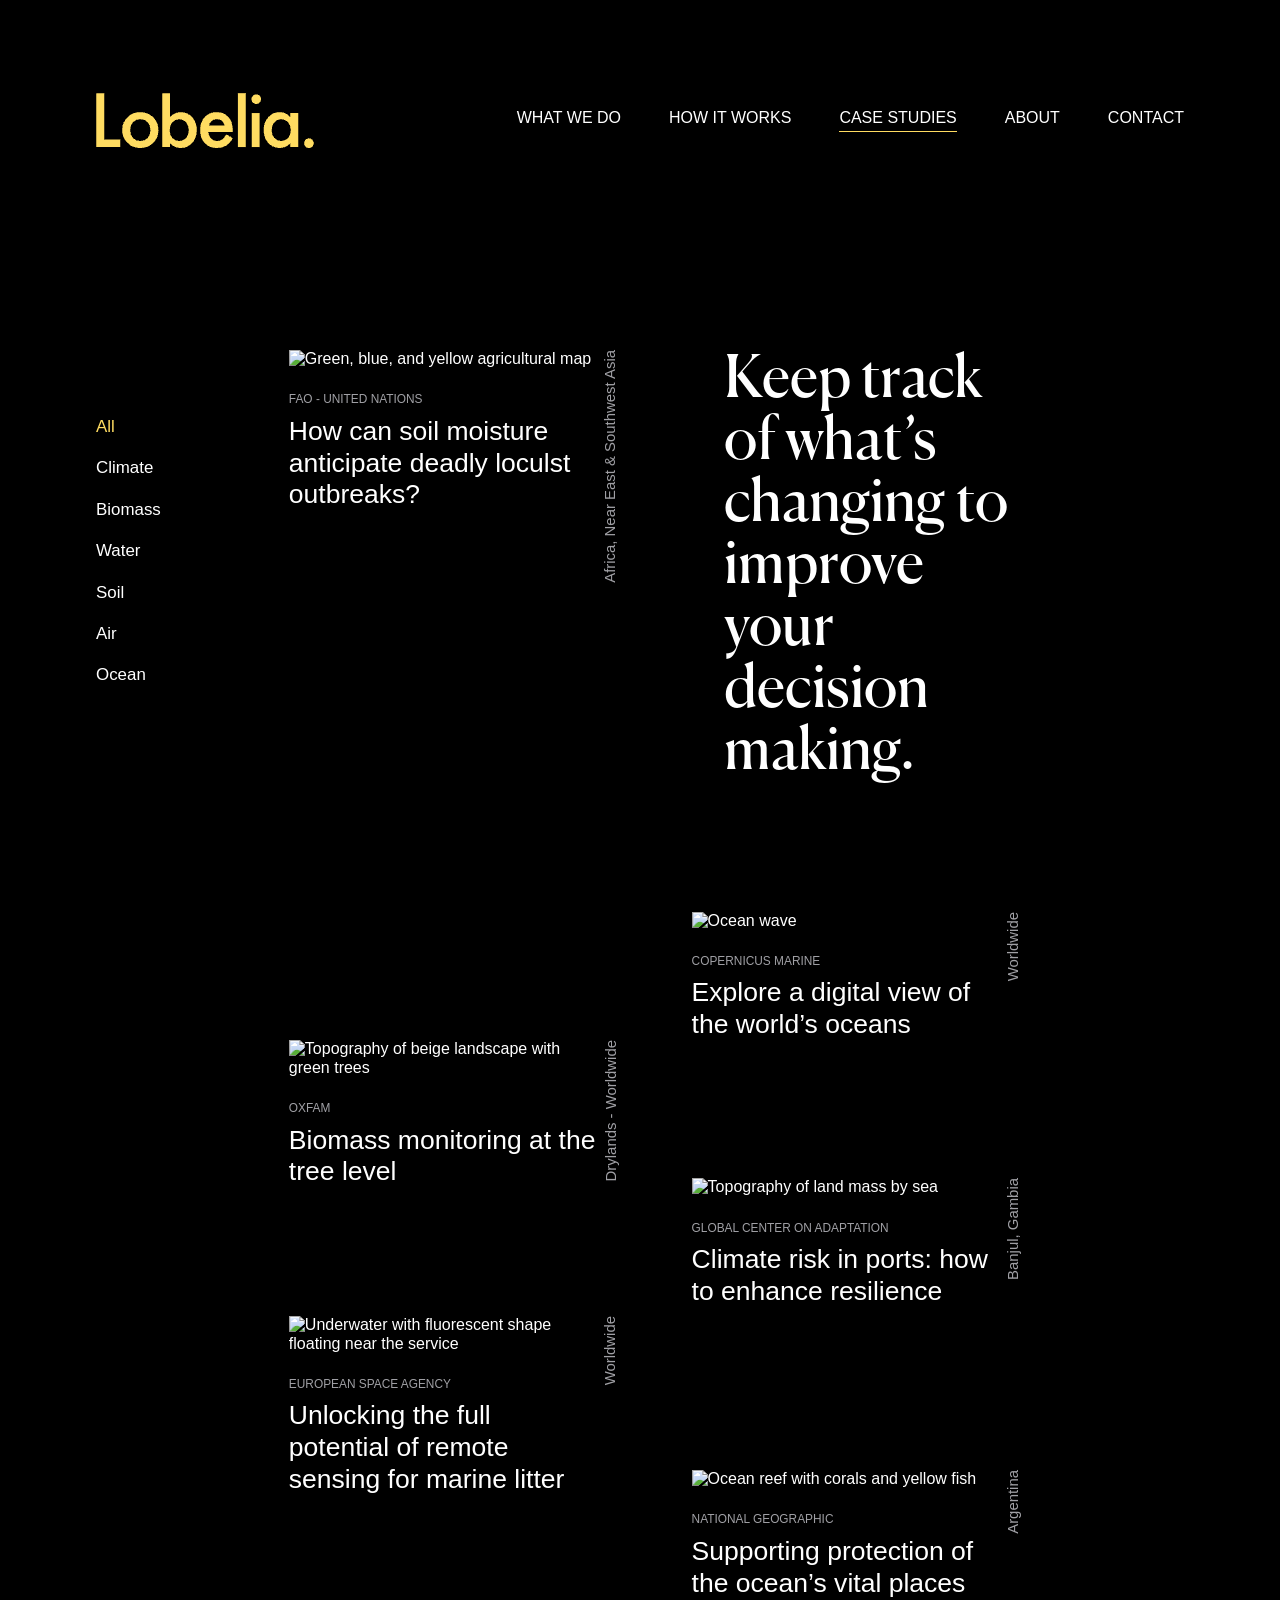
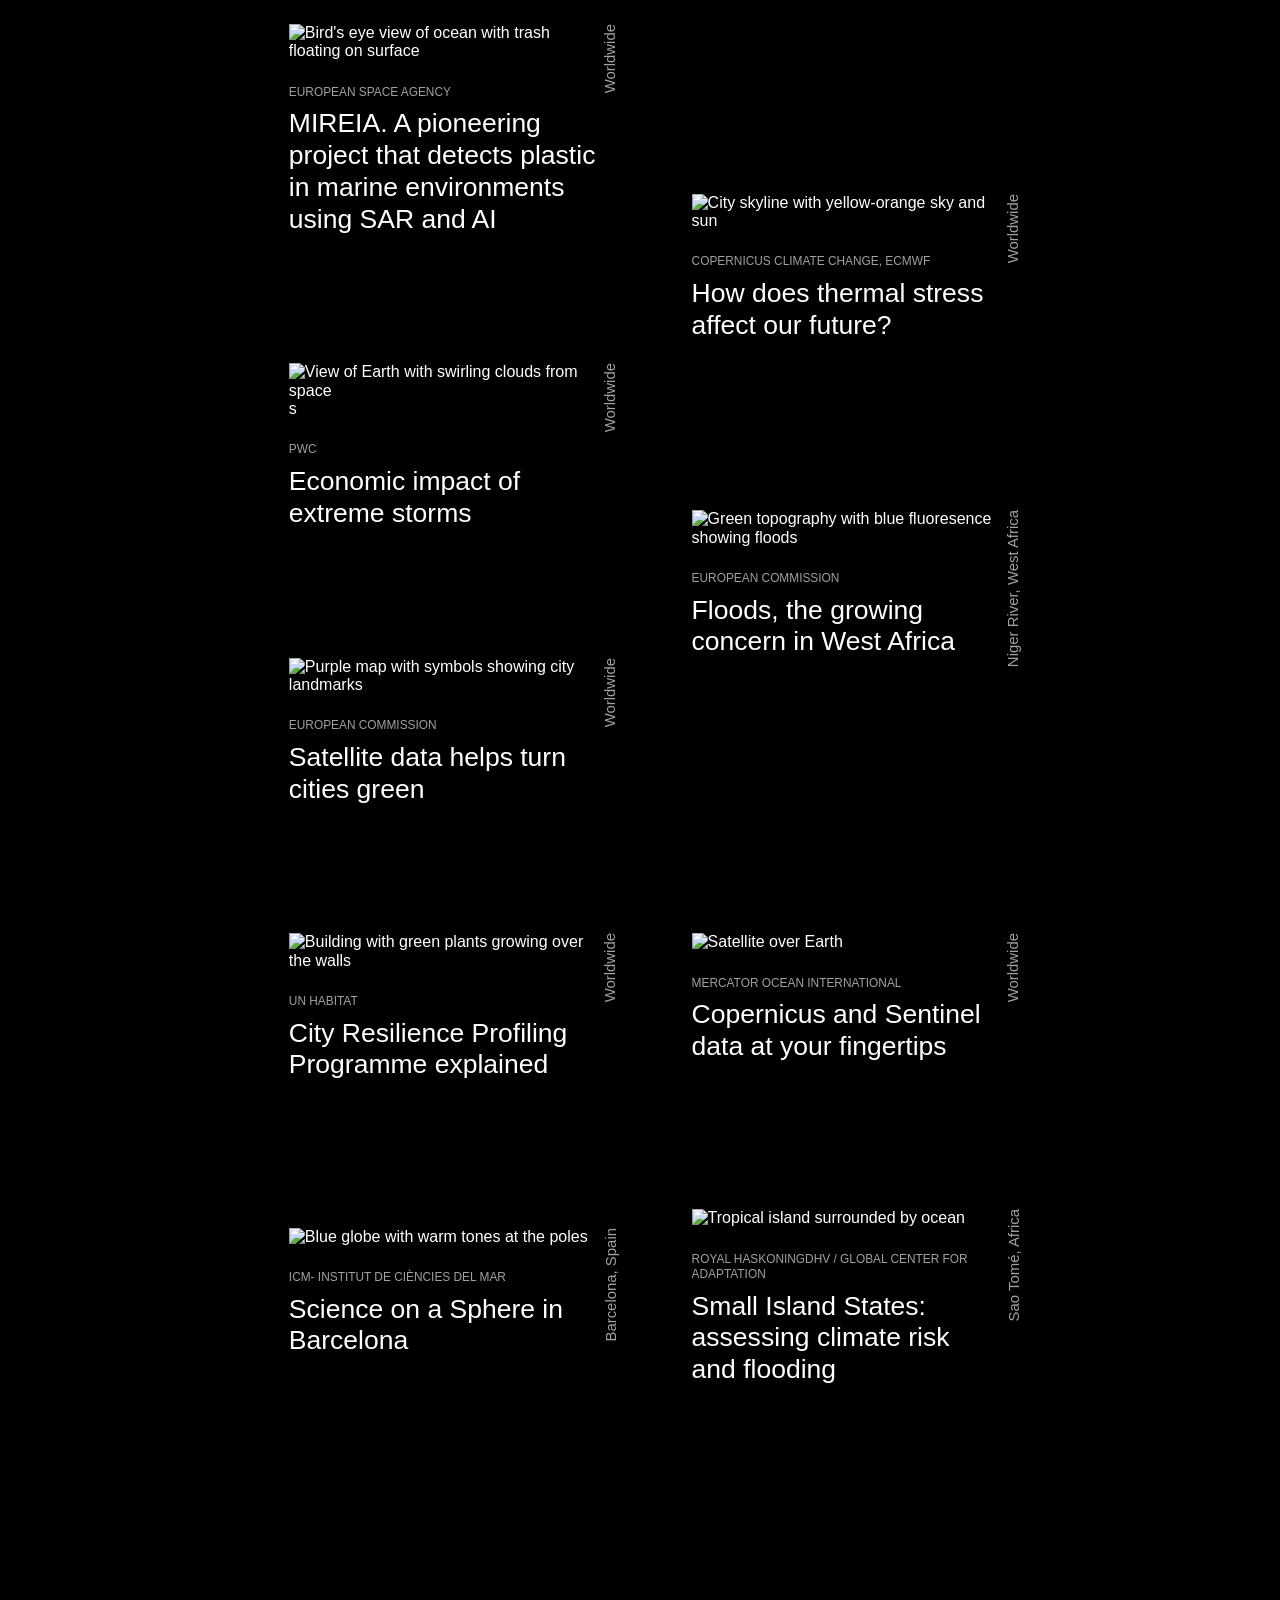
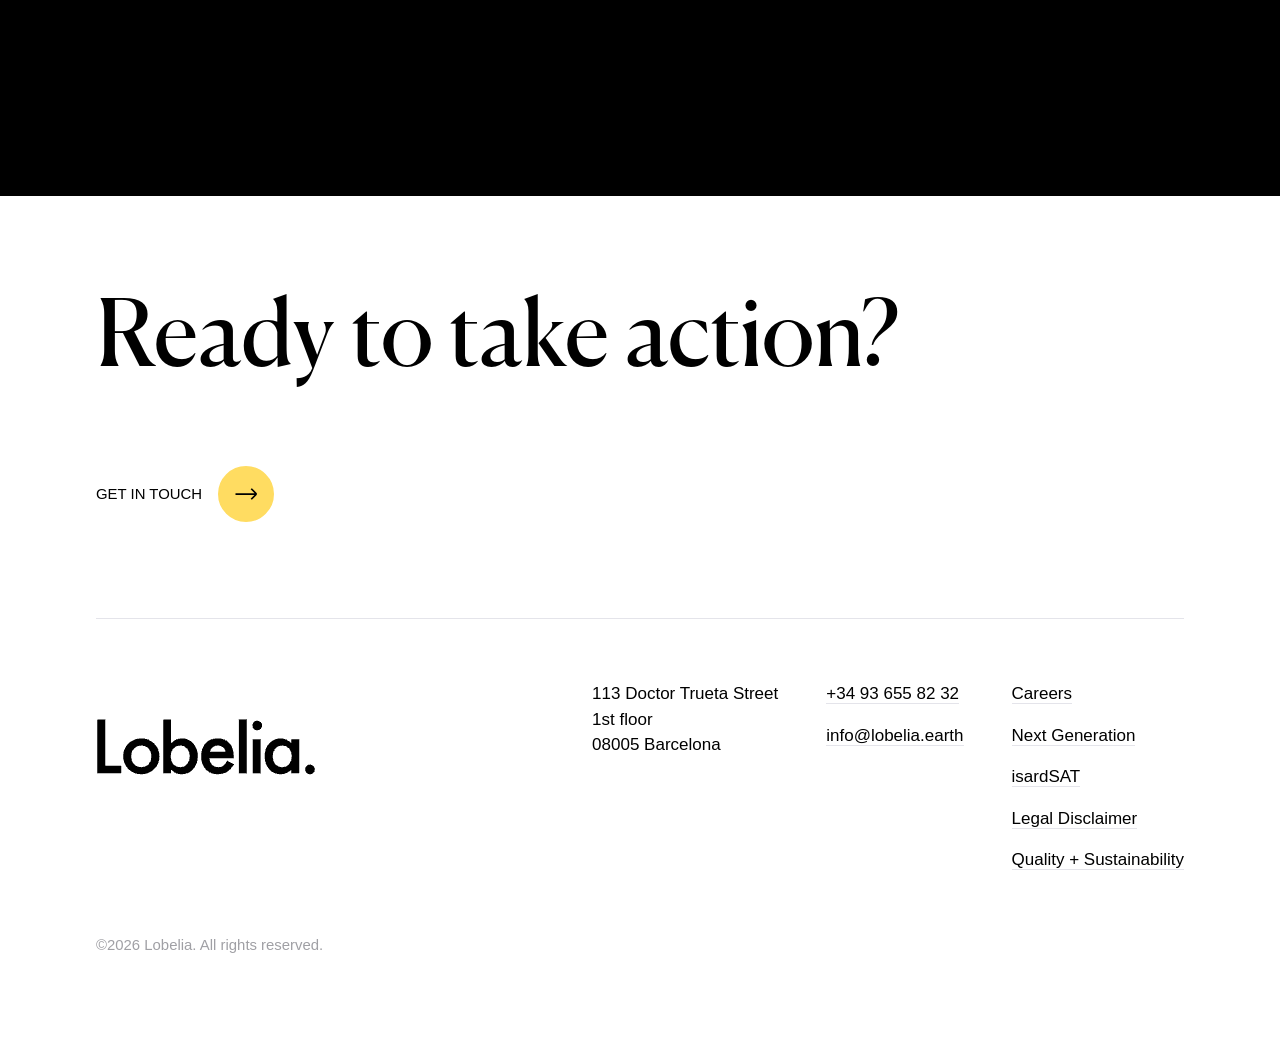
==== commit 8b3e6fa3: "added comments to organize HTML/CSS" ====
--- a/index.html
+++ b/index.html
@@ -11,7 +11,11 @@
 <body>
     <!-- HEADER -->
     <header class="header background--black">
+
+        <!-- large screen -->
         <div class="header--large-screen header-flex-container">
+
+            <!-- header logo -->
             <a href="#!">
                 <img 
                     class="header__logo" 
@@ -20,6 +24,7 @@
                     src="images/header__logo.png">
             </a>
             
+            <!-- header navbar -->
             <nav class="header__navbar">
                 <ul class="header__navbar-list">
                     <li class="header__navbar-item"><a href="#!">What We Do</a></li>
@@ -31,7 +36,9 @@
             </nav>
         </div>
 
+        <!-- smalll screen -->
         <div class="header--small-screen header-flex-container">
+            <!-- header logo -->
             <a href="#!">
                 <img 
                     class="header__logo" 
@@ -40,13 +47,16 @@
                     src="images/header__logo.png">
             </a>
             
+            <!-- header menu button -->
             <p class="p--uppercase p--small"><a class="menu-button" href="">Menu</a></p>
     </header>
 
     <main>
         <div class="sidebar-cases-container">
+
             <!-- LEFT: SIDEBAR -->
             <div class="sidebar background--black sticky">
+                <!-- sidebar navbar -->
                 <nav class="sidebar__navbar">
                     <ul class="sidebar__navbar-list">
                         <li class="sidebar__navbar-item sidebar__navbar-item--selected"><a href="#!">All</a></li>
@@ -62,8 +72,10 @@
 
             <!-- RIGHT: CASE STUDIES -->
             <section class="case-studies case-studies-grid background--black">
+                <!-- case studies headline -->
                 <h2 class="case-studies__title span--2">Keep track of what’s changing to improve your decision making.</h2>
 
+                <!-- case card -->
                 <article class="case-card case-card-container">
                     <div class="case-card__image-container">
                         <img class="case-card__image"
@@ -80,6 +92,7 @@
                     <p class="case-card__location p--small p--vertical">Africa, Near East & Southwest Asia</p>
                 </article>
 
+                <!-- case card -->
                 <article class="case-card case-card-container">
                     <div class="case-card__image-container">
                         <img class="case-card__image"
@@ -96,6 +109,7 @@
                     <p class="case-card__location p--small p--vertical">Worldwide</p>
                 </article>
 
+                <!-- case card -->
                 <article class="case-card case-card-container">
                     <div class="case-card__image-container">
                         <img class="case-card__image"
@@ -112,6 +126,7 @@
                     <p class="case-card__location p--small p--vertical">Drylands - Worldwide</p>
                 </article>
 
+                <!-- case card -->
                 <article class="case-card case-card-container">
                     <div class="case-card__image-container">
                         <img class="case-card__image"
@@ -128,6 +143,7 @@
                     <p class="case-card__location p--small p--vertical">Banjul, Gambia</p>
                 </article>
 
+                <!-- case card -->
                 <article class="case-card case-card-container">
                     <div class="case-card__image-container">
                         <img class="case-card__image"
@@ -144,6 +160,7 @@
                     <p class="case-card__location p--small p--vertical">Worldwide</p>
                 </article>
 
+                <!-- case card -->
                 <article class="case-card case-card-container">
                     <div class="case-card__image-container">
                         <img class="case-card__image"
@@ -159,7 +176,8 @@
 
                     <p class="case-card__location p--small p--vertical">Argentina</p>
                 </article>
-
+                
+                <!-- case card -->
                 <article class="case-card case-card-container">
                     <div class="case-card__image-container">
                         <img class="case-card__image"
@@ -176,6 +194,7 @@
                     <p class="case-card__location p--small p--vertical">Worldwide</p>
                 </article>
 
+                <!-- case card -->
                 <article class="case-card case-card-container">
                     <div class="case-card__image-container">
                         <img class="case-card__image"
@@ -192,6 +211,7 @@
                     <p class="case-card__location p--small p--vertical">Worldwide</p>
                 </article>        
                 
+                <!-- case card -->
                 <article class="case-card case-card-container">
                     <div class="case-card__image-container">
                         <img class="case-card__image"
@@ -208,6 +228,7 @@
                     <p class="case-card__location p--small p--vertical">Worldwide</p>
                 </article>
 
+                <!-- case card -->
                 <article class="case-card case-card-container">
                     <div class="case-card__image-container">
                         <img class="case-card__image"
@@ -224,6 +245,7 @@
                     <p class="case-card__location p--small p--vertical">Niger River, West Africa</p>
                 </article>                          
                 
+                <!-- case card -->
                 <article class="case-card case-card-container">
                     <div class="case-card__image-container">
                         <img class="case-card__image"
@@ -240,6 +262,7 @@
                     <p class="case-card__location p--small p--vertical">Worldwide</p>
                 </article>
                 
+                <!-- case card -->s
                 <article class="case-card case-card-container">
                     <div class="case-card__image-container">
                         <img class="case-card__image"
@@ -256,6 +279,7 @@
                     <p class="case-card__location p--small p--vertical">Worldwide</p>
                 </article>      
 
+                <!-- case card -->
                 <article class="case-card case-card-container">
                     <div class="case-card__image-container">
                         <img class="case-card__image"
@@ -272,6 +296,7 @@
                     <p class="case-card__location p--small p--vertical">Worldwide</p>
                 </article>     
 
+                <!-- case card -->s
                 <article class="case-card case-card-container">
                     <div class="case-card__image-container">
                         <img class="case-card__image"
@@ -288,6 +313,7 @@
                     <p class="case-card__location p--small p--vertical">Sao Tomé, Africa</p>
                 </article>   
 
+                <!-- case card -->
                 <article class="case-card case-card-container">
                     <div class="case-card__image-container">
                         <img class="case-card__image"
@@ -308,8 +334,10 @@
 
     <!-- CONTACT -->
         <section class="contact">
+            <!-- contact heading -->
             <h2 class="h2--large">Ready to take action?</h2>
 
+            <!-- contact button -->
             <a class="button" href="#!">
                 <p class="button__text p--small p--uppercase">Get in touch</p>
                 <div class="button__icon"></div>
@@ -320,6 +348,7 @@
     <!-- FOOTER -->
     <footer class="footer">
         <div class="footer__flex-container">
+            <!-- footer logo -->
             <img 
                 class="footer__logo" 
                 alt="Lobelia logo - white background black text" 
@@ -328,17 +357,20 @@
             >
 
             <div class="footer__lists p--medium">
+                <!-- footer address -->
                 <p class="footer__address">
                     113 Doctor Trueta Street<br>
                     1st floor<br>
                     08005 Barcelona<br>
                 </p>
 
+                <!-- footer contact info -->
                 <ul class="footer__list footer__contact">
                     <li class="footer__list-item"><a href="#!">+34 93 655 82 32</a></li>
                     <li class="footer__list-item"><a href="#!">info@lobelia.earth</a></li>
                 </ul>
 
+                <!-- footer navbar -->
                 <nav class="footer__navbar">
                     <ul class="footer__list footer__navbar">
                         <li class="footer__list-item"><a href="#!">Careers</a></li>
@@ -351,6 +383,7 @@
             </div>
         </div>
 
+        <!-- footer copyright -->
         <p class="footer__copyright p--small">&copy;2026 Lobelia. All rights reserved.</p>
     </footer>
 </body>
--- a/css/main.css
+++ b/css/main.css
@@ -1,18 +1,20 @@
+/* ==== BOX MODEL FIX ==== */
+html {
+box-sizing: border-box;
+}
+
+*, *: before, *:after {
+box-sizing: inherit;
+}
+
 /* ==== DEFAULT STYLING ==== */
 
+/* scroll behavior */
 html {
   scroll-behavior: smooth;
 }
 
-/* Box Model Fix */
-html {
-box-sizing: border-box;
-}
-
-*, *: before, *:after {
-box-sizing: inherit;
-}
-
+/* import fonts */
 @font-face {
     font-family: "Inter";
     src: url("https://fonts.googleapis.com/css2?family=Inter:opsz,wght@14..32,100..900&display=swap");
@@ -22,6 +24,8 @@
     font-family: "Canela";
     src: url("../fonts/canela/Canela-Regular-Trial.otf");
 }
+
+/* fonts, colors, layout */
 
 :root {
     --font-sans-serif: "Inter", sans-serif;
@@ -48,15 +52,15 @@
     margin: 0;
 }
 
-
 /* ==== TYPOGRAPHY ==== */
 
-/* body */
+/* body text */
 
 body {
     font-family: var(--font-sans-serif);
     font-weight: 300;
     font-style: normal;
+}
 
 .p--x-small {
     font-size: calc(11px + .07vw);
@@ -113,11 +117,11 @@
 
 /* ==== BUTTON ==== */
 
+/* button default */
 .button {
     display: flex;
     align-items: center;
     transition: transform 0.3s ease;
-
 }
 
 .button__text {
@@ -140,6 +144,7 @@
     }
 }
 
+/* button hover */
 .button:hover {
     transform: translateY(-5px);
 }
@@ -158,7 +163,7 @@
     align-items: center;
 }
 
-/* large screen sizes: full header navbar */
+/* large screen sizes: header with full navbar */
 @media screen and (min-width: 1024px) {
     .header--small-screen {
         display: none;
@@ -188,6 +193,7 @@
         transition: transform .2s ease-in-out;
     }
 
+    /* header navbar hover/selected */
     .header__navbar-item:hover {
         transform: translateY(-5px);
     }
@@ -201,7 +207,7 @@
     }
 }
 
-/* small screen sizes: replace navbar with menu button */
+/* small screen sizes: replace header navbar with menu button */
 @media screen and (max-width: 1024px) {
     .header--large-screen {
         display: none;
@@ -218,7 +224,23 @@
 
 /* ==== SIDEBAR ==== */
 
-/* large screen sizes: navbar on left */
+/* sidebar links */
+.sidebar__navbar-item a {
+        font-size: calc(15px + 0.15vw);
+        line-height: 1.5em;
+        color: var(--color-white);
+        transition: color .2s ease-in-out;
+    }
+
+.sidebar__navbar-item--selected a {
+    color: var(--color-yellow);
+}
+
+.sidebar__navbar-item a:hover {
+    color: var(--color-yellow);
+}
+
+/* large screen sizes: fixed navbar on left */
 @media screen and (min-width: 1024px) {
     .sidebar-cases-container {
         display: grid;
@@ -248,21 +270,6 @@
     .sidebar__navbar-item:last-child {
         padding-bottom: 0;
     }
-
-    .sidebar__navbar-item a {
-        color: var(--color-white);
-        transition: color .2s ease-in-out;
-        font-size: calc(15px + 0.15vw);
-        line-height: 1.5em;
-    }
-
-    .sidebar__navbar-item--selected a {
-        color: var(--color-yellow);
-    }
-
-    .sidebar__navbar-item a:hover {
-        color: var(--color-yellow);
-    }
 }
 
 /* small screen sizes: navbar on top */
@@ -295,26 +302,13 @@
     }
 }
 
-/* navbar links */
-.sidebar__navbar-item a {
-        color: var(--color-white);
-        transition: color .2s ease-in-out;
-    }
-
-.sidebar__navbar-item--selected a {
-    color: var(--color-yellow);
-}
-
-.sidebar__navbar-item a:hover {
-    color: var(--color-yellow);
-}
-
 
 /* ==== CASE STUDIES ==== */
 
 .case-studies {
     padding-bottom: 12vw;
 } 
+
 /* large screen sizes: 2 column grid */
 @media (min-width: 1024px) {
     .case-studies {
@@ -366,7 +360,6 @@
 }
 
 /* case cards */
-
 .case-card {
     position: relative;
     color: white;
@@ -431,10 +424,12 @@
     padding-top: 5vh;
 }
 
+/* footer logo */
 .footer__logo {
     object-fit: contain;
 }
 
+/* footer lists */
 .footer__list {
     list-style: none;
     padding: 0;
@@ -455,6 +450,7 @@
     transition: transform 0.2s ease-in-out;
 }
 
+/* footer copyright */
 .footer__copyright {
     color: var(--color-dark-gray);
     margin-top: 5vh;
@@ -508,4 +504,4 @@
         grid-row: 2;
         grid-column: 2;
     }
-}
+}
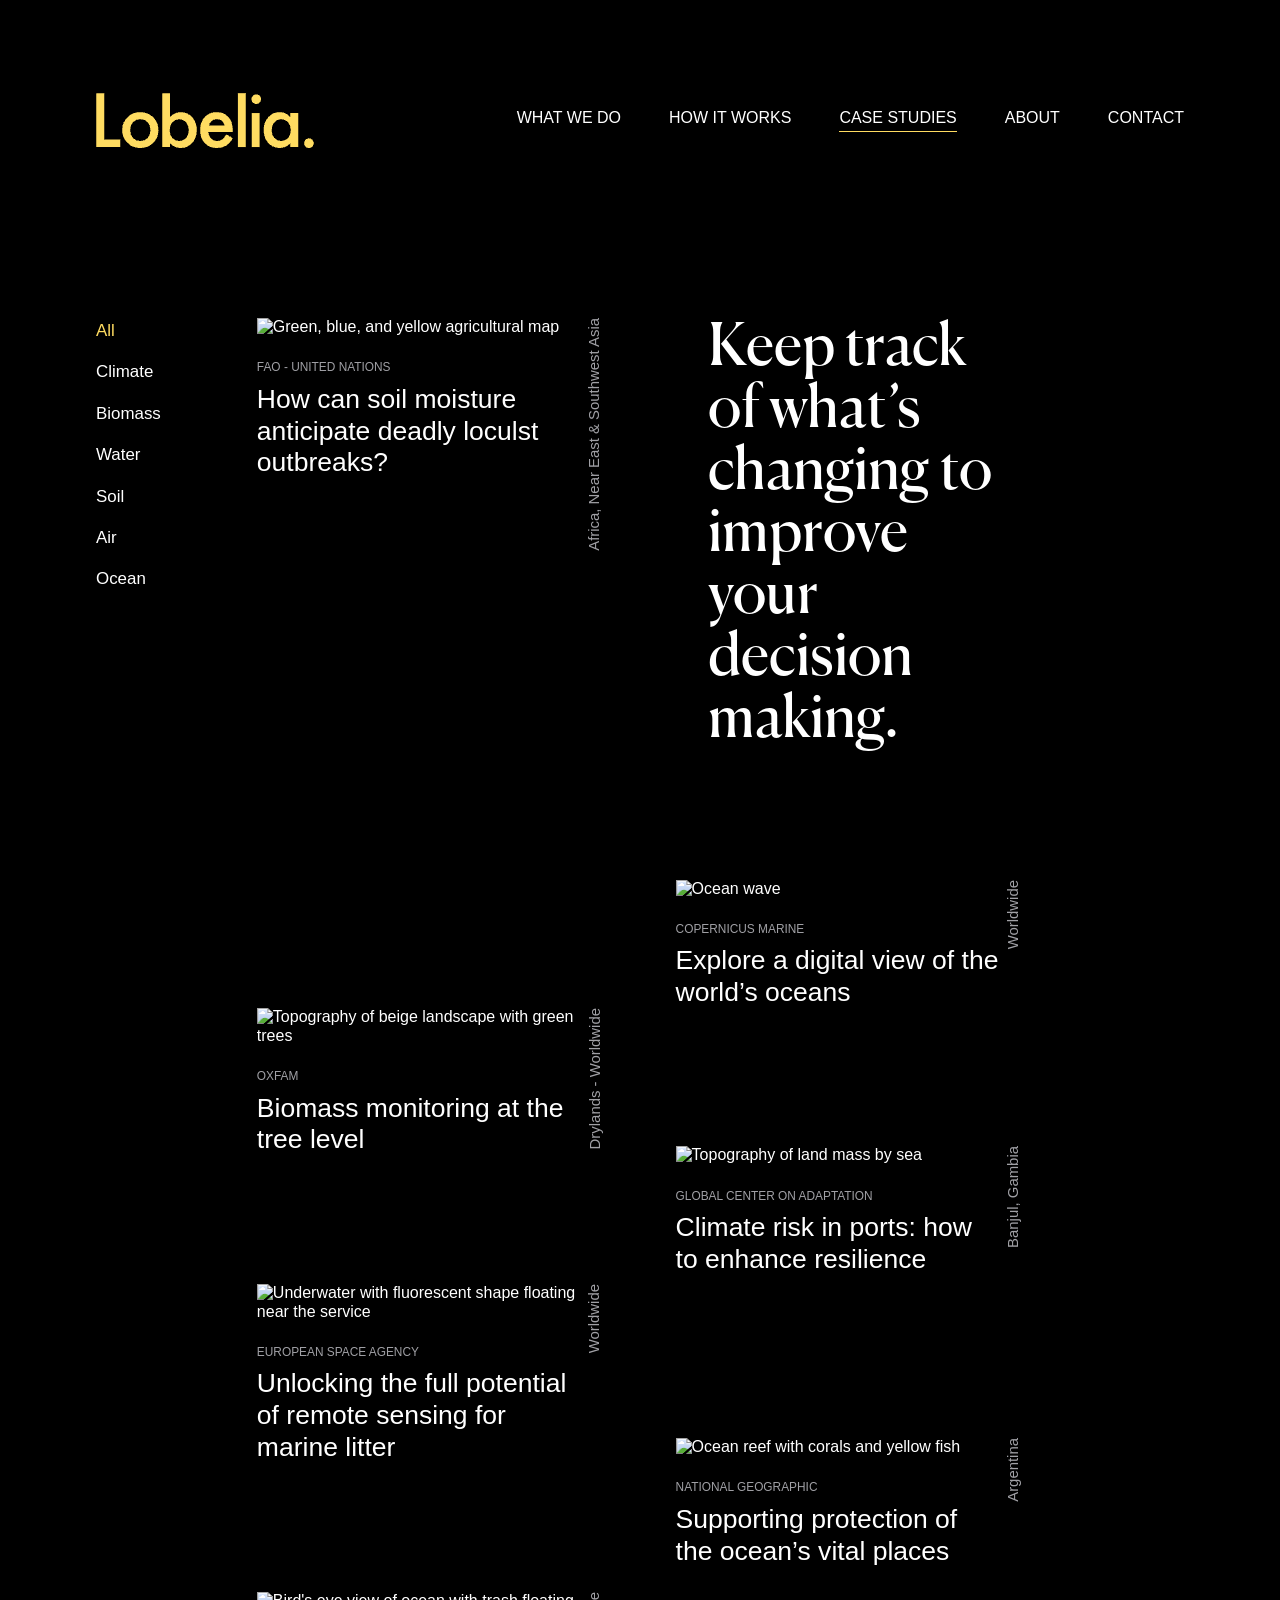
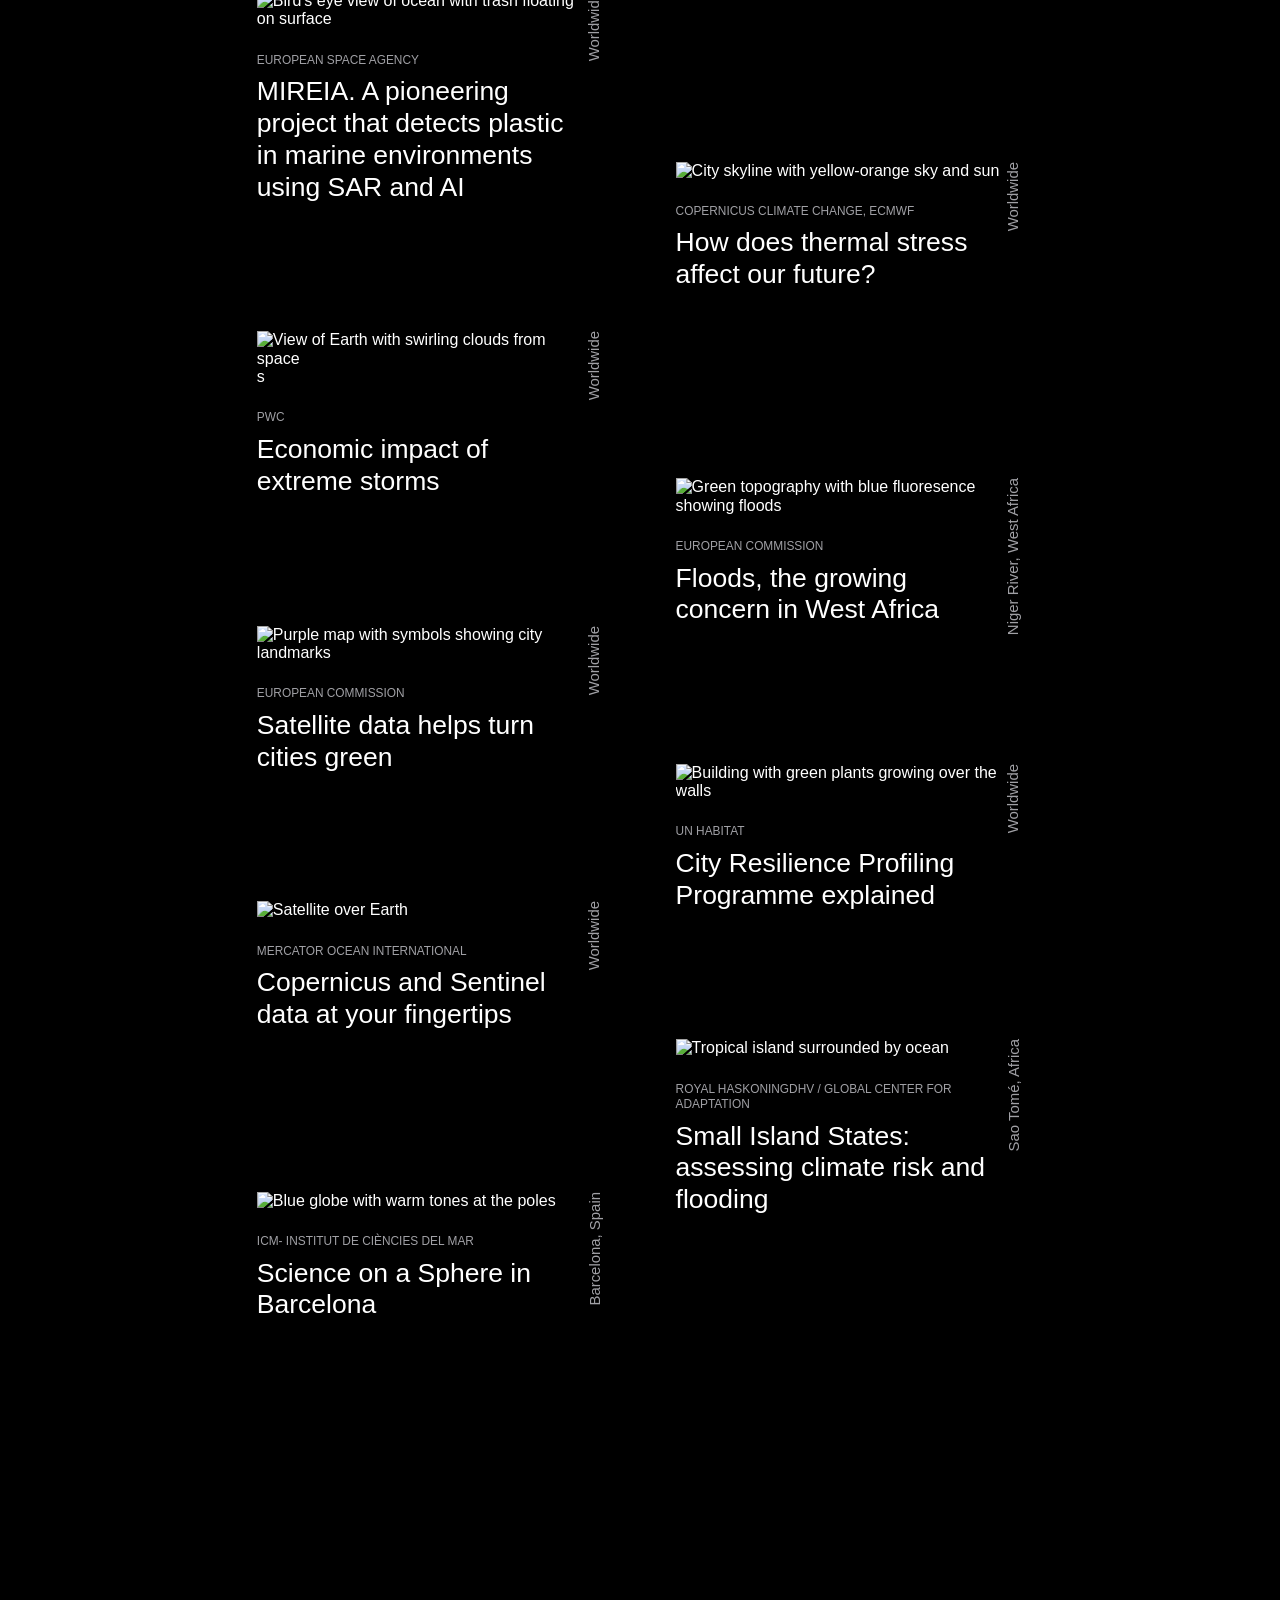
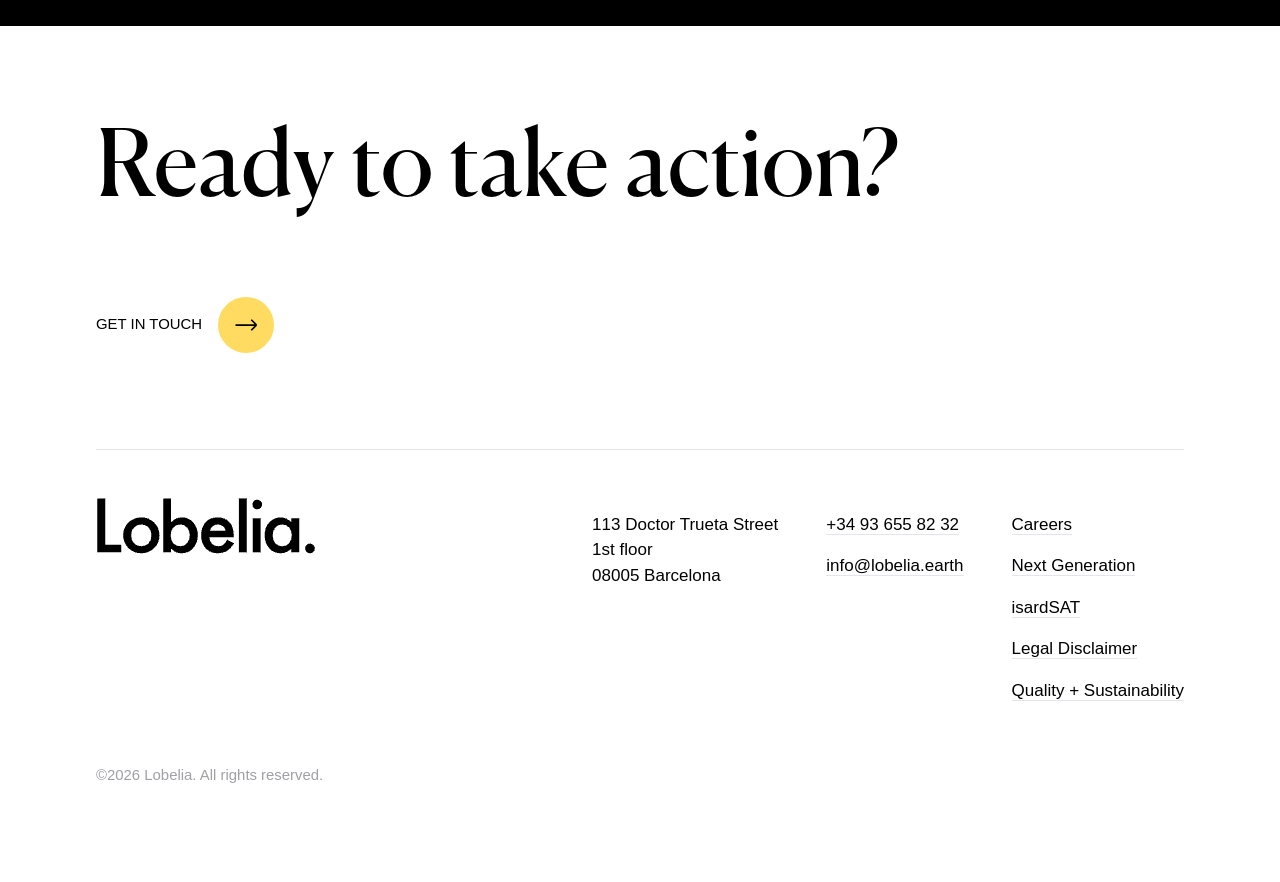
==== commit 76bda683: "simplified/removed extraneous HTML and CSS" ====
--- a/index.html
+++ b/index.html
@@ -4,24 +4,23 @@
     <meta charset="UTF-8">
     <meta name="viewport" content="width=device-width, initial-scale=1.0">
     <title>Lobelia | Case Studies</title>
-    <link rel="stylesheet" href="../css/normalize.css">
+    <link rel="stylesheet" href="css/normalize.css">
     <link rel="stylesheet" href="css/main.css">
 </head>
 
 <body>
     <!-- HEADER -->
     <header class="header background--black">
-
         <!-- large screen -->
         <div class="header--large-screen header-flex-container">
-
             <!-- header logo -->
             <a href="#!">
                 <img 
                     class="header__logo" 
                     alt="Lobelia logo - black background yellow text"
                     srcset="images/header__logo.png 2x" 
-                    src="images/header__logo.png">
+                    src="images/header__logo.png"
+                >
             </a>
             
             <!-- header navbar -->
@@ -36,7 +35,7 @@
             </nav>
         </div>
 
-        <!-- smalll screen -->
+        <!-- small screen -->
         <div class="header--small-screen header-flex-container">
             <!-- header logo -->
             <a href="#!">
@@ -49,13 +48,14 @@
             
             <!-- header menu button -->
             <p class="p--uppercase p--small"><a class="menu-button" href="">Menu</a></p>
+        </div>
     </header>
 
     <main>
-        <div class="sidebar-cases-container">
-
+        <!-- 2-column grid for sidebar & cases-->
+        <div class="sidebar-cases-container background--black">
             <!-- LEFT: SIDEBAR -->
-            <div class="sidebar background--black sticky">
+            <div class="sidebar">
                 <!-- sidebar navbar -->
                 <nav class="sidebar__navbar">
                     <ul class="sidebar__navbar-list">
@@ -71,9 +71,9 @@
             </div>
 
             <!-- RIGHT: CASE STUDIES -->
-            <section class="case-studies case-studies-grid background--black">
+            <section class="case-studies case-studies-grid">
                 <!-- case studies headline -->
-                <h2 class="case-studies__title span--2">Keep track of what’s changing to improve your decision making.</h2>
+                <h2 class="case-studies__title">Keep track of what’s changing to improve your decision making.</h2>
 
                 <!-- case card -->
                 <article class="case-card case-card-container">
@@ -262,7 +262,7 @@
                     <p class="case-card__location p--small p--vertical">Worldwide</p>
                 </article>
                 
-                <!-- case card -->s
+                <!-- case card -->
                 <article class="case-card case-card-container">
                     <div class="case-card__image-container">
                         <img class="case-card__image"
@@ -296,7 +296,7 @@
                     <p class="case-card__location p--small p--vertical">Worldwide</p>
                 </article>     
 
-                <!-- case card -->s
+                <!-- case card -->
                 <article class="case-card case-card-container">
                     <div class="case-card__image-container">
                         <img class="case-card__image"
@@ -335,10 +335,10 @@
     <!-- CONTACT -->
         <section class="contact">
             <!-- contact heading -->
-            <h2 class="h2--large">Ready to take action?</h2>
+            <h2 class="contact__heading h2--large">Ready to take action?</h2>
 
             <!-- contact button -->
-            <a class="button" href="#!">
+            <a class="contact__button button" href="#!">
                 <p class="button__text p--small p--uppercase">Get in touch</p>
                 <div class="button__icon"></div>
             </a>
--- a/css/main.css
+++ b/css/main.css
@@ -48,8 +48,6 @@
 
 .background--black {
     background: var(--color-black);
-    padding: 2rem;
-    margin: 0;
 }
 
 /* ==== TYPOGRAPHY ==== */
@@ -112,7 +110,7 @@
 
 a {
     text-decoration: none;
-    color: black;
+    color: var(--color-black);
 }
 
 /* ==== BUTTON ==== */
@@ -153,7 +151,6 @@
     background-image: url("../components/images/button--hover.svg");
 }
 
-
 /* ==== HEADER ==== */
 
 .header-flex-container {
@@ -193,13 +190,13 @@
         transition: transform .2s ease-in-out;
     }
 
+    .header__navbar-item a {
+        color: var(--color-white);
+    }
+
     /* header navbar hover/selected */
     .header__navbar-item:hover {
         transform: translateY(-5px);
-    }
-
-    .header__navbar-item a {
-        color: var(--color-white);
     }
 
     .header__navbar-item--selected {
@@ -224,14 +221,29 @@
 
 /* ==== SIDEBAR ==== */
 
-/* sidebar links */
+/* sidebar styling */
+.sidebar-cases-container {
+    position: relative;
+}
+
+.sidebar__navbar-list {
+    padding: 0;
+    margin: 0;
+}
+
+.sidebar__navbar-item {
+    color: var(--color-white);
+    list-style: none;
+}
+
 .sidebar__navbar-item a {
-        font-size: calc(15px + 0.15vw);
-        line-height: 1.5em;
-        color: var(--color-white);
-        transition: color .2s ease-in-out;
-    }
-
+    font-size: calc(15px + 0.15vw);
+    line-height: 1.5em;
+    color: var(--color-white);
+    transition: color .2s ease-in-out;
+}
+
+/* sidebar hover/selected */
 .sidebar__navbar-item--selected a {
     color: var(--color-yellow);
 }
@@ -240,30 +252,21 @@
     color: var(--color-yellow);
 }
 
-/* large screen sizes: fixed navbar on left */
+/* large screen sizes: fixed sidebar on left */
 @media screen and (min-width: 1024px) {
     .sidebar-cases-container {
         display: grid;
         grid-template-columns: 1fr 4fr;
         grid-gap: 0;
-        position: relative;
-        background: var(--color-black);
     }
 
     .sidebar {
-        padding: 6rem;
+        padding: 0 6rem 6rem 6rem;
         position: sticky;
         left: 0;
     }
 
-    .sidebar__navbar-list {
-        padding: 0;
-        margin: 0;
-    }
-
     .sidebar__navbar-item {
-        color: var(--color-white);
-        list-style: none;
         padding-bottom: 1rem;
     }
 
@@ -275,25 +278,19 @@
 /* small screen sizes: navbar on top */
 @media screen and (max-width: 1024px) {
     .sidebar-cases-container {
-        position: relative;
-        background: var(--color-black);
+        padding: 0 2rem;
     }
 
     .sidebar {
-        position: sticky;
-        top: 0;
+        margin-bottom: 2rem; 
     }
 
     .sidebar__navbar-list {
         display: flex;
         justify-content: space-between;
-        padding: 0;
-        margin: 0;
     }
 
     .sidebar__navbar-item {
-        color: var(--color-white);
-        list-style: none;
         padding-right: 1rem;
     }
 
@@ -308,6 +305,10 @@
 .case-studies {
     padding-bottom: 12vw;
 } 
+
+.case-studies__title {
+        color: var(--color-white);
+}
 
 /* large screen sizes: 2 column grid */
 @media (min-width: 1024px) {
@@ -334,16 +335,14 @@
     }
 
     .case-studies__title {
-        color: var(--color-white);
         margin: 0 0 8rem 2rem;
         padding-top: 0;
     }
 }
 
-/* small screen sizes: vertical */
+/* small screen sizes: vertical layout */
 @media screen and (max-width: 1024px) {
     .case-studies {
-        padding-right: 1rem;
         display: flex;
         flex-direction: column;
         row-gap: 5rem;
@@ -354,7 +353,6 @@
     }
 
     .case-studies__title {
-        color: var(--color-white);
         margin: 0;
     }
 }
@@ -419,17 +417,16 @@
 
 /* ==== FOOTER ==== */
 
+/* footer styling */
 .footer {
     border-top: 1px solid var(--color-light-gray);
     padding-top: 5vh;
 }
 
-/* footer logo */
 .footer__logo {
     object-fit: contain;
 }
 
-/* footer lists */
 .footer__list {
     list-style: none;
     padding: 0;
@@ -438,10 +435,6 @@
 .footer__list-item {
     margin-bottom: 1rem;
     transition: transform 0.2s ease-in-out;
-}
-
-.footer__list-item:hover {
-    transform: translateY(-5px);
 }
 
 .footer__list-item a {
@@ -450,13 +443,18 @@
     transition: transform 0.2s ease-in-out;
 }
 
+/* footer hover */
+.footer__list-item:hover {
+    transform: translateY(-5px);
+}
+
 /* footer copyright */
 .footer__copyright {
     color: var(--color-dark-gray);
     margin-top: 5vh;
 }
 
-/* large screen sizes*/
+/* large screen sizes: footer logo and lists in flex container */
 @media (min-width: 1024px) {
     .footer {
         margin: 0 6rem 6rem 6rem;
@@ -478,7 +476,7 @@
     }
 }
 
-/* small screen sizes */
+/* small screen sizes: footer lists below logo in grid layout */
 @media screen and (max-width: 1024px) {
     .footer {
         margin: 0 2rem 2rem 2rem;
